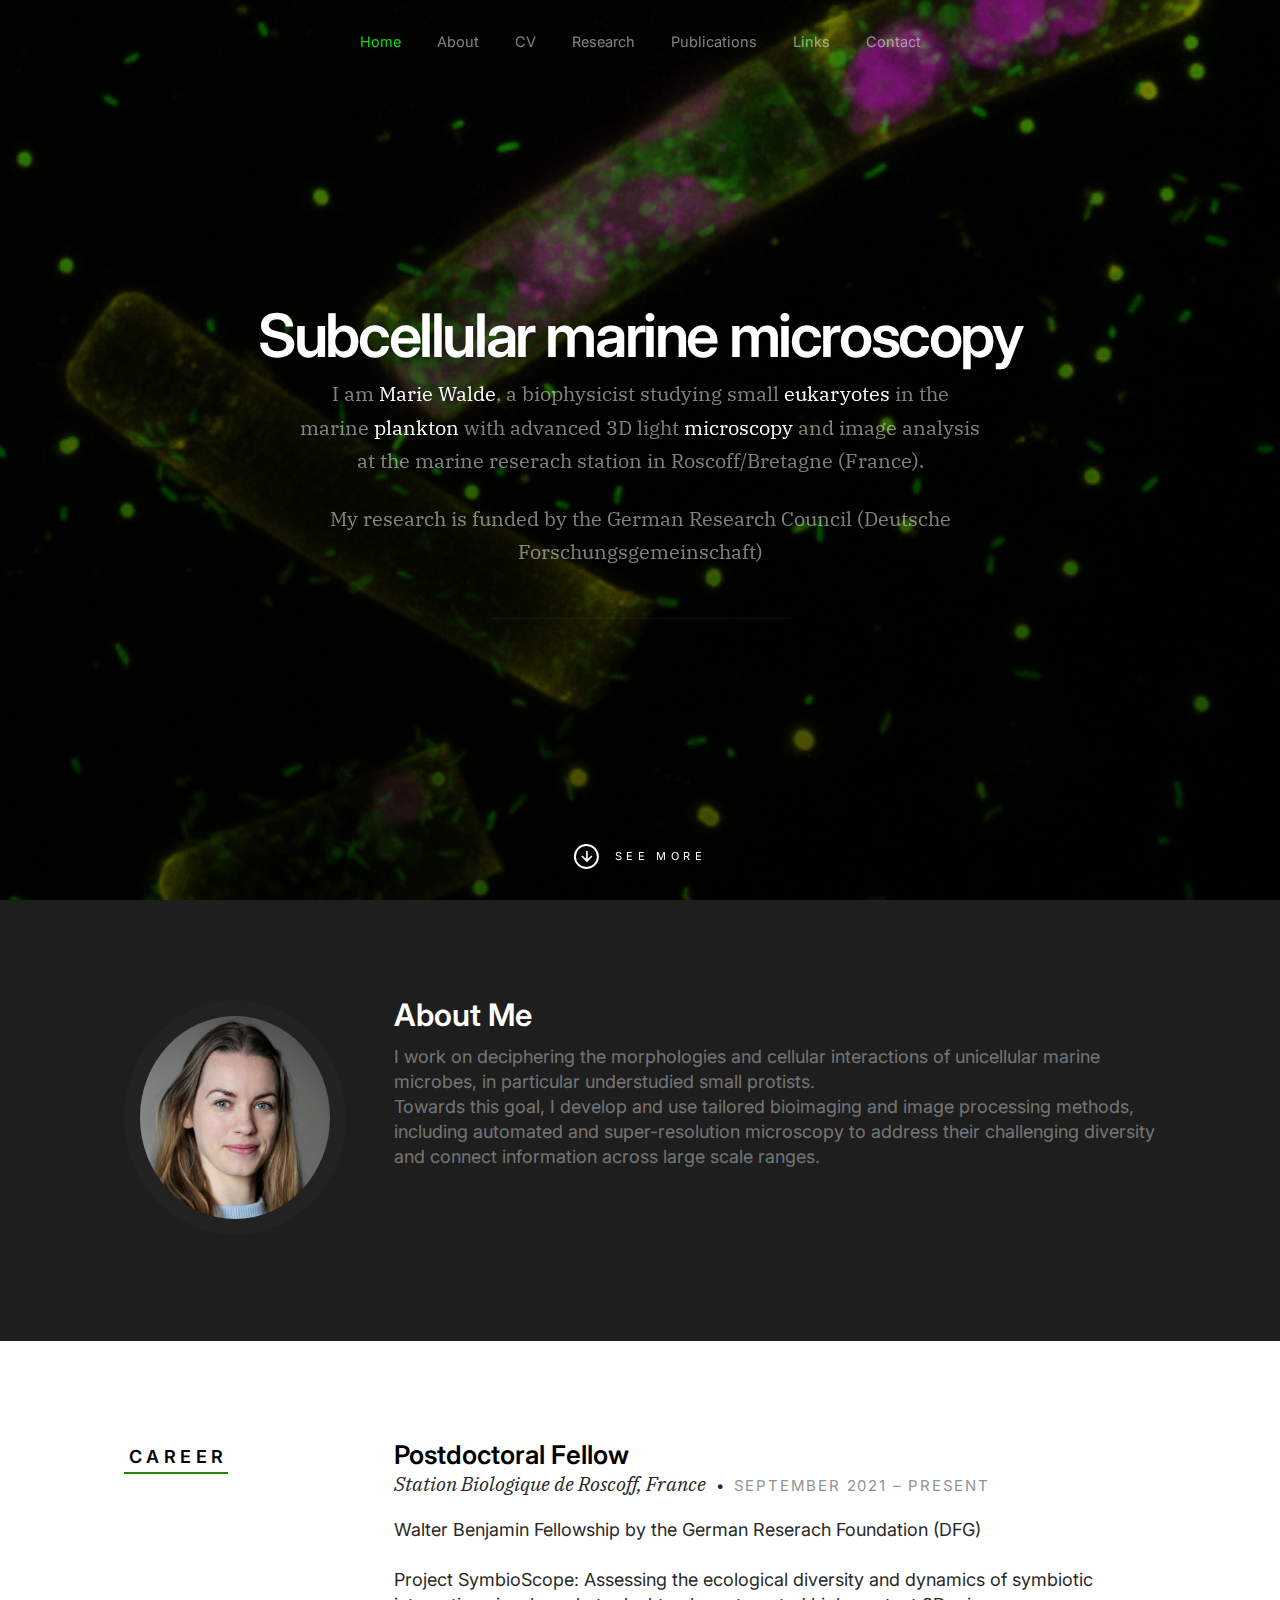
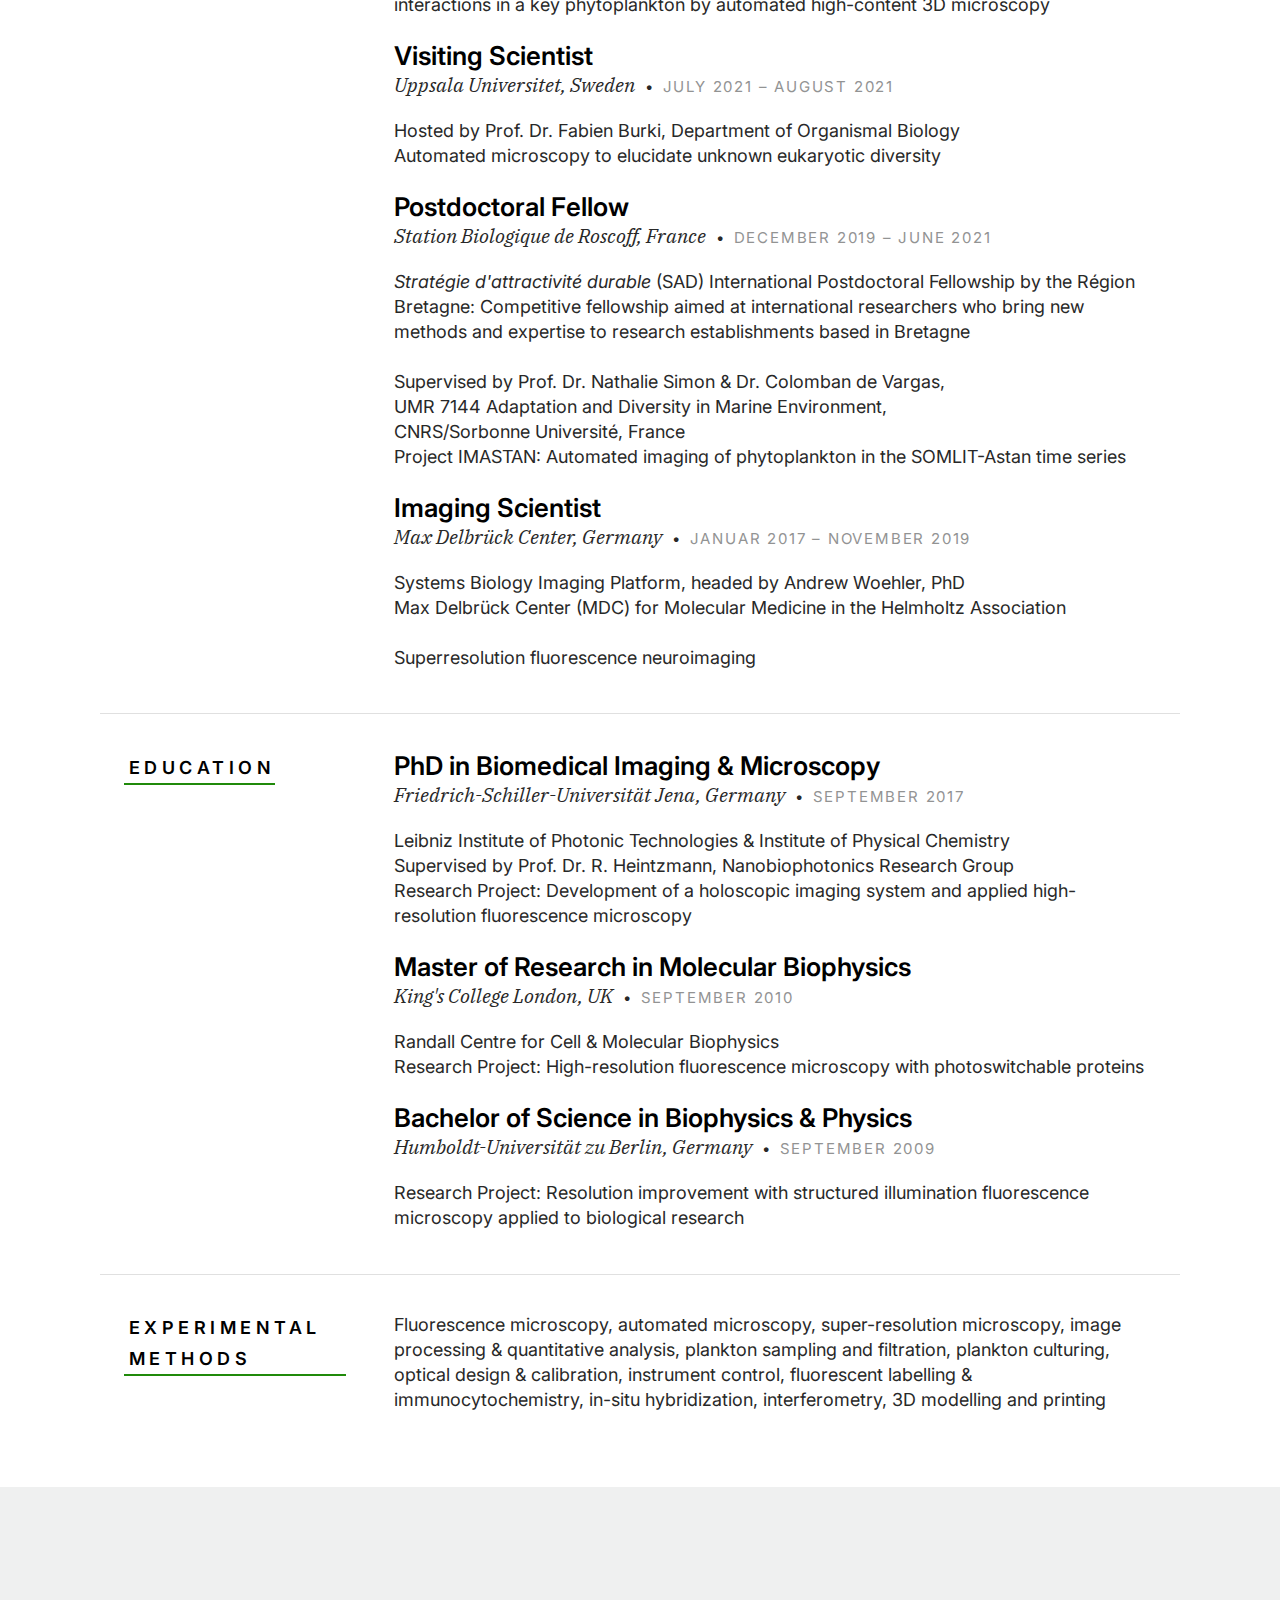
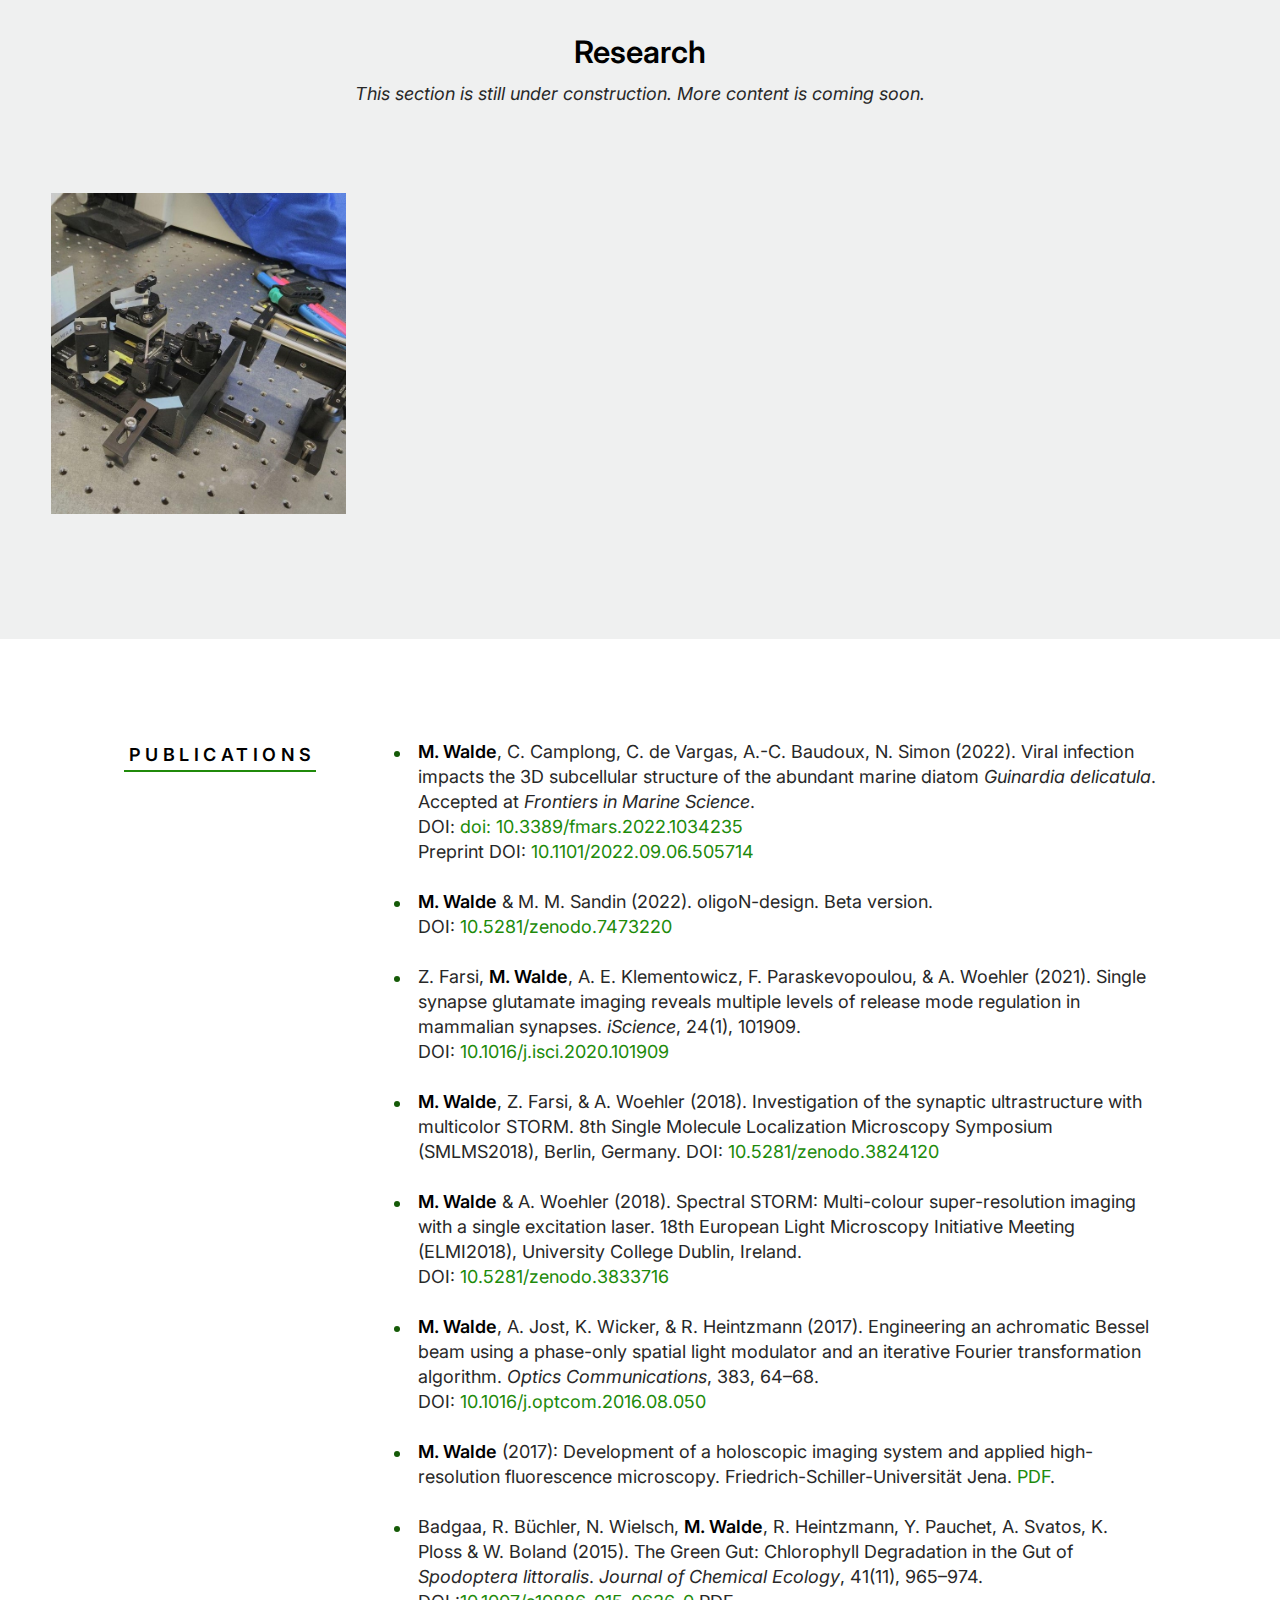
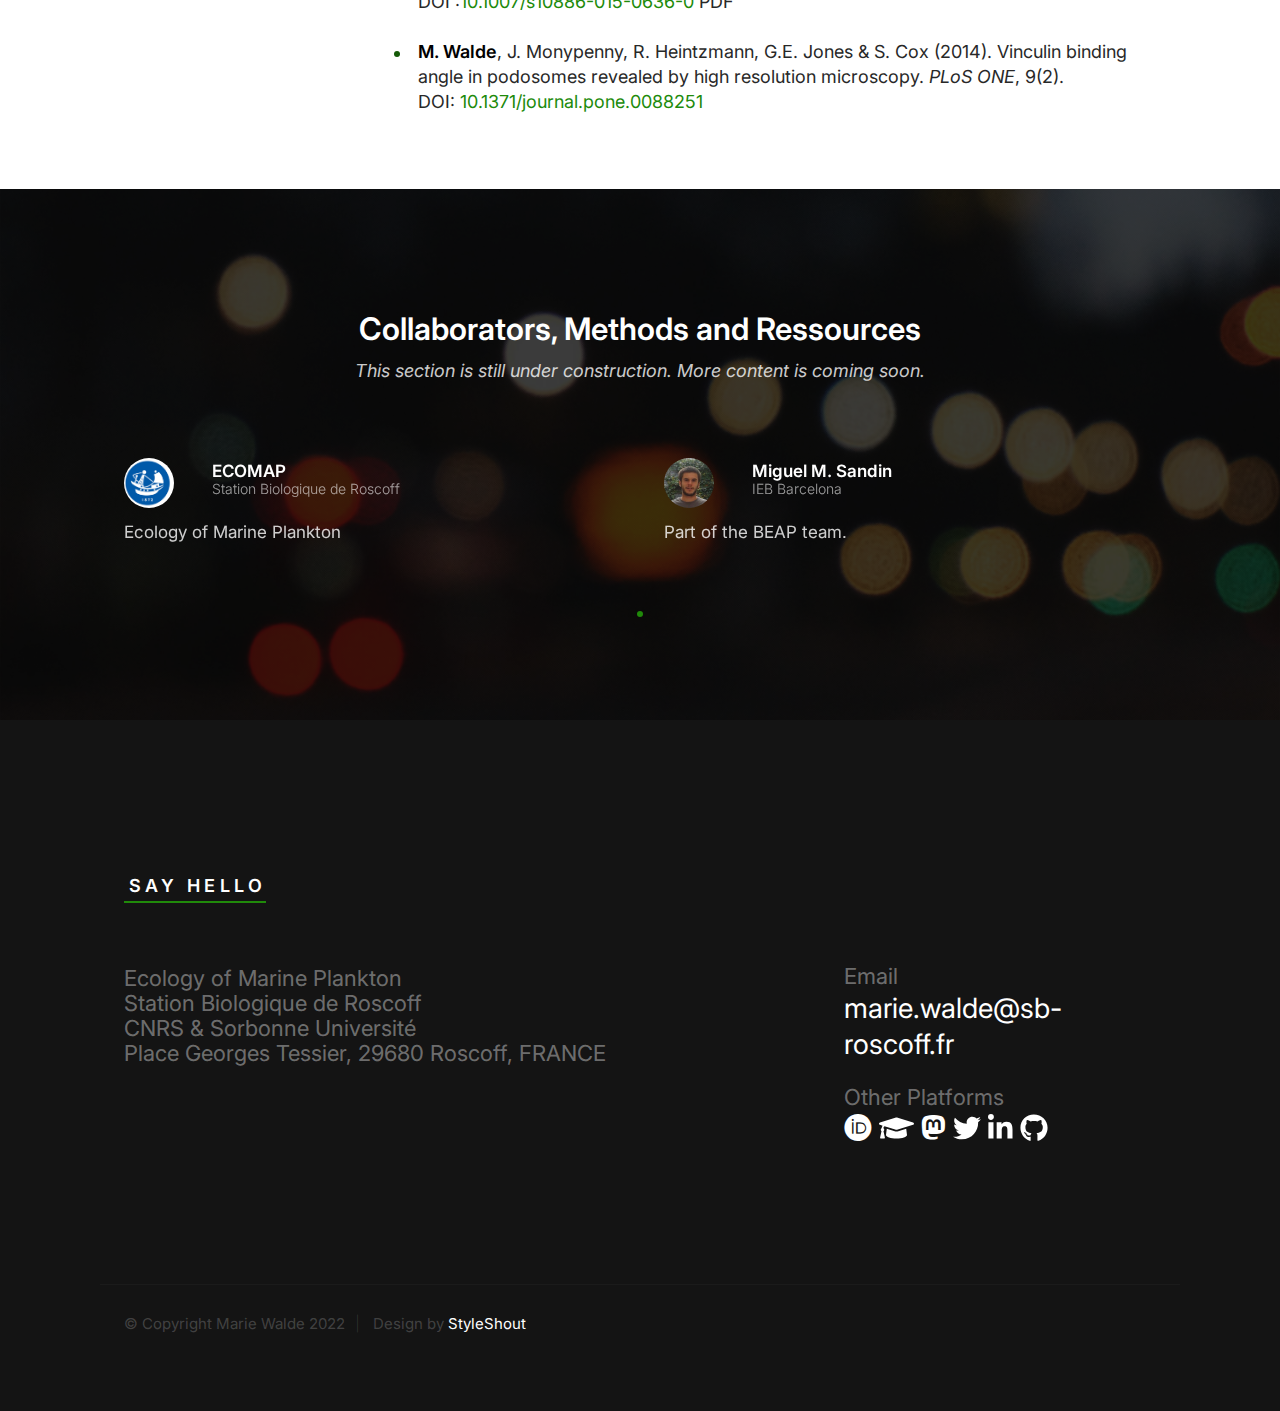
==== index.html @ eee8e27e "updated publications" ====
<!DOCTYPE html>
<html class="no-js" lang="en">
<head>

    <!--- basic page needs
    ================================================== -->
    <meta charset="utf-8">
    <title>Dr. Marie Walde, Biophysicist</title>
    <meta name="description" content="">
    <meta name="author" content="">

    <!-- mobile specific metas
    ================================================== -->
    <meta name="viewport" content="width=device-width, initial-scale=1">

    <!-- CSS
    ================================================== -->
    <link rel="stylesheet" href="css/styles.css">
    <link rel="stylesheet" href="css/vendor.css">
    <link rel="stylesheet" href="https://cdnjs.cloudflare.com/ajax/libs/font-awesome/6.2.0/css/all.css">

    <!-- script
    ================================================== -->
    <script defer src="js/vendor/fontawesome/all.min.js"></script>

    <!-- favicons
    ================================================== -->
    <link rel="apple-touch-icon" sizes="180x180" href="apple-touch-icon.png">
    <link rel="icon" type="image/png" sizes="32x32" href="favicon-32x32.png">
    <link rel="icon" type="image/png" sizes="16x16" href="favicon-16x16.png">
    <link rel="manifest" href="site.webmanifest">

</head>

<body id="top" class="ss-preload">


    <!-- preloader
    ================================================== -->
    <div id="preloader">
        <div id="loader"></div>
    </div>


    <!-- header
    ================================================== -->
    <header class="s-header">
        <div class="row s-header__nav-wrap">
            <nav class="s-header__nav">
                <ul>
                    <li class="current"><a class="smoothscroll" href="#hero">Home</a></li>
                    <li><a class="smoothscroll" href="#about">About</a></li>
                    <li><a class="smoothscroll" href="#resume">CV</a></li>
                    <li><a class="smoothscroll" href="#research">Research</a></li>
                    <li><a class="smoothscroll" href="#publications">Publications</a></li>
                    <li><a class="smoothscroll" href="#links">Links</a></li>
                    <li><a class="smoothscroll" href="#contact">Contact</a></li>
                </ul>
            </nav>
        </div> <!-- end row -->

        <a class="s-header__menu-toggle" href="#0" title="Menu">
            <span class="s-header__menu-icon"></span>
        </a>
    </header> <!-- end s-header -->


    <!-- hero
    ================================================== -->
    <section id="hero" class="s-hero target-section">

        <div class="s-hero__bg rellax" data-rellax-speed="-7"></div>

        <div class="row s-hero__content">
            <div class="column">
                <div class="s-hero__content-about">
                    <h2>Subcellular marine microscopy</h2>
                    <h3>
                        <p>I am <span>Marie Walde</span>, a biophysicist studying small <span>eukaryotes</span> in the marine <span>plankton</span> with advanced 3D light <span>microscopy</span> and image analysis at the marine reserach station in Roscoff/Bretagne (France).</p>
                        <p>My research is funded by the German Research Council (Deutsche Forschungsgemeinschaft)</p>
                    <!-- <a class="smoothscroll" href="#about">about me</a>. -->
                    </h3>

                    <!--div class="s-hero__content-social">
                        <a href="#0"><i class="fab fa-facebook-square" aria-hidden="true"></i></a>
                        <a href="#0"><i class="fab fa-twitter" aria-hidden="true"></i></a>
                        <a href="#0"><i class="fab fa-instagram" aria-hidden="true"></i></a>
                        <a href="#0"><i class="fab fa-dribbble" aria-hidden="true"></i></a>
                        <a href="#0"><i class="fab fa-behance" aria-hidden="true"></i></a>
                        <a href="#0"><i class="fab fa-linkedin" aria-hidden="true"></i></a>
                    </div-->
                </div> <!-- end s-hero__content-about -->
            </div>
        </div> <!-- s-hero__content -->

        <div class="s-hero__scroll">
            <a href="#about" class="s-hero__scroll-link smoothscroll">
                <span class="scroll-arrow">
                    <svg xmlns="http://www.w3.org/2000/svg" width="24" height="24" viewBox="0 0 24 24" style="fill:rgba(0, 0, 0, 1);transform:;-ms-filter:"><path d="M18.707 12.707L17.293 11.293 13 15.586 13 6 11 6 11 15.586 6.707 11.293 5.293 12.707 12 19.414z"></path></svg>
                </span>
                <span class="scroll-text">SEE MORE</span>
            </a>
        </div> <!-- s-hero__scroll -->

    </section> <!-- end s-hero -->


    <!-- about
    ================================================== -->
    <section id="about" class="s-about target-section">

        <div class="row">
            <div class="column large-3 tab-12">
                <img class="s-about__pic" src="images/profile2.jpg" alt="">
            </div>

            <div class="column large-9 tab-12 s-about__content">
                <h3>About Me</h3>
                <p>
                  I work on deciphering the morphologies and cellular interactions of unicellular marine microbes,
                  in particular understudied small protists.<br>
                  Towards this goal, I develop and use tailored bioimaging and image processing methods,
                  including automated and super-resolution microscopy to address their challenging diversity
                  and connect information across large scale ranges.
                </p>
                <!--<hr>-->
            </div>
        </div> <!-- end row -->
    </section> <!-- end s-about -->


    <!-- resume
    ================================================== -->
    <section id="resume" class="s-resume target-section">

        <div class="row s-resume__section">
            <div class="column large-3 tab-12">
                <h3 class="section-header-allcaps">Career</h3>
            </div>

            <div class="column large-9 tab-12">

                <div class="resume-block">
                    <div class="resume-block__header">
                        <h4 class="h4">Postdoctoral Fellow</h4>
                        <p class="resume-block__header-meta">
                            <span>Station Biologique de Roscoff, France</span>
                            <span class="resume-block__header-date">
                                September 2021 – Present
                            </span>
                        </p>
                    </div>
                    <p>Walter Benjamin Fellowship by the German Reserach Foundation (DFG) </p>
                    <p>Project SymbioScope: Assessing the ecological diversity and dynamics of symbiotic interactions in a key phytoplankton by automated high-content 3D microscopy</i>
                    </p>
                </div> <!-- end resume-block -->

                <div class="resume-block">
                    <div class="resume-block__header">
                        <h4 class="h4">Visiting Scientist</h4>
                        <p class="resume-block__header-meta">
                            <span>Uppsala Universitet, Sweden</span>
                            <span class="resume-block__header-date">
                                July 2021 – August 2021
                            </span>
                        </p>
                    </div>
                    <p> Hosted by Prof. Dr. Fabien Burki, Department of Organismal Biology<br>
                        Automated microscopy to elucidate unknown eukaryotic diversity
                    </p>
                </div> <!-- end resume-block -->

                <div class="resume-block">
                    <div class="resume-block__header">
                        <h4 class="h4">Postdoctoral Fellow</h4>
                        <p class="resume-block__header-meta">
                            <span>Station Biologique de Roscoff, France</span>
                            <span class="resume-block__header-date">
                                December 2019 – June 2021
                            </span>
                        </p>
                    </div>
                    <p>
                      <i>Stratégie d'attractivité durable</i> (SAD) International Postdoctoral Fellowship by the Région Bretagne:
                      Competitive fellowship aimed at international researchers who bring new methods and expertise to research establishments based in Bretagne
                    </p>
                    <p>
                      Supervised by Prof. Dr. Nathalie Simon & Dr. Colomban de Vargas, <br>
                      UMR 7144 Adaptation and Diversity in Marine Environment, <br>
                      CNRS/Sorbonne Université, France<br>
                      Project IMASTAN: Automated imaging of phytoplankton in the SOMLIT-Astan time series
                    </p>
                </div> <!-- end resume-block -->

                <div class="resume-block">
                    <div class="resume-block__header">
                        <h4 class="h4">Imaging Scientist</h4>
                        <p class="resume-block__header-meta">
                            <span>Max Delbrück Center, Germany</span>
                            <span class="resume-block__header-date">
                                Januar 2017 – November 2019
                            </span>
                        </p>
                    </div>
                    <p>  Systems Biology Imaging Platform, headed by Andrew Woehler, PhD<br>
                      Max Delbrück Center (MDC) for Molecular Medicine in the Helmholtz Association
                    </p>
                    <p>Superresolution fluorescence neuroimaging
                    </p>
                </div> <!-- end resume-block -->
            </div>
        </div> <!-- s-resume__section -->


        <div class="row s-resume__section">
            <div class="column large-3 tab-12">
                <h3 class="section-header-allcaps">Education</h3>
            </div>
            <div class="column large-9 tab-12">

              <div class="resume-block">
                  <div class="resume-block__header">
                      <h4 class="h4">PhD in Biomedical Imaging & Microscopy </h4>
                      <p class="resume-block__header-meta">
                          <span>Friedrich-Schiller-Universität Jena, Germany</span>
                          <span class="resume-block__header-date">
                              September 2017
                          </span>
                      </p>
                  </div>
                  <p> Leibniz Institute of Photonic Technologies & Institute of Physical Chemistry<br>
                    Supervised by Prof. Dr. R. Heintzmann, Nanobiophotonics Research Group<br>
                    <i></i>Research Project: Development of a holoscopic imaging system and applied high-resolution fluorescence microscopy
                  </p>
              </div> <!-- end resume-block -->

                <div class="resume-block">
                    <div class="resume-block__header">
                        <h4 class="h4">Master of Research in Molecular Biophysics</h4>
                        <p class="resume-block__header-meta">
                            <span>King's College London, UK</span>
                            <span class="resume-block__header-date">
                                September 2010
                            </span>
                        </p>
                    </div>
                    <p>
                      Randall Centre for Cell & Molecular Biophysics<br>
                      Research Project: High-resolution fluorescence microscopy with photoswitchable proteins
                    </p>
                </div> <!-- end resume-block -->

                <div class="resume-block">
                    <div class="resume-block__header">
                        <h4 class="h4">Bachelor of Science in Biophysics & Physics</h4>
                        <p class="resume-block__header-meta">
                            <span>Humboldt-Universität zu Berlin, Germany</span>
                            <span class="resume-block__header-date">
                                September 2009
                            </span>
                        </p>
                    </div>
                    <p> Research Project: Resolution improvement with structured illumination fluorescence microscopy applied to biological research

                    </p>
                </div> <!-- end resume-block -->

            </div>
        </div> <!-- s-resume__section -->

        <div class="row s-resume__section">
            <div class="column large-3 tab-12">
                <h3 class="section-header-allcaps">Experimental Methods</h3>
            </div>
            <div class="column large-9 tab-12">
                <div class="resume-block">
                    <p> Fluorescence microscopy, automated microscopy, super-resolution microscopy,
                    image processing & quantitative analysis, plankton sampling and filtration,
                    plankton culturing, optical design & calibration, instrument control,
                    fluorescent labelling & immunocytochemistry, in-situ hybridization,
                    interferometry, 3D modelling and printing
                    </p>
                </div> <!-- end resume-block -->
            </div>
        </div> <!-- s-resume__section -->

        <!--Maybe I will enable this download button later on
        <div class="row s-about__content-bottom">
            <div class="column w-1000-stack">
                <a href="#0" class="btn btn--download">
                    <svg xmlns="http://www.w3.org/2000/svg" width="24" height="24" viewBox="0 0 24 24" style="fill:rgba(0, 0, 0, 1);transform:;-ms-filter:"><path d="M12 16L16 11 13 11 13 4 11 4 11 11 8 11z"></path><path d="M20,18H4v-7H2v7c0,1.103,0.897,2,2,2h16c1.103,0,2-0.897,2-2v-7h-2V18z"></path></svg>
                    Download CV
                </a>
            </div>
        </div>-->
    </section> <!-- end s-resume -->

    <!-- portfolio
    ================================================== -->
    <section id="research" class="s-portfolio target-section">
        <div class="row s-portfolio__header">
            <div class="column large-12">
                <h3>Research</h3>
                <p><i>This section is still under construction. More content is coming soon.</i></p>
            </div>
        </div>
        <div class="row collapse block-large-1-4 block-medium-1-3 block-tab-1-2 block-500-stack folio-list">
            <div class="column folio-item">
                <a href="#modal-01" class="folio-item__thumb">
                    <img src="images/Bild8_portfolio.jpg"
                         alt="">
                </a>
            </div> <!-- end folio-item -->
            <div class="column folio-item">
                <a href="#modal-02" class="folio-item__thumb">
                    <img src="images/portfolio/lamp.jpg"
                         srcset="images/portfolio/lamp.jpg 1x,
                                 images/portfolio/lamp@2x.jpg 2x" alt="">
                </a>
            </div> <!-- end folio-item -->
            <div class="column folio-item">
                <a href="#modal-03" class="folio-item__thumb">
                    <img src="images/portfolio/minimalismo.jpg"
                         srcset="images/portfolio/minimalismo.jpg 1x,
                                 images/portfolio/minimalismo@2x.jpg 2x" alt="">
                </a>
            </div> <!-- end folio-item -->
            <div class="column folio-item">
                <a href="#modal-04" class="folio-item__thumb">
                    <img src="images/portfolio/shutterbug.jpg"
                         srcset="images/portfolio/shutterbug.jpg 1x,
                                 images/portfolio/shutterbug@2x.jpg 2x" alt="">
                </a>
            </div> <!-- end folio-item -->
            <div class="column folio-item">
                <a href="#modal-05" class="folio-item__thumb">
                    <img src="images/portfolio/fuji.jpg"
                         srcset="images/portfolio/fuji.jpg 1x,
                                 images/portfolio/fuji@2x.jpg 2x" alt="">
                </a>
            </div> <!-- end folio-item -->
            <div class="column folio-item">
                <a href="#modal-06" class="folio-item__thumb">
                    <img src="images/portfolio/skaterboy.jpg"
                         srcset="images/portfolio/skaterboy.jpg 1x,
                                 images/portfolio/skaterboy@2x.jpg 2x" alt="">
                </a>
            </div> <!-- end folio-item -->
        </div> <!-- end folio-list -->

        <!-- Modal Templates Popup
        =========================================================== -->
        <div id="modal-01" hidden>
            <div class="modal-popup">
                <img src="images/Bild8.jpg" alt="" />
                <!-- It is probably best to remove these popups and create real subpages instead-->
                <div class="modal-popup__desc">
                    <h5>Droplet</h5>
                    <p>Odio soluta enim quos sit asperiores rerum rerum repudiandae cum. Vel voluptatem alias qui assumenda iure et expedita voluptatem. Ratione officiis quae.
                      Odio soluta enim quos sit asperiores rerum rerum repudiandae cum. Vel voluptatem alias qui assumenda iure et expedita voluptatem. Ratione officiis quae.</p>
                    <p>Odio soluta enim quos sit asperiores rerum rerum repudiandae cum. Vel voluptatem alias qui assumenda iure et expedita voluptatem. Ratione officiis quae.</p>
                    <p>Odio soluta enim quos sit asperiores rerum rerum repudiandae cum. Vel voluptatem alias qui assumenda iure et expedita voluptatem. Ratione officiis quae.</p>
                    <p>Odio soluta enim quos sit asperiores rerum rerum repudiandae cum. Vel voluptatem alias qui assumenda iure et expedita voluptatem. Ratione officiis quae.</p>
                    <ul class="modal-popup__cat">
                        <li>Branding</li>
                        <li>Product Design</li>
                    </ul>
                </div>

                <a href="https://www.behance.net/" class="modal-popup__details">Project link</a>
            </div>
        </div> <!-- end modal -->
        <div id="modal-02" hidden>
            <div class="modal-popup">
                <img src="images/portfolio/gallery/g-lamp.jpg" alt="" />

                <div class="modal-popup__desc">
                    <h5>The Lamp</h5>
                    <p>Proin gravida nibh vel velit auctor aliquet. Aenean sollicitudin, lorem quis bibendum auctor, nisi elit consequat ipsum, nec sagittis sem nibh id elit.</p>
                    <ul class="modal-popup__cat">
                        <li>Branding</li>
                    </ul>
                </div>

                <a href="https://www.behance.net/" class="modal-popup__details">Project link</a>
            </div>
        </div> <!-- end modal -->
        <div id="modal-03" hidden>
            <div class="modal-popup">
                <img src="images/portfolio/gallery/g-minimalismo.jpg" alt="" />

                <div class="modal-popup__desc">
                    <h5>Minimalismo</h5>
                    <p>Exercitationem reprehenderit quod explicabo consequatur aliquid ut magni ut. Deleniti quo corrupti illum velit eveniet ratione necessitatibus ipsam mollitia.</p>
                    <ul class="modal-popup__cat">
                        <li>Product Design</li>
                    </ul>
                </div>

                <a href="https://www.behance.net/" class="modal-popup__details">Project link</a>
            </div>
        </div> <!-- end modal -->
        <div id="modal-04" hidden>
            <div class="modal-popup">
                <img src="images/portfolio/gallery/g-shutterbug.jpg" alt="" />

                <div class="modal-popup__desc">
                    <h5>Shutterbug</h5>
                    <p>Dolores velit qui quos nobis. Aliquam delectus voluptas quos possimus non voluptatem voluptas voluptas. Est doloribus eligendi porro doloribus voluptatum.</p>
                    <ul class="modal-popup__cat">
                        <li>E-Commerce</li>
                    </ul>
                </div>

                <a href="https://www.behance.net/" class="modal-popup__details">Project link</a>
            </div>
        </div> <!-- end modal -->
        <div id="modal-05" hidden>
            <div class="modal-popup">

                <img src="images/portfolio/gallery/g-fuji.jpg" alt="" />

                <div class="modal-popup__desc">
                    <h5>Fuji</h5>
                    <p>Proin gravida nibh vel velit auctor aliquet. Aenean sollicitudin, lorem quis bibendum auctor, nisi elit consequat ipsum, nec sagittis sem nibh id elit.</p>
                    <ul class="modal-popup__cat">
                        <li>Product Design</li>
                    </ul>
                </div>

                <a href="https://www.behance.net/" class="modal-popup__details">Project link</a>
            </div>
        </div> <!-- end modal -->
        <div id="modal-06" hidden>
            <div class="modal-popup">
                <img src="images/portfolio/gallery/g-skaterboy.jpg" alt="" />

                <div class="modal-popup__desc">
                    <h5>Skaterboy</h5>
                    <p>Quisquam vel libero consequuntur autem voluptas. Qui aut vero. Omnis fugit mollitia cupiditate voluptas. Aenean sollicitudin, lorem quis bibendum auctor.</p>
                    <ul class="modal-popup__cat">
                        <li>Branding</li>
                        <li>Product Design</li>
                    </ul>
                </div>

                <a href="https://www.behance.net/" class="modal-popup__details">Project link</a>
            </div>
        </div> <!-- end modal -->
    </section> <!-- end s-portfolio -->

    <!--Publications
    ================================================== -->
    <section id="publications" class="s-resume target-section">
      <div class="row s-resume__section">
          <div class="column large-3 tab-12">
              <h3 class="section-header-allcaps">Publications</h3>
          </div>
          <div class="column large-9 tab-12">
              <div class="resume-block">
                <ul class="disc">                    
                    <li>  <b>M. Walde</b>, C. Camplong, C. de Vargas, A.-C. Baudoux, N. Simon (2022). Viral infection impacts the 3D subcellular structure of the abundant marine diatom <i>Guinardia delicatula</i>. Accepted at <i>Frontiers in Marine Science</i>.<br>
                    DOI: <a href="https://www.frontiersin.org/articles/10.3389/fmars.2022.1034235/full">doi: 10.3389/fmars.2022.1034235</a> <br>
                    Preprint DOI: <a href="https://www.biorxiv.org/content/10.1101/2022.09.06.505714v2.full.pdf">10.1101/2022.09.06.505714</a> <br><br></li>

                    <li>  <b>M. Walde</b> & M. M. Sandin (2022). oligoN-design. Beta version</i>.<br>
                    DOI: <a href="https://zenodo.org/record/7473220">10.5281/zenodo.7473220</a> <br><br></li>
              
                    <li>Z. Farsi, <b>M. Walde</b>, A. E. Klementowicz, F. Paraskevopoulou, & A. Woehler (2021). Single synapse glutamate imaging reveals multiple levels of release mode regulation in mammalian synapses. <i>iScience</i>, 24(1), 101909.<br>
                    DOI: <a href="https://www.sciencedirect.com/science/article/pii/S2589004220311068">10.1016/j.isci.2020.101909</a> <br><br></li>
              
                    <li><b>M. Walde</b>, Z. Farsi,  & A. Woehler (2018). Investigation of the synaptic ultrastructure with multicolor STORM.  8th Single Molecule Localization Microscopy Symposium (SMLMS2018), Berlin, Germany.
                    DOI: <a href="https://doi.org/10.5281/zenodo.3824120 ">10.5281/zenodo.3824120</a> <br><br></li>
              
                    <li><b>M. Walde</b> & A. Woehler (2018). Spectral STORM: Multi-colour super-resolution imaging with a single excitation laser. 18th European Light Microscopy Initiative Meeting (ELMI2018), University College Dublin, Ireland.<br>
                    DOI: <a href="https://zenodo.org/record/3833716">10.5281/zenodo.3833716</a> <br><br></li>

                    <li><b>M. Walde</b>, A. Jost, K. Wicker, & R. Heintzmann (2017). Engineering an achromatic Bessel beam using a phase-only spatial light modulator and an iterative Fourier transformation algorithm. <i>Optics Communications</i>, 383, 64–68.<br>
                    DOI: <a href="https://www.sciencedirect.com/science/article/pii/S0030401816307362">10.1016/j.optcom.2016.08.050</a>  <br><br></li>

                    <li><b>M. Walde</b> (2017): Development of a holoscopic imaging system and applied high-resolution fluorescence microscopy. Friedrich-Schiller-Universität Jena.
                    <a href="https://www.db-thueringen.de/receive/dbt_mods_00032808">PDF</a>.<br><br></li>

                    <li>Badgaa, R. Büchler, N. Wielsch, <b>M. Walde</b>, R. Heintzmann, Y. Pauchet, A. Svatos, K. Ploss & W. Boland (2015). The Green Gut: Chlorophyll Degradation in the Gut of <i>Spodoptera littoralis</i>. <i>Journal of Chemical Ecology</i>, 41(11), 965–974.<br>
                    DOI :<a href="https://link.springer.com/article/10.1007/s10886-015-0636-0">10.1007/s10886-015-0636-0</a> PDF <br><br></li>

                    <li><b>M. Walde</b>, J. Monypenny, R. Heintzmann, G.E. Jones & S. Cox (2014). Vinculin binding angle in podosomes revealed by high resolution microscopy. <i>PLoS ONE</i>, 9(2).<br>
                      DOI: <a href="https://journals.plos.org/plosone/article?id=10.1371/journal.pone.0088251">10.1371/journal.pone.0088251</a></li>

                  </ul>
              </div> <!-- end resume-block -->
          </div>
      </div> <!-- s-resume__section -->
    </section>


    <!-- CTA
    ================================================== -->
    <!--<section class="s-cta">

        <div class="row">
            <div class="column">
                <h3 class="h2 section-desc">
                    A heading
                </h3>
            </div>
        </div--> <!-- end heading-block -->

        <!--div class="row cta-content">
            <div class="column">
                <p>
                A text
                </p>
            </div>
        </div--> <!-- end cta-content -->

    <!--/section--> <!-- end s-cta -->


    <!-- testimonials
    ================================================== -->
    <section id="links" class="s-testimonials target-section">

        <div class="s-testimonials__bg"></div>

        <div class="row s-testimonials__header">
            <div class="column large-12">
                <h3>Collaborators, Methods and Ressources</h3>
                <p><i>This section is still under construction. More content is coming soon.</i></p>
            </div>
        </div>

        <div class="row s-testimonials__content">
            <div class="column">
                <div class="swiper-container testimonial-slider">
                    <div class="swiper-wrapper">

                      <div class="testimonial-slider__slide swiper-slide">
                          <div class="testimonial-slider__author">
                              <img src="images/SBR.png" alt="Author image" class="testimonial-slider__avatar">
                              <cite class="testimonial-slider__cite">
                                  <strong></strong>
                                  <a href="https://www.sb-roscoff.fr/en/team-ecomap"><strong>ECOMAP</strong></a>
                                  <span>Station Biologique de Roscoff</span>
                              </cite>
                          </div>
                          <p>
                          Ecology of Marine Plankton
                          </p>
                      </div> <!-- end testimonial-slider__slide -->

                        <div class="testimonial-slider__slide swiper-slide">
                            <div class="testimonial-slider__author">
                                <img src="images/Miguel.jpg" alt="Author image" class="testimonial-slider__avatar">
                                <cite class="testimonial-slider__cite">
                                    <a href="https://miguelmsandin.github.io/"><strong>Miguel M. Sandin</strong></a>
                                    <span>IEB Barcelona</span>
                                </cite>
                            </div>
                            <p>
                            Part of the BEAP team.
                            </p>
                        </div> <!-- end testimonial-slider__slide -->

                    </div> <!-- end testimonial slider swiper-wrapper -->

                    <div class="swiper-pagination"></div>

                </div> <!-- end swiper-container -->
            </div> <!-- end column -->
        </div> <!-- end row -->
    </section> <!-- end s-testimonials -->


    <!-- contact
    ================================================== -->
    <section id="contact" class="s-contact target-section">

        <div class="row s-contact__header">
            <div class="column large-12">
                <h3 class="section-header-allcaps">Say Hello</h3>
            </div>
        </div>

        <div class="row s-contact__content">
            <div class="column large-7 medium-12">
                <p class="contact-block__header">
                Ecology of Marine Plankton <br>
                Station Biologique de Roscoff <br>
                CNRS & Sorbonne Université <br>
                Place Georges Tessier, 29680 Roscoff, FRANCE <br>
                </p>
            </div>

            <div class="column large-4 medium-12">
                <div class="row contact-infos">
                    <div class="column large-12 medium-6 tab-12">
                        <div class="contact-block">
                            <h5 class="contact-block__header">
                                Email
                            </h5>
                            <p class="contact-block__content">
                                <a class="mailtoui" href="mailto:marie.walde@sb-roscoff.fr">marie.walde@sb-roscoff.fr</a>
                            </p>
                            <h5 class="contact-block__header">
                              Other Platforms
                            </h5>
                            <p class="contact-block__content">
                              <a href="https://orcid.org/0000-0002-4071-7677"><i class="fa-brands fa-orcid"></i></a>
                              <a href="https://scholar.google.de/citations?user=dxlD8XQAAAAJ"><i class="fas fa-graduation-cap"></i></a>
                              <a rel="me" href="https://ecoevo.social/@mariescopy"><i class="fa-brands fa-mastodon"></i></a>
                              <a href="https://twitter.com/mariescopy"><i class="fab fa-twitter"></i></a>
                              <a href="https://www.linkedin.com/in/mariewalde/"><i class="fab fa-linkedin-in"></i></a>
                              <a href="https://github.com/mariescopy"><i class="fab fa-github"></i></a>
                            </p>
                        </div> <!-- end contact-block -->
                    </div>
                    <div class="column large-12 medium-6 tab-12">
                        <div class="contact-block">
                            <!--h5 class="contact-block__header">
                                Phone
                            </h5>
                            <p class="contact-block__content">
                                <a href="tel:+1975432345">+197 543 2345</a>
                            </p-->
                        </div> <!-- end contact-block -->
                    </div>
                </div> <!-- end contact-infos -->

            </div>
        </div> <!-- s-contact__content -->

    </section> <!-- end s-contact -->


    <!-- footer
    ================================================== -->
    <footer class="s-footer">
        <div class="row">
            <div class="column large-4 medium-6 w-1000-stack s-footer__social-block">
                <ul class="s-footer__social">
                   <!--li><a href="#0"><i class="fab fa-orcid" aria-hidden="true"></i></a></li-->
                    <!--li><a href="#0"><i class="fab fa-linkedin-in"></i></a></li>
                    <li><a href="#0"><i class="fab fa-twitter"></i></a></li-->
                </ul>
            </div>

            <div class="column large-7 medium-6 w-1000-stack ss-copyright">
                <span>© Copyright Marie Walde 2022</span>
                <span>Design by <a href="https://www.styleshout.com/">StyleShout</a></span>
            </div>
        </div>

        <div class="ss-go-top">
            <a class="smoothscroll" title="Back to Top" href="#top">
                <svg xmlns="http://www.w3.org/2000/svg" viewBox="0 0 24 24"><path d="M6 4h12v2H6zm5 10v6h2v-6h5l-6-6-6 6z"/></svg>
             </a>
        </div> <!-- end ss-go-top -->
    </footer>


    <!-- Java Script
    ================================================== -->
    <script src="js/plugins.js"></script>
    <script src="js/main.js"></script>

</body>

</html>
---- css/styles.css ----
/* ===================================================================
 * Ceevee Main Stylesheet
 * Template Ver. 2.0.0
 * 01-03-2021
 * ------------------------------------------------------------------
 *
 * TOC:
 * # settings and variables
 *      ## fonts
 *      ## colors
 *      ## vertical spacing and typescale
 *      ## grid variables
 * # normalize
 * # basic/base setup styles
 *      ## media
 *      ## typography resets
 *      ## links
 *      ## inputs
 * # Grid v3.0.0
 *      ## medium screen devices
 *      ## tablets
 *      ## mobile devices
 *      ## small mobile devices <= 400px
 * # block grids
 *      ## block grids - medium screen devices
 *      ## block grids - tablets
 *      ## block grids - mobile devices
 *      ## block grids - small mobile devices <= 400px
 * # MISC
 * # custom grid, block grid STACK breakpoints
 * # base style overrides
 *      ## links
 * # typography & general theme styles
 *      ## Lists
 *      ## responsive video container
 *      ## floated image
 *      ## tables
 *      ## spacing
 * # preloader
 *      ## page loaded
 * # forms
 *      ## Style Placeholder Text
 * # buttons
 * # additional components
 *      ## skillbars
 *      ## alert box
 *      ## pagination
 * # common and reusable styles
 *      ## animation stuff
 *      ## MailtoUI style overrides
 * # site header
 *      ## header nav
 *      ## mobile menu toggle
 * # hero
 *      ## hero content
 *      ## hero social
 *      ## hero scrolldown
 *      ## animate intro content
 * # resume
 *      ## resume block
 * # portfolio
 *      ## portfolio list
 *      ## modal popup
 * # CTA
 * # testimonials
 *      ## swiper style overrides
 *      ## testimonial slider
 * # contact
 *      ## contact block
 * # footer
 *      ## footer social
 *      ## copyright
 *      ## go top
 *
 * ------------------------------------------------------------------ */


/* ===================================================================
 * # settings and variables
 *
 * ------------------------------------------------------------------- */

/* -------------------------------------------------------------------
 * ## fonts
 * ------------------------------------------------------------------- */
@import url("https://fonts.googleapis.com/css2?family=IBM+Plex+Serif:ital,wght@0,300;0,400;0,500;0,600;0,700;1,200;1,300;1,400;1,500;1,600&family=Inter:wght@300;400;500;600;700&display=swap");
:root {
    --font-1: "Inter", sans-serif;
    --font-2: "IBM Plex Serif", serif;
    /* monospace
     */
    --font-mono: Consolas, "Andale Mono", Courier, "Courier New", monospace;
}

/* -------------------------------------------------------------------
 * ## colors
 * ------------------------------------------------------------------- */
:root {
    /* color-1(#11ABB0) hsla(182, 82%, 38%, 1); türkis
     * color-2(#F06000) hsla(24, 100%, 47%, 1); orange
     */

    --color-1: hsla(110, 86%, 29%, 1); /*green*/
    --color-2: hsla(117, 98%, 44%, 1); /*bright green*/
    --color-3: hsla(117, 98%, 12%, 1); /*dark green*/

    /* theme color variations

    --color-1-lighter: hsla(182, 82%, 58%, 1);
    --color-1-light  : hsla(182, 82%, 48%, 1);
    --color-1-dark   : hsla(182, 82%, 28%, 1);
    --color-1-darker : hsla(182, 82%, 18%, 1);
    --color-2-lighter: hsla(24, 100%, 67%, 1);
    --color-2-light  : hsla(24, 100%, 57%, 1);
    --color-2-dark   : hsla(24, 100%, 37%, 1);
    --color-2-darker : hsla(24, 100%, 27%, 1);
*/

/* theme color variations*/

    --color-1-lighter: hsla(110, 86%, 49%, 1);
    --color-1-light  : hsla(110, 86%, 39%, 1);
    --color-1-dark   : hsla(110, 86%, 19%, 1);
    --color-1-darker : hsla(110, 86%, 9%, 1);
    --color-2-lighter: hsla(117, 98%, 64%, 1);
    --color-2-light  : hsla(117, 98%, 54%,, 1);
    --color-2-dark   : hsla(117, 98%, 34%,, 1);
    --color-2-darker : hsla(117, 98%, 24%,, 1);

    /* feedback colors
     * color-error(#ffd1d2), color-success(#c8e675),
     * color-info(#d7ecfb), color-notice(#fff099)
     */
    --color-error          : hsla(359, 100%, 91%, 1);
    --color-success        : hsla(76, 69%, 68%, 1);
    --color-info           : hsla(205, 82%, 91%, 1);
    --color-notice         : hsla(51, 100%, 80%, 1);
    --color-error-content  : hsla(359, 50%, 50%, 1);
    --color-success-content: hsla(76, 29%, 28%, 1);
    --color-info-content   : hsla(205, 32%, 31%, 1);
    --color-notice-content : hsla(51, 30%, 30%, 1);

    /* shades
     * generated using
     * Tint & Shade Generator
     * (https://maketintsandshades.com/)
     */
    --color-black  : #000000;
    --color-gray-19: #0a0a0a;
    --color-gray-18: #141414;
    --color-gray-17: #1e1e1e;
    --color-gray-16: #282828;
    --color-gray-15: #323333;
    --color-gray-14: #3b3d3d;
    --color-gray-13: #454747;
    --color-gray-12: #4f5151;
    --color-gray-11: #595b5b;
    --color-gray-10: #636565;
    --color-gray-9 : #737474;
    --color-gray-8 : #828484;
    --color-gray-7 : #929393;
    --color-gray-6 : #a1a3a3;
    --color-gray-5 : #b1b2b2;
    --color-gray-4 : #c1c1c1;
    --color-gray-3 : #d0d1d1;
    --color-gray-2 : #e0e0e0;
    --color-gray-1 : #eff0f0;
    --color-white  : #ffffff;

    /* text
     */
    --color-text       : var(--color-gray-16);
    --color-text-dark  : var(--color-black);
    --color-text-light : var(--color-gray-7);
    --color-placeholder: var(--color-gray-7);

    /* buttons
     */
    --color-btn                   : var(--color-gray-3);
    --color-btn-text              : var(--color-black);
    --color-btn-hover             : var(--color-black);
    --color-btn-hover-text        : var(--color-white);
    --color-btn-primary           : var(--color-1);
    --color-btn-primary-text      : var(--color-white);
    --color-btn-primary-hover     : var(--color-2);
    --color-btn-primary-hover-text: var(--color-white);
    --color-btn-stroke            : var(--color-black);
    --color-btn-stroke-text       : var(--color-black);
    --color-btn-stroke-hover      : var(--color-black);
    --color-btn-stroke-hover-text : var(--color-white);

    /* others
     */
    --color-bg     : var(--color-gray-18);
    --color-border : var(--color-gray-2);
    --border-radius: 5px;
}

/* -------------------------------------------------------------------
 * ## vertical spacing and typescale
 * ------------------------------------------------------------------- */
:root {

    /* spacing
     * base font size: 18px
     * vertical space unit : 32px
     */
    --base-size: 62.5%;
    --base-font-size: 1.8rem;
    /*--space: 3.2rem;*/
    --space: 2.5rem;

    /* vertical spacing
     */
    --vspace-0_125: calc(0.125 * var(--space));
    --vspace-0_25 : calc(0.25 * var(--space));
    --vspace-0_5  : calc(0.5 * var(--space));
    --vspace-0_75 : calc(0.75 * var(--space));
    --vspace-0_875: calc(0.875 * var(--space));
    --vspace-1    : calc(var(--space));
    --vspace-1_25 : calc(1.25 * var(--space));
    --vspace-1_5  : calc(1.5 * var(--space));
    --vspace-1_75 : calc(1.75 * var(--space));
    --vspace-2    : calc(2 * var(--space));
    --vspace-2_5  : calc(2.5 * var(--space));
    --vspace-3    : calc(3 * var(--space));
    --vspace-3_5  : calc(3.5 * var(--space));
    --vspace-4    : calc(4 * var(--space));
    --vspace-4_5  : calc(4.5 * var(--space));
    --vspace-5    : calc(5 * var(--space));

    /* type scale
     * ratio 1:2 | base: 18px
     * -------------------------------------------------------
     *
     * --text-display-3 = (77.40px)
     * --text-display-2 = (64.50px)
     * --text-display-1 = (53.75px)
     * --text-xxxl      = (44.79px)
     * --text-xxl       = (37.32px)
     * --text-xl        = (31.10px)
     * --text-lg        = (25.92px)
     * --text-md        = (21.60px)
     * --text-size      = (18.00px) BASE
     * --text-sm        = (15.00px)
     * --text-xs        = (12.50px)
     *
     * -------------------------------------------------------
     */
    --text-scale-ratio: 1.2;
    --text-size       : var(--base-font-size);
    --text-xs         : calc((var(--text-size) / var(--text-scale-ratio)) / var(--text-scale-ratio));
    --text-sm         : calc(var(--text-xs) * var(--text-scale-ratio));
    --text-md         : calc(var(--text-sm) * var(--text-scale-ratio) * var(--text-scale-ratio));
    --text-lg         : calc(var(--text-md) * var(--text-scale-ratio));
    --text-xl         : calc(var(--text-lg) * var(--text-scale-ratio));
    --text-xxl        : calc(var(--text-xl) * var(--text-scale-ratio));
    --text-xxxl       : calc(var(--text-xxl) * var(--text-scale-ratio));
    --text-display-1  : calc(var(--text-xxxl) * var(--text-scale-ratio));
    --text-display-2  : calc(var(--text-display-1) * var(--text-scale-ratio));
    --text-display-3  : calc(var(--text-display-2) * var(--text-scale-ratio));

    /* default button height
     */
    --vspace-btn: var(--vspace-2);
}

/* on mobile devices below 600px
 */
@media screen and (max-width: 600px) {
    :root {
        --base-font-size: 1.6rem;
        --space: 2.8rem;
    }
}

/* -------------------------------------------------------------------
 * ## grid variables
 * ------------------------------------------------------------------- */
:root {

    /* widths for rows and containers
     */
    --width-full    : 100%;
    --width-max     : 1080px;
    --width-wide    : 1400px;
    --width-wider   : 1600px;
    --width-widest  : 1800px;
    --width-narrow  : 800px;
    --width-narrower: 600px;
    --width-grid-max: var(--width-max);

    /* gutters
     */
    --gutter-lg : 2.4rem;
    --gutter-md : 2rem;
    --gutter-mob: 1rem;
}


/* ==========================================================================
 * # normalize
 * normalize.css v8.0.1 | MIT License |
 * github.com/necolas/normalize.css
 *
 * -------------------------------------------------------------------------- */

/* -------------------------------------------------------------------
 * ## document
 * ------------------------------------------------------------------- */

/* 1. Correct the line height in all browsers.
 * 2. Prevent adjustments of font size after orientation changes in iOS.*/

html {
    line-height: 1.15;
    /* 1 */
    -webkit-text-size-adjust: 100%;
    /* 2 */
}

/* -------------------------------------------------------------------
 * ## sections
 * ------------------------------------------------------------------- */

/* Remove the margin in all browsers. */

body {
    margin: 0;
}

/* Render the `main` element consistently in IE. */

main {
    display: block;
}

/* Correct the font size and margin on `h1` elements within `section` and
 * `article` contexts in Chrome, Firefox, and Safari. */

h1 {
    font-size: 2em;
    margin: 0.67em 0;
}

/* -------------------------------------------------------------------
 * ## grouping
 * ------------------------------------------------------------------- */

/* 1. Add the correct box sizing in Firefox.
 * 2. Show the overflow in Edge and IE. */

hr {
    -webkit-box-sizing: content-box;
    box-sizing: content-box;
    /* 1 */
    height: 0;
    /* 1 */
    overflow: visible;
    /* 2 */
}

/* 1. Correct the inheritance and scaling of font size in all browsers.
 * 2. Correct the odd `em` font sizing in all browsers. */

pre {
    font-family: monospace, monospace;
    /* 1 */
    font-size: 1em;
    /* 2 */
}

/* -------------------------------------------------------------------
 * ## text-level semantics
 * ------------------------------------------------------------------- */

/* Remove the gray background on active links in IE 10. */

a {
    background-color: transparent;
}

/* 1. Remove the bottom border in Chrome 57-
 * 2. Add the correct text decoration in Chrome, Edge, IE, Opera, and Safari. */

abbr[title] {
    border-bottom: none;
    /* 1 */
    text-decoration: underline;
    /* 2 */
    -webkit-text-decoration: underline dotted;
    text-decoration: underline dotted;
    /* 2 */
}

/* Add the correct font weight in Chrome, Edge, and Safari. */

b, strong {
    font-weight: bolder;
}

/* 1. Correct the inheritance and scaling of font size in all browsers.
 * 2. Correct the odd `em` font sizing in all browsers. */

code, kbd, samp {
    font-family: monospace, monospace;
    /* 1 */
    font-size: 1em;
    /* 2 */
}

/* Add the correct font size in all browsers. */

small {
    font-size: 80%;
}

/* Prevent `sub` and `sup` elements from affecting the line height in
 * all browsers. */

sub, sup {
    font-size: 75%;
    line-height: 0;
    position: relative;
    vertical-align: baseline;
}

sub {
    bottom: -0.25em;
}

sup {
    top: -0.5em;
}

/* -------------------------------------------------------------------
 * ## embedded content
 * ------------------------------------------------------------------- */

/* Remove the border on images inside links in IE 10. */

img {
    border-style: none;
}

/* -------------------------------------------------------------------
 * ## forms
 * ------------------------------------------------------------------- */

/* 1. Change the font styles in all browsers.
 * 2. Remove the margin in Firefox and Safari. */

button, input, optgroup, select, textarea {
    font-family: inherit;
    /* 1 */
    font-size: 100%;
    /* 1 */
    line-height: 1.15;
    /* 1 */
    margin: 0;
    /* 2 */
}

/* Show the overflow in IE.
 * 1. Show the overflow in Edge. */

button, input {
    /* 1 */
    overflow: visible;
}

/* Remove the inheritance of text transform in Edge, Firefox, and IE.
 * 1. Remove the inheritance of text transform in Firefox. */

button, select {
    /* 1 */
    text-transform: none;
}

/* Correct the inability to style clickable types in iOS and Safari. */

button, [type="button"], [type="reset"], [type="submit"] {
    -webkit-appearance: button;
}

/* Remove the inner border and padding in Firefox. */

button::-moz-focus-inner, [type="button"]::-moz-focus-inner, [type="reset"]::-moz-focus-inner, [type="submit"]::-moz-focus-inner {
    border-style: none;
    padding: 0;
}

/* Restore the focus styles unset by the previous rule. */

button:-moz-focusring, [type="button"]:-moz-focusring, [type="reset"]:-moz-focusring, [type="submit"]:-moz-focusring {
    outline: 1px dotted ButtonText;
}

/* Correct the padding in Firefox. */

fieldset {
    padding: 0.35em 0.75em 0.625em;
}

/* 1. Correct the text wrapping in Edge and IE.
 * 2. Correct the color inheritance from `fieldset` elements in IE.
 * 3. Remove the padding so developers are not caught out when they zero out
 *    `fieldset` elements in all browsers. */

legend {
    -webkit-box-sizing: border-box;
    box-sizing: border-box;
    /* 1 */
    color: inherit;
    /* 2 */
    display: table;
    /* 1 */
    max-width: 100%;
    /* 1 */
    padding: 0;
    /* 3 */
    white-space: normal;
    /* 1 */
}

/* Add the correct vertical alignment in Chrome, Firefox, and Opera. */

progress {
    vertical-align: baseline;
}

/* Remove the default vertical scrollbar in IE 10+. */

textarea {
    overflow: auto;
}

/* 1. Add the correct box sizing in IE 10.
 * 2. Remove the padding in IE 10. */

[type="checkbox"], [type="radio"] {
    -webkit-box-sizing: border-box;
    box-sizing: border-box;
    /* 1 */
    padding: 0;
    /* 2 */
}

/* Correct the cursor style of increment and decrement buttons in Chrome. */

[type="number"]::-webkit-inner-spin-button, [type="number"]::-webkit-outer-spin-button {
    height: auto;
}

/* 1. Correct the odd appearance in Chrome and Safari.
 * 2. Correct the outline style in Safari. */

[type="search"] {
    -webkit-appearance: textfield;
    /* 1 */
    outline-offset: -2px;
    /* 2 */
}

/* Remove the inner padding in Chrome and Safari on macOS. */

[type="search"]::-webkit-search-decoration {
    -webkit-appearance: none;
}

/* 1. Correct the inability to style clickable types in iOS and Safari.
 * 2. Change font properties to `inherit` in Safari. */

::-webkit-file-upload-button {
    -webkit-appearance: button;
    /* 1 */
    font: inherit;
    /* 2 */
}

/* -------------------------------------------------------------------
 * ## interactive
 * ------------------------------------------------------------------- */

/* Add the correct display in Edge, IE 10+, and Firefox. */

details {
    display: block;
}

/* Add the correct display in all browsers. */

summary {
    display: list-item;
}

/* -------------------------------------------------------------------
 * ## misc
 * ------------------------------------------------------------------- */

/* Add the correct display in IE 10+. */

template {
    display: none;
}

/* Add the correct display in IE 10. */

[hidden] {
    display: none;
}


/* ===================================================================
 * # basic/base setup styles
 *
 * ------------------------------------------------------------------- */
html {
    font-size: 62.5%;
    -webkit-box-sizing: border-box;
    box-sizing: border-box;
}

*, *::before, *::after {
    -webkit-box-sizing: inherit;
    box-sizing: inherit;
}

body {
    font-weight: normal;
    line-height: 1;
    word-wrap: break-word;
    -moz-font-smoothing: grayscale;
    -moz-osx-font-smoothing: grayscale;
    -webkit-font-smoothing: antialiased;
    -webkit-overflow-scrolling: touch;
    -webkit-text-size-adjust: none;
}

/* -------------------------------------------------------------------
 * ## media
 * ------------------------------------------------------------------- */
svg, img, video embed, iframe, object {
    max-width: 100%;
    height: auto;
}

/* -------------------------------------------------------------------
 * ## typography resets
 * ------------------------------------------------------------------- */
div, dl, dt, dd, ul, ol, li, h1, h2, h3, h4, h5, h6, pre, form, p, blockquote, th, td {
    margin: 0;
    padding: 0;
}

p {
    font-size: inherit;
    text-rendering: optimizeLegibility;
}

em, i {
    font-style: italic;
    line-height: inherit;
}

strong, b {
    font-weight: bold;
    line-height: inherit;
}

small {
    font-size: 60%;
    line-height: inherit;
}

ol, ul {
    list-style: none;
}

li {
    display: block;
}

/* -------------------------------------------------------------------
 * ## links
 * ------------------------------------------------------------------- */
a {
    text-decoration: none;
    line-height: inherit;
}

a img {
    border: none;
}

/* -------------------------------------------------------------------
 * ## inputs
 * ------------------------------------------------------------------- */
fieldset {
    margin: 0;
    padding: 0;
}

input[type="email"],
input[type="number"],
input[type="search"],
input[type="text"],
input[type="tel"],
input[type="url"],
input[type="password"], textarea {
    -webkit-appearance: none;
    -moz-appearance: none;
    appearance: none;
}


/* ===================================================================
 * # Grid v3.0.0
 *
 *   -----------------------------------------------------------------
 * - Grid breakpoints are based on MAXIMUM WIDTH media queries,
 *   meaning they apply to that one breakpoint and ALL THOSE BELOW IT.
 * - Grid columns without a specified width will automatically layout
 *   as equal width columns.
 * ------------------------------------------------------------------- */

/* rows
 * ------------------------------------- */
.row {
    width: 92%;
    max-width: var(--width-grid-max);
    margin: 0 auto;
    display: -ms-flexbox;
    display: -webkit-box;
    display: flex;
    -ms-flex-flow: row wrap;
    -webkit-box-orient: horizontal;
    -webkit-box-direction: normal;
    flex-flow: row wrap;
}

.row .row {
    width: auto;
    max-width: none;
    margin-left: calc(var(--gutter-lg) * -1);
    margin-right: calc(var(--gutter-lg) * -1);
}

/* columns
 * -------------------------------------- */
.column {
    -ms-flex: 1 1 0%;
    -webkit-box-flex: 1;
    flex: 1 1 0%;
    padding: 0 var(--gutter-lg);
}

.collapse>.column, .column.collapse {
    padding: 0;
}

/* flex row containers utility classes
 */
.row.row-wrap {
    -ms-flex-wrap: wrap;
    flex-wrap: wrap;
}

.row.row-nowrap {
    -ms-flex-wrap: none;
    flex-wrap: nowrap;
}

.row.row-y-top {
    -ms-flex-align: start;
    -webkit-box-align: start;
    align-items: flex-start;
}

.row.row-y-bottom {
    -ms-flex-align: end;
    -webkit-box-align: end;
    align-items: flex-end;
}

.row.row-y-center {
    -ms-flex-align: center;
    -webkit-box-align: center;
    align-items: center;
}

.row.row-stretch {
    -ms-flex-align: stretch;
    -webkit-box-align: stretch;
    align-items: stretch;
}

.row.row-baseline {
    -ms-flex-align: baseline;
    -webkit-box-align: baseline;
    align-items: baseline;
}

.row.row-x-left {
    -ms-flex-pack: start;
    -webkit-box-pack: start;
    justify-content: flex-start;
}

.row.row-x-right {
    -ms-flex-pack: end;
    -webkit-box-pack: end;
    justify-content: flex-end;
}

.row.row-x-center {
    -ms-flex-pack: center;
    -webkit-box-pack: center;
    justify-content: center;
}

/* flex item utility alignment classes
 */
.align-center {
    margin: auto;
    -webkit-align-self: center;
    -ms-flex-item-align: center;
    -ms-grid-row-align: center;
    align-self: center;
}

.align-left {
    margin-right: auto;
    -webkit-align-self: center;
    -ms-flex-item-align: center;
    -ms-grid-row-align: center;
    align-self: center;
}

.align-right {
    margin-left: auto;
    -webkit-align-self: center;
    -ms-flex-item-align: center;
    -ms-grid-row-align: center;
    align-self: center;
}

.align-x-center {
    margin-right: auto;
    margin-left: auto;
}

.align-x-left {
    margin-right: auto;
}

.align-x-right {
    margin-left: auto;
}

.align-y-center {
    -webkit-align-self: center;
    -ms-flex-item-align: center;
    -ms-grid-row-align: center;
    align-self: center;
}

.align-y-top {
    -webkit-align-self: flex-start;
    -ms-flex-item-align: start;
    align-self: flex-start;
}

.align-y-bottom {
    -webkit-align-self: flex-end;
    -ms-flex-item-align: end;
    align-self: flex-end;
}

/* large screen column widths
 */
.large-1 {
    -ms-flex: 0 0 8.33333%;
    -webkit-box-flex: 0;
    flex: 0 0 8.33333%;
    max-width: 8.33333%;
}

.large-2 {
    -ms-flex: 0 0 16.66667%;
    -webkit-box-flex: 0;
    flex: 0 0 16.66667%;
    max-width: 16.66667%;
}

.large-3 {
    -ms-flex: 0 0 25%;
    -webkit-box-flex: 0;
    flex: 0 0 25%;
    max-width: 25%;
}

.large-4 {
    -ms-flex: 0 0 33.33333%;
    -webkit-box-flex: 0;
    flex: 0 0 33.33333%;
    max-width: 33.33333%;
}

.large-5 {
    -ms-flex: 0 0 41.66667%;
    -webkit-box-flex: 0;
    flex: 0 0 41.66667%;
    max-width: 41.66667%;
}

.large-6 {
    -ms-flex: 0 0 50%;
    -webkit-box-flex: 0;
    flex: 0 0 50%;
    max-width: 50%;
}

.large-7 {
    -ms-flex: 0 0 58.33333%;
    -webkit-box-flex: 0;
    flex: 0 0 58.33333%;
    max-width: 58.33333%;
}

.large-8 {
    -ms-flex: 0 0 66.66667%;
    -webkit-box-flex: 0;
    flex: 0 0 66.66667%;
    max-width: 66.66667%;
}

.large-9 {
    -ms-flex: 0 0 75%;
    -webkit-box-flex: 0;
    flex: 0 0 75%;
    max-width: 75%;
}

.large-10 {
    -ms-flex: 0 0 83.33333%;
    -webkit-box-flex: 0;
    flex: 0 0 83.33333%;
    max-width: 83.33333%;
}

.large-11 {
    -ms-flex: 0 0 91.66667%;
    -webkit-box-flex: 0;
    flex: 0 0 91.66667%;
    max-width: 91.66667%;
}

.large-12 {
    -ms-flex: 0 0 100%;
    -webkit-box-flex: 0;
    flex: 0 0 100%;
    max-width: 100%;
}

/* -------------------------------------------------------------------
 * ## medium screen devices
 * ------------------------------------------------------------------- */
@media screen and (max-width: 1200px) {
    .row .row {
        margin-left: calc(var(--gutter-md) * -1);
        margin-right: calc(var(--gutter-md) * -1);
    }
    .column {
        padding: 0 var(--gutter-md);
    }
    .medium-1 {
        -ms-flex: 0 0 8.33333%;
        -webkit-box-flex: 0;
        flex: 0 0 8.33333%;
        max-width: 8.33333%;
    }
    .medium-2 {
        -ms-flex: 0 0 16.66667%;
        -webkit-box-flex: 0;
        flex: 0 0 16.66667%;
        max-width: 16.66667%;
    }
    .medium-3 {
        -ms-flex: 0 0 25%;
        -webkit-box-flex: 0;
        flex: 0 0 25%;
        max-width: 25%;
    }
    .medium-4 {
        -ms-flex: 0 0 33.33333%;
        -webkit-box-flex: 0;
        flex: 0 0 33.33333%;
        max-width: 33.33333%;
    }
    .medium-5 {
        -ms-flex: 0 0 41.66667%;
        -webkit-box-flex: 0;
        flex: 0 0 41.66667%;
        max-width: 41.66667%;
    }
    .medium-6 {
        -ms-flex: 0 0 50%;
        -webkit-box-flex: 0;
        flex: 0 0 50%;
        max-width: 50%;
    }
    .medium-7 {
        -ms-flex: 0 0 58.33333%;
        -webkit-box-flex: 0;
        flex: 0 0 58.33333%;
        max-width: 58.33333%;
    }
    .medium-8 {
        -ms-flex: 0 0 66.66667%;
        -webkit-box-flex: 0;
        flex: 0 0 66.66667%;
        max-width: 66.66667%;
    }
    .medium-9 {
        -ms-flex: 0 0 75%;
        -webkit-box-flex: 0;
        flex: 0 0 75%;
        max-width: 75%;
    }
    .medium-10 {
        -ms-flex: 0 0 83.33333%;
        -webkit-box-flex: 0;
        flex: 0 0 83.33333%;
        max-width: 83.33333%;
    }
    .medium-11 {
        -ms-flex: 0 0 91.66667%;
        -webkit-box-flex: 0;
        flex: 0 0 91.66667%;
        max-width: 91.66667%;
    }
    .medium-12 {
        -ms-flex: 0 0 100%;
        -webkit-box-flex: 0;
        flex: 0 0 100%;
        max-width: 100%;
    }
}

/* -------------------------------------------------------------------
 * ## tablets
 * ------------------------------------------------------------------- */
@media screen and (max-width: 800px) {
    .row {
        width: 90%;
    }
    .tab-1 {
        -ms-flex: 0 0 8.33333%;
        -webkit-box-flex: 0;
        flex: 0 0 8.33333%;
        max-width: 8.33333%;
    }
    .tab-2 {
        -ms-flex: 0 0 16.66667%;
        -webkit-box-flex: 0;
        flex: 0 0 16.66667%;
        max-width: 16.66667%;
    }
    .tab-3 {
        -ms-flex: 0 0 25%;
        -webkit-box-flex: 0;
        flex: 0 0 25%;
        max-width: 25%;
    }
    .tab-4 {
        -ms-flex: 0 0 33.33333%;
        -webkit-box-flex: 0;
        flex: 0 0 33.33333%;
        max-width: 33.33333%;
    }
    .tab-5 {
        -ms-flex: 0 0 41.66667%;
        -webkit-box-flex: 0;
        flex: 0 0 41.66667%;
        max-width: 41.66667%;
    }
    .tab-6 {
        -ms-flex: 0 0 50%;
        -webkit-box-flex: 0;
        flex: 0 0 50%;
        max-width: 50%;
    }
    .tab-7 {
        -ms-flex: 0 0 58.33333%;
        -webkit-box-flex: 0;
        flex: 0 0 58.33333%;
        max-width: 58.33333%;
    }
    .tab-8 {
        -ms-flex: 0 0 66.66667%;
        -webkit-box-flex: 0;
        flex: 0 0 66.66667%;
        max-width: 66.66667%;
    }
    .tab-9 {
        -ms-flex: 0 0 75%;
        -webkit-box-flex: 0;
        flex: 0 0 75%;
        max-width: 75%;
    }
    .tab-10 {
        -ms-flex: 0 0 83.33333%;
        -webkit-box-flex: 0;
        flex: 0 0 83.33333%;
        max-width: 83.33333%;
    }
    .tab-11 {
        -ms-flex: 0 0 91.66667%;
        -webkit-box-flex: 0;
        flex: 0 0 91.66667%;
        max-width: 91.66667%;
    }
    .tab-12 {
        -ms-flex: 0 0 100%;
        -webkit-box-flex: 0;
        flex: 0 0 100%;
        max-width: 100%;
    }
    .hide-on-tablet {
        display: none;
    }
}

/* -------------------------------------------------------------------
 * ## mobile devices
 * ------------------------------------------------------------------- */
@media screen and (max-width: 600px) {
    .row {
        width: 100%;
        padding-left: 6vw;
        padding-right: 6vw;
    }
    .row .row {
        margin-left: calc(var(--gutter-mob) * -1);
        margin-right: calc(var(--gutter-mob) * -1);
        padding-left: 0;
        padding-right: 0;
    }
    .column {
        padding: 0 var(--gutter-mob);
    }
    .mob-1 {
        -ms-flex: 0 0 8.33333%;
        -webkit-box-flex: 0;
        flex: 0 0 8.33333%;
        max-width: 8.33333%;
    }
    .mob-2 {
        -ms-flex: 0 0 16.66667%;
        -webkit-box-flex: 0;
        flex: 0 0 16.66667%;
        max-width: 16.66667%;
    }
    .mob-3 {
        -ms-flex: 0 0 25%;
        -webkit-box-flex: 0;
        flex: 0 0 25%;
        max-width: 25%;
    }
    .mob-4 {
        -ms-flex: 0 0 33.33333%;
        -webkit-box-flex: 0;
        flex: 0 0 33.33333%;
        max-width: 33.33333%;
    }
    .mob-5 {
        -ms-flex: 0 0 41.66667%;
        -webkit-box-flex: 0;
        flex: 0 0 41.66667%;
        max-width: 41.66667%;
    }
    .mob-6 {
        -ms-flex: 0 0 50%;
        -webkit-box-flex: 0;
        flex: 0 0 50%;
        max-width: 50%;
    }
    .mob-7 {
        -ms-flex: 0 0 58.33333%;
        -webkit-box-flex: 0;
        flex: 0 0 58.33333%;
        max-width: 58.33333%;
    }
    .mob-8 {
        -ms-flex: 0 0 66.66667%;
        -webkit-box-flex: 0;
        flex: 0 0 66.66667%;
        max-width: 66.66667%;
    }
    .mob-9 {
        -ms-flex: 0 0 75%;
        -webkit-box-flex: 0;
        flex: 0 0 75%;
        max-width: 75%;
    }
    .mob-10 {
        -ms-flex: 0 0 83.33333%;
        -webkit-box-flex: 0;
        flex: 0 0 83.33333%;
        max-width: 83.33333%;
    }
    .mob-11 {
        -ms-flex: 0 0 91.66667%;
        -webkit-box-flex: 0;
        flex: 0 0 91.66667%;
        max-width: 91.66667%;
    }
    .mob-12 {
        -ms-flex: 0 0 100%;
        -webkit-box-flex: 0;
        flex: 0 0 100%;
        max-width: 100%;
    }
    .hide-on-mobile {
        display: none;
    }
}

/* -------------------------------------------------------------------
 * ## small mobile devices <= 400px
 * ------------------------------------------------------------------- */
@media screen and (max-width: 400px) {
    .row .row {
        margin-left: 0;
        margin-right: 0;
    }
    .column {
        -ms-flex: 0 0 100%;
        -webkit-box-flex: 0;
        flex: 0 0 100%;
        max-width: 100%;
        margin-left: 0;
        margin-right: 0;
        padding: 0;
    }
    .hide-on-mobile-small {
        display: none;
    }
}


/* ===================================================================
 * # block grids
 *
 * -------------------------------------------------------------------
 * Equally-sized columns define at parent/row level.
 * ------------------------------------------------------------------- */
.block-large-1-8>.column {
    -ms-flex: 0 0 12.5%;
    -webkit-box-flex: 0;
    flex: 0 0 12.5%;
    max-width: 12.5%;
}

.block-large-1-6>.column {
    -ms-flex: 0 0 16.66667%;
    -webkit-box-flex: 0;
    flex: 0 0 16.66667%;
    max-width: 16.66667%;
}

.block-large-1-5>.column {
    -ms-flex: 0 0 20%;
    -webkit-box-flex: 0;
    flex: 0 0 20%;
    max-width: 20%;
}

.block-large-1-4>.column {
    -ms-flex: 0 0 25%;
    -webkit-box-flex: 0;
    flex: 0 0 25%;
    max-width: 25%;
}

.block-large-1-3>.column {
    -ms-flex: 0 0 33.33333%;
    -webkit-box-flex: 0;
    flex: 0 0 33.33333%;
    max-width: 33.33333%;
}

.block-large-1-2>.column {
    -ms-flex: 0 0 50%;
    -webkit-box-flex: 0;
    flex: 0 0 50%;
    max-width: 50%;
}

.block-large-full>.column {
    -ms-flex: 0 0 100%;
    -webkit-box-flex: 0;
    flex: 0 0 100%;
    max-width: 100%;
}

/* -------------------------------------------------------------------
 * ## block grids - medium screen devices
 * ------------------------------------------------------------------- */
@media screen and (max-width: 1200px) {
    .block-medium-1-8>.column {
        -ms-flex: 0 0 12.5%;
        -webkit-box-flex: 0;
        flex: 0 0 12.5%;
        max-width: 12.5%;
    }
    .block-medium-1-6>.column {
        -ms-flex: 0 0 16.66667%;
        -webkit-box-flex: 0;
        flex: 0 0 16.66667%;
        max-width: 16.66667%;
    }
    .block-medium-1-5>.column {
        -ms-flex: 0 0 20%;
        -webkit-box-flex: 0;
        flex: 0 0 20%;
        max-width: 20%;
    }
    .block-medium-1-4>.column {
        -ms-flex: 0 0 25%;
        -webkit-box-flex: 0;
        flex: 0 0 25%;
        max-width: 25%;
    }
    .block-medium-1-3>.column {
        -ms-flex: 0 0 33.33333%;
        -webkit-box-flex: 0;
        flex: 0 0 33.33333%;
        max-width: 33.33333%;
    }
    .block-medium-1-2>.column {
        -ms-flex: 0 0 50%;
        -webkit-box-flex: 0;
        flex: 0 0 50%;
        max-width: 50%;
    }
    .block-medium-full>.column {
        -ms-flex: 0 0 100%;
        -webkit-box-flex: 0;
        flex: 0 0 100%;
        max-width: 100%;
    }
}

/* -------------------------------------------------------------------
 * ## block grids - tablets
 * ------------------------------------------------------------------- */
@media screen and (max-width: 800px) {
    .block-tab-1-8>.column {
        -ms-flex: 0 0 12.5%;
        -webkit-box-flex: 0;
        flex: 0 0 12.5%;
        max-width: 12.5%;
    }
    .block-tab-1-6>.column {
        -ms-flex: 0 0 16.66667%;
        -webkit-box-flex: 0;
        flex: 0 0 16.66667%;
        max-width: 16.66667%;
    }
    .block-tab-1-5>.column {
        -ms-flex: 0 0 20%;
        -webkit-box-flex: 0;
        flex: 0 0 20%;
        max-width: 20%;
    }
    .block-tab-1-4>.column {
        -ms-flex: 0 0 25%;
        -webkit-box-flex: 0;
        flex: 0 0 25%;
        max-width: 25%;
    }
    .block-tab-1-3>.column {
        -ms-flex: 0 0 33.33333%;
        -webkit-box-flex: 0;
        flex: 0 0 33.33333%;
        max-width: 33.33333%;
    }
    .block-tab-1-2>.column {
        -ms-flex: 0 0 50%;
        -webkit-box-flex: 0;
        flex: 0 0 50%;
        max-width: 50%;
    }
    .block-tab-full>.column {
        -ms-flex: 0 0 100%;
        -webkit-box-flex: 0;
        flex: 0 0 100%;
        max-width: 100%;
    }
}

/* -------------------------------------------------------------------
 * ## block grids - mobile devices
 * ------------------------------------------------------------------- */
@media screen and (max-width: 600px) {
    .block-mob-1-8>.column {
        -ms-flex: 0 0 12.5%;
        -webkit-box-flex: 0;
        flex: 0 0 12.5%;
        max-width: 12.5%;
    }
    .block-mob-1-6>.column {
        -ms-flex: 0 0 16.66667%;
        -webkit-box-flex: 0;
        flex: 0 0 16.66667%;
        max-width: 16.66667%;
    }
    .block-mob-1-5>.column {
        -ms-flex: 0 0 20%;
        -webkit-box-flex: 0;
        flex: 0 0 20%;
        max-width: 20%;
    }
    .block-mob-1-4>.column {
        -ms-flex: 0 0 25%;
        -webkit-box-flex: 0;
        flex: 0 0 25%;
        max-width: 25%;
    }
    .block-mob-1-3>.column {
        -ms-flex: 0 0 33.33333%;
        -webkit-box-flex: 0;
        flex: 0 0 33.33333%;
        max-width: 33.33333%;
    }
    .block-mob-1-2>.column {
        -ms-flex: 0 0 50%;
        -webkit-box-flex: 0;
        flex: 0 0 50%;
        max-width: 50%;
    }
    .block-mob-full>.column {
        -ms-flex: 0 0 100%;
        -webkit-box-flex: 0;
        flex: 0 0 100%;
        max-width: 100%;
    }
}

/* -------------------------------------------------------------------
 * ## block grids - small mobile devices <= 400px
 * ------------------------------------------------------------------- */
@media screen and (max-width: 400px) {
    .stack>.column {
        -ms-flex: 0 0 100%;
        -webkit-box-flex: 0;
        flex: 0 0 100%;
        max-width: 100%;
        margin-left: 0;
        margin-right: 0;
        padding: 0;
    }
}


/* ===================================================================
 * # MISC
 *
 * ------------------------------------------------------------------- */
.h-group:after {
    content: "";
    display: table;
    clear: both;
}

/* misc helper classes
 */
.is-hidden {
    display: none;
}

.is-invisible {
    visibility: hidden;
}

.h-screen-reader-text {
    clip: rect(1px, 1px, 1px, 1px);
    -webkit-clip-path: inset(50%);
    clip-path: inset(50%);
    height: 1px;
    width: 1px;
    margin: -1px;
    overflow: hidden;
    padding: 0;
    border: 0;
    position: absolute;
}

.h-antialiased {
    -webkit-font-smoothing: antialiased;
    -moz-osx-font-smoothing: grayscale;
}

.h-overflow-hidden {
    overflow: hidden;
}

.h-remove-top {
    margin-top: 0;
}

.h-remove-bottom {
    margin-bottom: 0;
}

.h-add-half-bottom {
    margin-bottom: var(--vspace-0_5) !important;
}

.h-add-bottom {
    margin-bottom: var(--vspace-1) !important;
}

.h-no-border {
    border: none;
}

.h-full-width {
    width: 100%;
}

.h-text-center {
    text-align: center;
}

.h-text-left {
    text-align: left;
}

.h-text-right {
    text-align: right;
}

.h-pull-left {
    float: left;
}

.h-pull-right {
    float: right;
}


/* ===================================================================
 * # custom grid, block grid STACK breakpoints
 *
 * ------------------------------------------------------------------- */
@media screen and (max-width: 1000px) {
    .w-1000-stack, .block-1000-stack>.column {
        -ms-flex: 0 0 100%;
        -webkit-box-flex: 0;
        flex: 0 0 100%;
        max-width: 100%;
    }
}

@media screen and (max-width: 700px) {
    .w-700-stack, .block-700-stack>.column {
        -ms-flex: 0 0 100%;
        -webkit-box-flex: 0;
        flex: 0 0 100%;
        max-width: 100%;
    }
}

@media screen and (max-width: 500px) {
    .w-500-stack, .block-500-stack>.column {
        -ms-flex: 0 0 100%;
        -webkit-box-flex: 0;
        flex: 0 0 100%;
        max-width: 100%;
    }
}

/* ===================================================================
 * # base style overrides
 *
 * ------------------------------------------------------------------- */
html {
    font-size: var(--base-size);
}

html, body {
    height: 100%;
}

body {
    background: var(--color-bg);
    font-family: var(--font-1);
    font-size: var(--text-size);
    font-style: normal;
    font-weight: normal;
    line-height: var(--vspace-1);
    color: var(--color-text);
    margin: 0;
    padding: 0;
}

/* -------------------------------------------------------------------
 * ## links
 * ------------------------------------------------------------------- */
a {
    color: var(--color-1);
    -webkit-transition: all 0.3s ease-in-out;
    transition: all 0.3s ease-in-out;
}

a:hover, a:focus, a:active {
    color: var(--color-2);
}

a:hover, a:active {
    outline: 0;
}


/* ===================================================================
 * # typography & general theme styles
 *
 * ------------------------------------------------------------------- */

/* type scale - ratio 1:2 | base: 18px
 * -------------------------------------------------------------------
 * --text-display-3 = (77.40px)
 * --text-display-2 = (64.50px)
 * --text-display-1 = (53.75px)
 * --text-xxxl      = (44.79px)
 * --text-xxl       = (37.32px)
 * --text-xl        = (31.10px)
 * --text-lg        = (25.92px)
 * --text-md        = (21.60px)
 * --text-size      = (18.00px) BASE
 * --text-sm        = (15.00px)
 * --text-xs        = (12.50px)
 * -------------------------------------------------------------------- */
h1, h2, h3, h4, h5, h6,
.h1, .h2, .h3, .h4, .h5, .h6 {
    font-family: var(--font-1);
    font-weight: 600;
    font-style: normal;
    color: var(--color-text-dark);
    -webkit-font-variant-ligatures: common-ligatures;
    font-variant-ligatures: common-ligatures;
    text-rendering: optimizeLegibility;
}

h1, .h1 {
    margin-top: var(--vspace-3);
    margin-bottom: var(--vspace-0_75);
}

h2, .h2, h3, .h3, h4, .h4 {
    margin-top: var(--vspace-2_5);
    margin-bottom: var(--vspace-0_5);
}

h5, .h5, h6, .h6 {
    margin-top: var(--vspace-1_5);
    margin-bottom: var(--vspace-0_5);
}

h1, .h1 {
    font-size: var(--text-display-1);
    line-height: calc(var(--vspace-1_75) + var(--vspace-0_125));
    letter-spacing: -.015em;
}

@media screen and (max-width: 600px) {
    h1, .h1 {
        font-size: var(--text-xxxl);
        line-height: var(--vspace-1_75);
    }
}

h2, .h2 {
    font-size: var(--text-xxl);
    line-height: calc(var(--vspace-1_25) + var(--vspace-0_125));
    letter-spacing: -.01em;
}

h3, .h3 {
    font-size: var(--text-xl);
    line-height: var(--vspace-1_25);
}

h4, .h4 {
    font-size: var(--text-lg);
    line-height: var(--vspace-1);
}

h5, .h5 {
    font-size: var(--text-md);
    line-height: calc(0.875 * var(--space));
}

h6, .h6 {
    font-size: var(--text-sm);
    font-weight: 700;
    line-height: var(--vspace-0_75);
    text-transform: uppercase;
    letter-spacing: .2em;
}

.lead, .attention-getter {
    font-weight: 300;
    font-size: var(--text-md);
    line-height: calc(1.125 * var(--space));
    color: var(--color-text-dark);
}

@media screen and (max-width: 400px) {
    .lead, .attention-getter {
        font-size: calc(var(--text-size) * 1.0556);
    }
}

figure img, p img {
    margin: 0;
    vertical-align: bottom;
}

em, i, strong, b {
    font-size: inherit;
    line-height: inherit;
}

em, i {
    font-family: var(--font-1);
    font-style: italic;
}

strong, b {
    font-family: var(--font-1);
    font-weight: 600;
    color: var(--color-text-dark);
}

small {
    font-size: var(--text-sm);
    font-weight: 500;
    line-height: var(--vspace-0_5);
}

blockquote {
    margin: 0 0 var(--vspace-1) 0;
    padding: var(--vspace-1) var(--vspace-1_5);
    border-left: 4px solid black;
    position: relative;
}

@media screen and (max-width: 400px) {
    blockquote {
        padding: var(--vspace-0_75) var(--vspace-0_75);
    }
}

blockquote p {
    font-family: var(--font-2);
    font-size: var(--text-lg);
    font-weight: 400;
    font-style: normal;
    line-height: var(--vspace-1_25);
    color: var(--color-text-dark);
    padding: 0;
}

blockquote cite {
    display: block;
    font-family: var(--font-1);
    font-weight: 400;
    font-size: var(--text-sm);
    line-height: var(--vspace-0_75);
    font-style: normal;
}

blockquote cite:before {
    content: "\2014 \0020";
}

blockquote cite, blockquote cite a, blockquote cite a:visited {
    color: var(--color-text-light);
    border: none;
}

figure {
    display: block;
    margin-left: 0;
    margin-right: 0;
}

figure img+figcaption {
    margin-top: var(--vspace-1);
}

figcaption {
    font-size: var(--text-sm);
    text-align: center;
    margin-bottom: 0;
}

var, kbd, samp, code, pre {
    font-family: var(--font-mono);
}

pre {
    padding: var(--vspace-0_75) var(--vspace-1) var(--vspace-1);
    background: var(--color-gray-1);
    overflow-x: auto;
}

code {
    font-size: var(--text-sm);
    line-height: 1.6rem;
    margin: 0 .2rem;
    padding: calc(((var(--vspace-1) - 1.6rem) / 2) - .1rem) calc(.8rem - .1rem);
    white-space: nowrap;
    background: var(--color-gray-1);
    border: 1px solid var(--color-gray-3);
    color: var(--color-text);
    border-radius: 3px;
}

pre>code {
    display: block;
    white-space: pre;
    line-height: var(--vspace-1);
    padding: 0;
    margin: 0;
    border: none;
}

del {
    text-decoration: line-through;
}

abbr {
    font-family: var(--font-1);
    font-weight: 400;
    font-variant: small-caps;
    text-transform: lowercase;
    letter-spacing: .1em;
}

abbr[title], dfn[title] {
    border-bottom: 1px dotted;
    cursor: help;
    text-decoration: none;
}

mark {
    background: var(--color-notice);
    color: var(--color-black);
}

hr {
    border: solid var(--color-border);
    border-width: .1rem 0 0;
    clear: both;
    margin: var(--vspace-2) 0 calc(var(--vspace-2) - .1rem);
    height: 0;
}

hr.fancy {
    border: none;
    margin: var(--vspace-2) 0;
    height: var(--vspace-1);
    text-align: center;
}

hr.fancy::before {
    content: "*****";
    letter-spacing: .3em;
}

/* -------------------------------------------------------------------
 * ## Lists
 * ------------------------------------------------------------------- */
ol {
    list-style: decimal;
}

ul {
    list-style: disc;
}

li {
    display: list-item;
}

ol, ul {
    margin-left: 1.6rem;
}

ul li {
    padding-left: .4rem;
}

ul ul, ul ol, ol ol, ol ul {
    margin: 1.6rem 0 1.6rem 1.6rem;
}

ul.disc li {
    display: list-item;
    list-style: none;
    padding: 0 0 0 .8rem;
    position: relative;
}

ul.disc li::before {
    content: "";
    display: inline-block;
    width: var(--vspace-0_25);
    height: var(--vspace-0_25);
    border-radius: 50%;
    background: var(--color-1-dark);
    position: absolute;
    left: -.9em;
    top: .65em;
    vertical-align: middle;
}

dt {
    margin: 0;
    color: var(--color-1);
}

dd {
    margin: 0 0 0 2rem;
}

/* -------------------------------------------------------------------
 * ## responsive video container
 * ------------------------------------------------------------------- */
.video-container {
    position: relative;
    padding-bottom: 56.25%;
    height: 0;
    overflow: hidden;
}

.video-container iframe,
.video-container object,
.video-container embed,
.video-container video {
    position: absolute;
    top: 0;
    left: 0;
    width: 100%;
    height: 100%;
}

/* -------------------------------------------------------------------
 * ## floated image
 * ------------------------------------------------------------------- */
img.h-pull-right {
    margin: var(--vspace-0_5) 0 var(--vspace-0_5) 2.8rem;
}

img.h-pull-left {
    margin: var(--vspace-0_5) 2.8rem var(--vspace-0_5) 0;
}

/* -------------------------------------------------------------------
 * ## tables
 * ------------------------------------------------------------------- */
table {
    border-width: 0;
    width: 100%;
    max-width: 100%;
    font-family: var(--font-1);
    border-collapse: collapse;
}

th, td {
    padding: var(--vspace-0_5) 3.2rem calc(var(--vspace-0_5) - .1rem);
    text-align: left;
    border-bottom: 1px solid var(--color-border);
}

th {
    padding: var(--vspace-0_5) 3.2rem;
    color: var(--color-text-dark);
    font-family: var(--font-1);
    font-weight: 600;
}

th:first-child, td:first-child {
    padding-left: 0;
}

th:last-child, td:last-child {
    padding-right: 0;
}

.table-responsive {
    overflow-x: auto;
    -webkit-overflow-scrolling: touch;
}

/* -------------------------------------------------------------------
 * ## spacing
 * ------------------------------------------------------------------- */
fieldset,
button,
.btn {
    margin-bottom: var(--vspace-0_5);
}

input,
textarea,
select,
pre,
blockquote,
figure,
figcaption,
table,
p,
ul,
ol,
dl,
form,
img,
.video-container,
.ss-custom-select {
    margin-bottom: var(--vspace-1);
}


/* ===================================================================
 * # preloader
 *
 * ------------------------------------------------------------------- */
#preloader {
    position: fixed;
    top: 0;
    left: 0;
    right: 0;
    bottom: 0;
    display: -ms-flexbox;
    display: -webkit-box;
    display: flex;
    -ms-flex-flow: row wrap;
    -webkit-box-orient: horizontal;
    -webkit-box-direction: normal;
    flex-flow: row wrap;
    -ms-flex-pack: center;
    -webkit-box-pack: center;
    justify-content: center;
    -ms-flex-line-pack: center;
    align-content: center;
    background: #050505;
    z-index: 500;
    height: 100vh;
    width: 100%;
    opacity: 1;
}

.no-js #preloader, .oldie #preloader {
    display: none;
}

#loader {
    width: var(--vspace-1_5);
    height: var(--vspace-1_5);
    padding: 0;
    opacity: 1;
}

#loader:before {
    content: "";
    border-top: 4px solid rgba(255, 255, 255, 0.1);
    border-right: 4px solid rgba(255, 255, 255, 0.1);
    border-bottom: 4px solid rgba(255, 255, 255, 0.1);
    border-left: 4px solid white;
    -webkit-animation: load 1.1s infinite linear;
    animation: load 1.1s infinite linear;
    display: block;
    border-radius: 50%;
    width: var(--vspace-1_5);
    height: var(--vspace-1_5);
}

@-webkit-keyframes load {
    0% {
        -webkit-transform: rotate(0deg);
        transform: rotate(0deg);
    }
    100% {
        -webkit-transform: rotate(360deg);
        transform: rotate(360deg);
    }
}

@keyframes load {
    0% {
        -webkit-transform: rotate(0deg);
        transform: rotate(0deg);
    }
    100% {
        -webkit-transform: rotate(360deg);
        transform: rotate(360deg);
    }
}

/* -------------------------------------------------------------------
 * ## page loaded
 * ------------------------------------------------------------------- */
.ss-loaded #preloader {
    opacity: 0;
    visibility: hidden;
    -webkit-transition: all .6s .9s ease-in-out;
    transition: all .6s .9s ease-in-out;
}

.ss-loaded #preloader #loader {
    opacity: 0;
    -webkit-transition: opacity .6s ease-in-out;
    transition: opacity .6s ease-in-out;
}


/* ===================================================================
 * # forms
 *
 * ------------------------------------------------------------------- */
fieldset {
    border: none;
}

input[type="email"],
input[type="number"],
input[type="search"],
input[type="text"],
input[type="tel"],
input[type="url"],
input[type="password"],
textarea,
select {
    --input-height: var(--vspace-2);
    --input-line-height: var(--vspace-1);
    --input-vpadding: calc((var(--input-height) - var(--input-line-height)) / 2);
    display: block;
    height: var(--input-height);
    padding: var(--input-vpadding) 0 calc(var(--input-vpadding) - .1rem);
    border: 0;
    outline: none;
    color: var(--color-text);
    font-family: var(--font-1);
    font-size: calc(var(--text-size) * 0.7778);
    line-height: var(--input-line-height);
    max-width: 100%;
    background: transparent;
    border-bottom: 1px solid var(--color-gray-8);
    -webkit-transition: all .3s ease-in-out;
    transition: all .3s ease-in-out;
}

.ss-custom-select {
    position: relative;
    padding: 0;
}

.ss-custom-select select {
    -webkit-appearance: none;
    -moz-appearance: none;
    appearance: none;
    text-indent: 0.01px;
    text-overflow: '';
    margin: 0;
    line-height: 3rem;
    vertical-align: middle;
}

.ss-custom-select select option {
    padding-left: 2rem;
    padding-right: 2rem;
}

.ss-custom-select select::-ms-expand {
    display: none;
}

.ss-custom-select::after {
    border-bottom: 2px solid var(--color-black);
    border-right: 2px solid var(--color-black);
    content: '';
    display: block;
    height: 8px;
    width: 8px;
    margin-top: -7px;
    pointer-events: none;
    position: absolute;
    right: 2.4rem;
    top: 50%;
    -webkit-transition: all 0.15s ease-in-out;
    transition: all 0.15s ease-in-out;
    -webkit-transform-origin: 66% 66%;
    transform-origin: 66% 66%;
    -webkit-transform: rotate(45deg);
    transform: rotate(45deg);
}

textarea {
    min-height: 25.6rem;
}

input[type="email"]:focus,
input[type="number"]:focus,
input[type="search"]:focus,
input[type="text"]:focus,
input[type="tel"]:focus,
input[type="url"]:focus,
input[type="password"]:focus,
textarea:focus,
select:focus {
    color: var(--color-black);
    border-bottom: 1px solid var(--color-1);
}

label, legend {
    font-family: var(--font-1);
    font-weight: 700;
    font-size: var(--text-sm);
    line-height: var(--vspace-0_5);
    margin-bottom: var(--vspace-0_5);
    color: var(--color-text-dark);
    display: block;
}

input[type="checkbox"],
input[type="radio"] {
    display: inline;
}

label>.label-text {
    display: inline-block;
    margin-left: 1rem;
    font-family: var(--font-1);
    line-height: inherit;
}

label>input[type="checkbox"],
label>input[type="radio"] {
    margin: 0;
    position: relative;
    top: .2rem;
}

/* -------------------------------------------------------------------
 * ## Style Placeholder Text
 * ------------------------------------------------------------------- */
::-webkit-input-placeholder {
    /* WebKit, Blink, Edge */
    color: var(--color-placeholder);
}

:-ms-input-placeholder {
    /* Internet Explorer 10-11 */
    color: var(--color-placeholder);
}

::-ms-input-placeholder {
    /* Microsoft Edge */
    color: var(--color-placeholder);
}

::placeholder {
    /* Most modern browsers support this now. */
    color: var(--color-placeholder);
}


/* ===================================================================
 * # buttons
 *
 * ------------------------------------------------------------------- */
.btn,
button,
input[type="submit"],
input[type="reset"],
input[type="button"] {
    --btn-height: var(--vspace-btn);
    display: inline-block;
    font-family: var(--font-1);
    font-weight: 600;
    font-size: var(--text-xs);
    text-transform: uppercase;
    letter-spacing: .35em;
    height: var(--btn-height);
    line-height: calc(var(--btn-height) - .4rem);
    padding: 0 3.6rem;
    margin: 0 .4rem 1.6rem 0;
    color: var(--color-btn-text);
    text-decoration: none;
    text-align: center;
    white-space: nowrap;
    cursor: pointer;
    -webkit-transition: all .3s;
    transition: all .3s;
    -webkit-font-smoothing: antialiased;
    -moz-osx-font-smoothing: grayscale;
    border-radius: var(--border-radius);
    background-color: var(--color-btn);
    border: 0.2rem solid var(--color-btn);
}

.btn:hover,
button:hover,
input[type="submit"]:hover,
input[type="reset"]:hover,
input[type="button"]:hover,
.btn:focus,
button:focus,
input[type="submit"]:focus,
input[type="reset"]:focus,
input[type="button"]:focus {
    background-color: var(--color-btn-hover);
    border-color: var(--color-btn-hover);
    color: var(--color-btn-hover-text);
    outline: 0;
}

/* button primary
 * ------------------------------------------------- */
.btn.btn--primary,
button.btn--primary,
input[type="submit"].btn--primary,
input[type="reset"].btn--primary,
input[type="button"].btn--primary {
    background: var(--color-btn-primary);
    border-color: var(--color-btn-primary);
    color: var(--color-btn-primary-text);
}

.btn.btn--primary:hover,
button.btn--primary:hover,
input[type="submit"].btn--primary:hover,
input[type="reset"].btn--primary:hover,
input[type="button"].btn--primary:hover,
.btn.btn--primary:focus,
button.btn--primary:focus,
input[type="submit"].btn--primary:focus,
input[type="reset"].btn--primary:focus,
input[type="button"].btn--primary:focus {
    background: var(--color-btn-primary-hover);
    border-color: var(--color-btn-primary-hover);
    color: var(--color-btn-primary-hover-text);
}

/* button modifiers
 * ------------------------------------------------- */
.btn.h-full-width, button.h-full-width {
    width: 100%;
    margin-right: 0;
}

.btn--small, button.btn--small {
    --btn-height: calc(var(--vspace-btn) - 1.6rem);
}

.btn--medium, button.btn--medium {
    --btn-height: calc(var(--vspace-btn) + .8rem);
}

.btn--large, button.btn--large {
    --btn-height: calc(var(--vspace-btn) + 1.6rem);
}

.btn--stroke, button.btn--stroke {
    background: transparent !important;
    border: 0.2rem solid var(--color-btn-stroke);
    color: var(--color-btn-stroke-text);
}

.btn--stroke:hover, button.btn--stroke:hover {
    background: var(--color-btn-stroke-hover) !important;
    border: 0.2rem solid var(--color-btn-stroke-hover);
    color: var(--color-btn-stroke-hover-text);
}

.btn--pill, button.btn--pill {
    padding-left: 3.2rem !important;
    padding-right: 3.2rem !important;
    border-radius: 1000px !important;
}


/* ===================================================================
 * # additional components
 *
 * ------------------------------------------------------------------- */

/* -------------------------------------------------------------------
 * ## additional typo styles - (_additional-typo.scss)
 * ------------------------------------------------------------------- */
.drop-cap:first-letter {
    float: left;
    font-family: var(--font-1);
    font-weight: 700;
    font-size: calc(3 * var(--space));
    line-height: 1;
    padding: 0 0.125em 0 0;
    text-transform: uppercase;
    background: transparent;
    color: var(--color-text-dark);
}

/* line definition style
 * ----------------------------------------------- */
.lining dt, .lining dd {
    display: inline;
    margin: 0;
}

.lining dt+dt:before, .lining dd+dt:before {
    content: "\A";
    white-space: pre;
}

.lining dd+dd:before {
    content: ", ";
}

.lining dd+dd:before {
    content: ", ";
}

.lining dd:before {
    content: ": ";
    margin-left: -0.2em;
}

/* dictionary definition style
 * ----------------------------------------------- */
.dictionary-style dt {
    display: inline;
    counter-reset: definitions;
}

.dictionary-style dt+dt:before {
    content: ", ";
    margin-left: -0.2em;
}

.dictionary-style dd {
    display: block;
    counter-increment: definitions;
}

.dictionary-style dd:before {
    content: counter(definitions, decimal) ". ";
}

/**
 * Pull Quotes
 * -----------
 * markup:
 *
 * <figure class="pull-quote">
 *		<blockquote>
 *			<p></p>
 *		</blockquote>
 * </figure>
 *
 * --------------------------------------------------------------------- */
.pull-quote {
    position: relative;
    padding: 0;
    margin-top: 0;
    text-align: center;
    background-color: var(--color-gray-1);
}

.pull-quote blockquote {
    border: none;
    margin: 0 auto;
    max-width: 62rem;
    padding-top: var(--vspace-4);
    padding-bottom: var(--vspace-2);
    position: relative;
}

.pull-quote blockquote p {
    font-weight: 400;
    color: var(--color-text-dark);
}

.pull-quote blockquote:before {
    content: "";
    display: block;
    height: var(--vspace-1_25);
    width: var(--vspace-1_25);
    background-repeat: no-repeat;
    background: center center;
    background-size: contain;
    background-image: url(../images/icons/icon-quote.svg);
    -webkit-transform: translate3d(-50%, 0, 0);
    transform: translate3d(-50%, 0, 0);
    position: absolute;
    top: var(--vspace-1_5);
    left: 50%;
}

/**
 * Stats Tab
 * ---------
 * markup:
 *
 * <ul class="stats-tabs">
 *		<li><a href="#">[value]<em>[name]</em></a></li>
 *	</ul>
 *
 * Extend this object into your markup.
 *
 * --------------------------------------------------------------------- */
.stats-tabs {
    padding: 0;
    margin: var(--vspace-1) 0;
}

.stats-tabs li {
    display: inline-block;
    margin: 0 1.6rem var(--vspace-0_5) 0;
    padding: 0 1.5rem 0 0;
    border-right: 1px solid var(--color-border);
}

.stats-tabs li:last-child {
    margin: 0;
    padding: 0;
    border: none;
}

.stats-tabs li a {
    display: inline-block;
    font-size: var(--text-lg);
    font-family: var(--font-1);
    font-weight: 600;
    line-height: var(--vspace-1_5);
    border: none;
    color: var(--color-black);
}

.stats-tabs li a:hover {
    color: var(--color-1);
}

.stats-tabs li a em {
    display: block;
    margin: 0;
    font-family: var(--font-1);
    font-size: var(--text-sm);
    line-height: var(--vspace-0_5);
    font-weight: normal;
    font-style: normal;
    color: var(--color-text-light);
}

/* -------------------------------------------------------------------
 * ## skillbars
 * ------------------------------------------------------------------- */
.skill-bars-fat {
    list-style: none;
    margin: var(--vspace-2) 0 var(--vspace-1);
}

.skill-bars-fat li {
    height: 5.2rem;
    background: transparent;
    margin-bottom: 5.2rem;
    padding: 0;
    position: relative;
}

.skill-bars-fat li strong {
    font-family: var(--font-1);
    font-weight: 600;
    color: var(--color-text-dark);
    text-transform: uppercase;
    letter-spacing: .2em;
    font-size: calc(var(--text-size) * 0.7778);
    line-height: 2rem;
    position: absolute;
    top: -3.2rem;
    left: 0;
}

.skill-bars-fat li .progress {
    background: var(--color-gray-3);
    position: relative;
    height: 100%;
    border-radius: 3px;
    overflow: hidden;
    position: relative;
}

.skill-bars-fat li .progress::before {
    content: "";
    display: block;
    height: 100%;
    background-color: var(--color-gray-18);
}

.skill-bars-fat li .percent5::before {
    width: 5%;
}

.skill-bars-fat li .percent10::before {
    width: 10%;
}

.skill-bars-fat li .percent15::before {
    width: 15%;
}

.skill-bars-fat li .percent20::before {
    width: 20%;
}

.skill-bars-fat li .percent25::before {
    width: 25%;
}

.skill-bars-fat li .percent30::before {
    width: 30%;
}

.skill-bars-fat li .percent35::before {
    width: 35%;
}

.skill-bars-fat li .percent40::before {
    width: 40%;
}

.skill-bars-fat li .percent45::before {
    width: 45%;
}

.skill-bars-fat li .percent50::before {
    width: 50%;
}

.skill-bars-fat li .percent55::before {
    width: 55%;
}

.skill-bars-fat li .percent60::before {
    width: 60%;
}

.skill-bars-fat li .percent65::before {
    width: 65%;
}

.skill-bars-fat li .percent70::before {
    width: 70%;
}

.skill-bars-fat li .percent75::before {
    width: 75%;
}

.skill-bars-fat li .percent80::before {
    width: 80%;
}

.skill-bars-fat li .percent85::before {
    width: 85%;
}

.skill-bars-fat li .percent90::before {
    width: 90%;
}

.skill-bars-fat li .percent95::before {
    width: 95%;
}

.skill-bars-fat li .percent100::before {
    width: 100%;
}

/* -------------------------------------------------------------------
 * ## alert box
 * ------------------------------------------------------------------- */
.alert-box {
    padding: var(--vspace-0_75) 4rem var(--vspace-0_75) 3.2rem;
    margin-bottom: var(--vspace-1);
    border-radius: 4px;
    font-family: var(--font-1);
    font-weight: 500;
    font-size: var(--text-sm);
    line-height: var(--vspace-0_75);
    opacity: 1;
    visibility: visible;
    position: relative;
}

.alert-box__close {
    position: absolute;
    display: block;
    right: 1.6rem;
    top: 1.6rem;
    cursor: pointer;
    width: 12px;
    height: 12px;
}

.alert-box__close::before,
.alert-box__close::after {
    content: '';
    position: absolute;
    display: inline-block;
    width: 2px;
    height: 12px;
    top: 0;
    left: 5px;
}

.alert-box__close::before {
    -webkit-transform: rotate(45deg);
    transform: rotate(45deg);
}

.alert-box__close::after {
    -webkit-transform: rotate(-45deg);
    transform: rotate(-45deg);
}

.alert-box--error {
    background-color: var(--color-error);
    color: var(--color-error-content);
}

.alert-box--error .alert-box__close::before,
.alert-box--error .alert-box__close::after {
    background-color: var(--color-error-content);
}

.alert-box--success {
    background-color: var(--color-success);
    color: var(--color-success-content);
}

.alert-box--success .alert-box__close::before,
.alert-box--success .alert-box__close::after {
    background-color: var(--color-success-content);
}

.alert-box--info {
    background-color: var(--color-info);
    color: var(--color-info-content);
}

.alert-box--info .alert-box__close::before,
.alert-box--info .alert-box__close::after {
    background-color: var(--color-info-content);
}

.alert-box--notice {
    background-color: var(--color-notice);
    color: var(--color-notice-content);
}

.alert-box--notice .alert-box__close::before,
.alert-box--notice .alert-box__close::after {
    background-color: var(--color-notice-content);
}

.alert-box.hideit {
    opacity: 0;
    visibility: hidden;
    -webkit-transition: all .5s;
    transition: all .5s;
}

/* -------------------------------------------------------------------
 * ## pagination
 * ------------------------------------------------------------------- */
.pgn {
    --pgn-num-height: calc(var(--vspace-1) + .4rem);
    margin: var(--vspace-1) auto var(--vspace-1);
    text-align: center;
}

.pgn ul {
    display: inline-block;
    list-style: none;
    margin-left: 0;
    position: relative;
    padding: 0 6rem;
}

.pgn ul li {
    display: inline-block;
    margin: 0;
    padding: 0;
}

.pgn__num {
    font-family: var(--font-1);
    font-weight: 600;
    font-size: var(--text-size);
    line-height: var(--vspace-1);
    display: inline-block;
    padding: .2rem 1.2rem;
    height: var(--pgn-num-height);
    margin: .2rem .2rem;
    color: var(--color-text-dark);
    border-radius: 4px;
    -webkit-transition: all, .3s, ease-in-out;
    transition: all, .3s, ease-in-out;
}

.pgn__num:hover {
    background: var(--color-gray-18);
    color: var(--color-white);
}

.pgn .current, .pgn .current:hover {
    background-color: var(--color-gray-18);
    color: var(--color-white);
}

.pgn .inactive, .pgn .inactive:hover {
    opacity: 0.4;
    cursor: default;
}

.pgn__prev, .pgn__next {
    display: -ms-inline-flexbox;
    display: -webkit-inline-box;
    display: inline-flex;
    -ms-flex-flow: row wrap;
    -webkit-box-orient: horizontal;
    -webkit-box-direction: normal;
    flex-flow: row wrap;
    -ms-flex-pack: center;
    -webkit-box-pack: center;
    justify-content: center;
    -ms-flex-align: center;
    -webkit-box-align: center;
    align-items: center;
    height: var(--pgn-num-height);
    width: 4.8rem;
    line-height: var(--vspace-1);
    border-radius: 4px;
    padding: 0;
    margin: 0;
    opacity: 1;
    font: 0/0 a;
    text-shadow: none;
    color: transparent;
    -webkit-transition: all, .3s, ease-in-out;
    transition: all, .3s, ease-in-out;
    position: absolute;
    top: 50%;
    -webkit-transform: translate3d(0, -50%, 0);
    transform: translate3d(0, -50%, 0);
}

.pgn__prev:hover, .pgn__next:hover {
    background-color: var(--color-gray-18);
}

.pgn__prev svg, .pgn__next svg {
    height: 2.4rem;
    width: 2.4rem;
    -webkit-transition: all, .3s, ease-in-out;
    transition: all, .3s, ease-in-out;
}

.pgn__prev svg path, .pgn__next svg path {
    fill: var(--color-text-dark);
}

.pgn__prev:hover svg path,
.pgn__prev:focus svg path,
.pgn__next:hover svg path,
.pgn__next:focus svg path {
    fill: white;
}

.pgn__prev {
    left: 0;
}

.pgn__next {
    right: 0;
}

.pgn__prev.inactive,
.pgn__next.inactive {
    opacity: 0.4;
    cursor: default;
}

.pgn__prev.inactive:hover,
.pgn__next.inactive:hover {
    background-color: transparent;
}

/* -------------------------------------------------------------------
 * responsive:
 * pagination
 * ------------------------------------------------------------------- */
@media screen and (max-width: 600px) {
    .pgn ul {
        padding: 0 5.2rem;
    }
}


/* ===================================================================
 * # common and reusable styles
 *
 * ------------------------------------------------------------------- */
.wide {
    max-width: var(--width-wide);
}

.narrow {
    max-width: var(--width-narrow);
}

.sticky-block {
    position: -webkit-sticky;
    position: sticky;
    top: 2rem;
}

.section-header-allcaps {
    display: inline-block;
    font-size: var(--text-size);
    line-height: var(--vspace-1_25);
    text-transform: uppercase;
    letter-spacing: .25em;
    padding-left: .25em;
    padding-bottom: .1em;
    margin-top: 0;
    margin-bottom: var(--vspace-1_5);
    position: relative;
}

.section-header-allcaps:after {
    content: "";
    display: block;
    height: 2px;
    width: 100%;
    background-color: var(--color-1);
    position: absolute;
    left: 0;
    bottom: 0;
}

/* -------------------------------------------------------------------
 * ## animation stuff
 * ------------------------------------------------------------------- */
.animate-this {
    opacity: 0;
    visibility: hidden;
}

.no-js .animate-this,
.no-cssanimations .animate-this {
    opacity: 1;
    visibility: visible;
}

.animated {
    -webkit-animation-duration: 1s;
    animation-duration: 1s;
    -webkit-animation-fill-mode: both;
    animation-fill-mode: both;
    -webkit-animation-name: fadeInUp;
    animation-name: fadeInUp;
    -webkit-animation-timing-function: cubic-bezier(0, 0.55, 0.45, 1);
    animation-timing-function: cubic-bezier(0, 0.55, 0.45, 1);
}

/* fade in up */
@-webkit-keyframes fadeInUp {
    from {
        opacity: 0;
        visibility: hidden;
        -webkit-transform: translate3d(0, 50%, 0);
        transform: translate3d(0, 50%, 0);
    }
    to {
        opacity: 1;
        visibility: visible;
        -webkit-transform: translate3d(0, 0, 0);
        transform: translate3d(0, 0, 0);
    }
}

@keyframes fadeInUp {
    from {
        opacity: 0;
        visibility: hidden;
        -webkit-transform: translate3d(0, 50%, 0);
        transform: translate3d(0, 50%, 0);
    }
    to {
        opacity: 1;
        visibility: visible;
        -webkit-transform: translate3d(0, 0, 0);
        transform: translate3d(0, 0, 0);
    }
}

/* -------------------------------------------------------------------
 * ## MailtoUI style overrides
 * ------------------------------------------------------------------- */
.mailtoui-modal {
    --mailtoui-modal-head-bgcolor: var(--color-gray-18);
    --mailtoui-modal-head-title-color: white;
    --mailtoui-modal-body-bgcolor: var(--color-gray-14);
    --mailtoui-button-bgcolor: var(--color-gray-16);
    --mailtoui-button-text-color: white;
    --mailtoui-button-bgcolor-hover: var(--color-2);
    --mailtoui-button-text-color-hover: white;
    --mailtoui-button-text-size: 16px;
    --mailtoui-email-address-bgcolor: var(--color-gray-10);
    --mailtoui-email-address-text-color: black;
    font-family: var(--font-1);
    background-color: #151515;
    color: white;
}

.mailtoui-modal-content {
    background-color: var(--mailtoui-modal-body-bgcolor);
    border-radius: var(--border-radius);
}

.mailtoui-modal-content button {
    font-weight: 400;
    font-size: 16px;
    margin: 0;
    padding: 0;
}

.mailtoui-modal-head {
    background-color: var(--mailtoui-modal-head-bgcolor);
}

.mailtoui-modal-title {
    font-family: var(--font-1);
    font-weight: 400;
    font-size: 16px;
    color: var(--mailtoui-modal-head-title-color);
}

.mailtoui-modal-close {
    font: 0/0 a;
    text-shadow: none;
    color: transparent;
    font-size: 32px;
    font-weight: 300;
    color: rgba(255, 255, 255, 0.5);
}

.mailtoui-modal-close:hover, .mailtoui-modal-close:focus {
    color: white;
    font-weight: 300;
}

.mailtoui-modal-body {
    background-color: var(--mailtoui-modal-body-bgcolor);
}

.mailtoui-button-text {
    font-size: var(--mailtoui-button-text-size);
    text-transform: none;
    letter-spacing: 0;
}

.mailtoui-button:focus .mailtoui-button-content {
    background-color: var(--color-2);
    color: white;
}

.mailtoui-button-content, .mailtoui-button-copy {
    background-color: var(--mailtoui-button-bgcolor);
    color: var(--mailtoui-button-text-color);
    border-radius: var(--border-radius);
    -webkit-box-shadow: none;
    box-shadow: none;
}

.mailtoui-button-content:hover,
.mailtoui-button-content:focus,
.mailtoui-button-copy:hover,
.mailtoui-button-copy:focus {
    background-color: var(--mailtoui-button-bgcolor-hover);
    color: var(--mailtoui-button-text-color-hover);
}

.mailtoui-copy {
    border-radius: var(--border-radius);
    -webkit-box-shadow: none;
    box-shadow: none;
}

.mailtoui-button-icon-copy {
    line-height: var(--vspace-1);
}

.mailtoui-button-copy-clicked,
.mailtoui-button-copy-clicked:hover,
.mailtoui-button-copy-clicked:focus {
    background-color: #1F9D55;
    color: white;
}

.mailtoui-email-address {
    background-color: var(--mailtoui-email-address-bgcolor);
    color: var(--mailtoui-email-address-text-color);
    font-size: 16px;
    line-height: 1;
    border-radius: var(--border-radius);
}

.mailtoui-brand a {
    color: rgba(255, 255, 255, 0.4);
}

.mailtoui-brand a:hover, .mailtoui-brand a:focus {
    font-weight: 400;
    color: white;
}

/* -------------------------------------------------------------------
 * responsive:
 * common and reusable styles
 * ------------------------------------------------------------------- */
@media screen and (max-width: 1000px) {
    .section-header-allcaps {
        font-size: calc(var(--text-size) * 0.9444);
    }
}

@media screen and (max-width: 900px) {
    .section-header-allcaps {
        font-size: calc(var(--text-size) * 0.8889);
    }
}

@media screen and (max-width: 800px) {
    .section-header-allcaps {
        font-size: var(--text-size);
        text-align: center;
        margin-bottom: calc(2.75 * var(--space));
    }
}


/* ===================================================================
 * # site header
 *
 * ------------------------------------------------------------------- */
.s-header {
    --header-height: 6.8rem;
    z-index: 100;
    width: 100%;
    background-color: transparent;
    position: absolute;
    top: .8rem;
    left: 0;
}

.s-header__nav-wrap {
    height: var(--header-height);
    min-height: 0;
    -ms-flex-pack: center;
    -webkit-box-pack: center;
    justify-content: center;
    padding: 0 calc(var(--gutter-lg) + 1.2rem);
}

.s-header.offset {
    -webkit-transform: translateY(-100%);
    transform: translateY(-100%);
    -webkit-transition: all .5s;
    transition: all .5s;
}

.s-header.scrolling {
    -webkit-transform: translateY(0);
    transform: translateY(0);
}

.s-header.sticky {
    opacity: 0;
    visibility: hidden;
    background-color: var(--color-gray-19);
    position: fixed;
    top: 0;
    left: 0;
}

.s-header.sticky.scrolling {
    opacity: 1;
    visibility: visible;
}

/* -------------------------------------------------------------------
 * ## header nav
 * ------------------------------------------------------------------- */
.s-header__nav {
    font-family: var(--font-1);
    font-size: 1.45rem;
    font-weight: 400;
    margin: 0;
    padding: 0;
}

.s-header__nav ul {
    display: block;
    text-align: center;
    padding: 0;
    margin: 0;
}

.s-header__nav li {
    list-style: none;
    display: inline-block;
    padding: 0;
    margin: 0;
    position: relative;
}

.s-header__nav a {
    display: block;
    height: var(--header-height);
    line-height: var(--header-height);
    padding: 0 1.6rem;
    color: rgba(255, 255, 255, 0.5);
}

.s-header__nav a:hover, .s-header__nav a:focus {
    color: white;
}

.s-header__nav .current a {
    color: var(--color-2);
}

/* -------------------------------------------------------------------
 * ## mobile menu toggle
 * ------------------------------------------------------------------- */
.s-header__menu-toggle {
    display: none;
    font-family: var(--font-1);
    font-size: 1.3rem;
    text-transform: uppercase;
    letter-spacing: .4rem;
    /*background-color: var(--color-2)*/;
    background-color: var(--color-1);
    color: white;
    width: var(--header-height);
    height: var(--header-height);
    line-height: var(--header-height);
    position: absolute;
    right: 0;
    top: 0;
}

.s-header__menu-toggle .s-header__menu-icon {
    display: block;
    width: 30px;
    height: 2px;
    margin-top: -1px;
    right: auto;
    bottom: auto;
    background-color: white;
    position: absolute;
    left: 19px;
    top: 50%;
    -webkit-transition: all .5s;
    transition: all .5s;
}

.s-header__menu-toggle .s-header__menu-icon::before,
.s-header__menu-toggle .s-header__menu-icon::after {
    content: '';
    width: 100%;
    height: 100%;
    background-color: inherit;
    position: absolute;
    left: 0;
    -webkit-transition: all .5s;
    transition: all .5s;
}

.s-header__menu-toggle .s-header__menu-icon::before {
    top: -10px;
}

.s-header__menu-toggle .s-header__menu-icon::after {
    bottom: -10px;
}

.s-header__menu-toggle.is-clicked .s-header__menu-icon {
    background-color: rgba(255, 255, 255, 0);
    -webkit-transition: all .1s;
    transition: all .1s;
}

.s-header__menu-toggle.is-clicked .s-header__menu-icon::before,
.s-header__menu-toggle.is-clicked .s-header__menu-icon::after {
    background-color: white;
}

.s-header__menu-toggle.is-clicked .s-header__menu-icon::before {
    top: 0;
    -webkit-transform: rotate(135deg);
    transform: rotate(135deg);
}

.s-header__menu-toggle.is-clicked .s-header__menu-icon::after {
    bottom: 0;
    -webkit-transform: rotate(225deg);
    transform: rotate(225deg);
}

/* -------------------------------------------------------------------
 * responsive:
 * header
 * ------------------------------------------------------------------- */
@media screen and (max-width: 800px) {
    .s-header {
        top: 0;
    }
    .s-header .row {
        display: block;
        width: 100%;
        padding: 0;
    }
    .s-header__nav-wrap, .s-header__nav {
        background-color: #050505;
    }
    .s-header__nav-wrap {
        -webkit-transform: scaleY(0);
        transform: scaleY(0);
        -webkit-transform-origin: top center;
        transform-origin: top center;
        width: 100%;
        position: fixed;
        top: 0;
        left: 0;
    }
    .s-header__nav {
        font-size: var(--text-size);
        font-weight: 500;
        height: auto;
        width: 100%;
        padding: var(--vspace-3) 6.8rem 3.6rem;
        -webkit-transform: translateY(-2rem);
        transform: translateY(-2rem);
        opacity: 0;
        visibility: hidden;
    }
    .s-header__nav ul {
        counter-reset: ctr;
        display: block;
        text-align: left;
        margin: 0 0 var(--vspace-1_75) 0;
        border-top: 1px dotted rgba(255, 255, 255, 0.06);
    }
    .s-header__nav ul li {
        display: block;
        border-bottom: 1px dotted rgba(255, 255, 255, 0.06);
        position: relative;
    }
    .s-header__nav ul li a {
        height: auto;
        padding: var(--vspace-0_5) 0.4rem var(--vspace-0_5) 2.8rem;
        line-height: var(--vspace-1);
        color: white;
    }
    .s-header__nav ul li::before {
        content: counter(ctr, decimal-leading-zero);
        counter-increment: ctr;
        font-size: var(--text-xs);
        color: rgba(255, 255, 255, 0.18);
        position: absolute;
        top: var(--vspace-0_5);
        left: 0;
    }
    .s-header__menu-toggle {
        display: block;
    }
    .menu-is-open .s-header__nav-wrap {
        height: auto;
        min-height: var(--header-height);
        -webkit-transform: scaleY(1);
        transform: scaleY(1);
        -webkit-transition: -webkit-transform 0.5s cubic-bezier(0.215, 0.61, 0.355, 1);
        transition: -webkit-transform 0.5s cubic-bezier(0.215, 0.61, 0.355, 1);
        transition: transform 0.5s cubic-bezier(0.215, 0.61, 0.355, 1);
        transition: transform 0.5s cubic-bezier(0.215, 0.61, 0.355, 1), -webkit-transform 0.5s cubic-bezier(0.215, 0.61, 0.355, 1);
    }
    .menu-is-open .s-header__nav {
        -webkit-transform: translateY(0);
        transform: translateY(0);
        opacity: 1;
        visibility: visible;
        -webkit-transition: all 0.5s cubic-bezier(0.215, 0.61, 0.355, 1);
        transition: all 0.5s cubic-bezier(0.215, 0.61, 0.355, 1);
        -webkit-transition-delay: .5s;
        transition-delay: .5s;
    }
}

@media screen and (max-width: 400px) {
    .s-header__nav {
        padding: 6.8rem 4rem 3.6rem;
    }
}

/* -------------------------------------------------------------------
 * make sure the menu is visible on larger screens
 * ------------------------------------------------------------------- */
@media only screen and (min-width: 801px) {
    .s-header__nav {
        display: block !important;
    }
}


/* ===================================================================
 * # hero
 *
 * ------------------------------------------------------------------- */
.s-hero {
    background-color: var(--color-gray-18);
    width: 100%;
    height: 100vh;
    min-height: calc(25.5 * var(--space));
    overflow: hidden;
    position: relative;
}

.s-hero__bg {
    display: block;
    position: absolute;
    top: 0;
    left: 0;
    right: 0;
    bottom: 0;
    width: 100%;
    height: 100%;
    background-image: url(../images/background.png);
    background-repeat: no-repeat;
    background-position: center;
    background-size: cover;
}

.s-hero__bg::before {
    display: block;
    content: "";
    position: absolute;
    top: 0;
    left: 0;
    right: 0;
    bottom: 0;
    width: 100%;
    height: 100%;
    background: black;
    opacity: .5;
}

.s-hero__bg::after {
    display: block;
    content: "";
    position: absolute;
    top: 0;
    left: 0;
    right: 0;
    bottom: 0;
    width: 100%;
    height: 100%;
    background: linear-gradient(360deg, black 15%, rgba(0, 0, 0, 0) 100%);
    opacity: .4;
}

/* -------------------------------------------------------------------
 * ## hero content
 * ------------------------------------------------------------------- */
.s-hero__content {
    height: 100%;
    -ms-flex-align: center;
    -webkit-box-align: center;
    align-items: center;
    text-align: center;
    padding-top: 16vh;
    padding-bottom: 12vh;
    position: relative;
}

.s-hero__content h1 {
    font-size: 9.8rem;
    font-weight: 600;
    letter-spacing: -.04em;
    line-height: 1;
    color: white;
    margin-top: 0;
    margin-bottom: 0;
}

.s-hero__content h2 {
    font-size: 6rem;
    font-weight: 600;
    letter-spacing: -.04em;
    line-height: 1;
    color: white;
    margin-top: 0;
    margin-bottom: 0;
}

.s-hero__content h3 {
    font-family: var(--font-2);
    font-weight: 400;
    font-size: 2.4rem;
    line-height: 1.667;
    color: rgba(255, 255, 255, 0.5);
    margin-top: var(--vspace-0_5);
    margin-right: auto;
    margin-left: auto;
    padding-bottom: var(--vspace-1);
    max-width: 800px;
    position: relative;
}

.s-hero__content h3 span, .s-hero__content h3 a {
    color: white;
}

.s-hero__content h3::after {
    display: block;
    content: "";
    text-align: center;
    height: 1px;
    width: 300px;
    background-color: rgba(255, 255, 255, 0.05);
    -webkit-transform: translateX(-50%);
    transform: translateX(-50%);
    position: absolute;
    bottom: 0;
    left: 50%;
}

/* -------------------------------------------------------------------
 * ## hero social
 * ------------------------------------------------------------------- */
.s-hero__content-social {
    display: -ms-inline-flexbox;
    display: -webkit-inline-box;
    display: inline-flex;
    -ms-flex-flow: row wrap;
    -webkit-box-orient: horizontal;
    -webkit-box-direction: normal;
    flex-flow: row wrap;
    font-size: 2.6rem;
    line-height: 1;
    margin-top: var(--vspace-0_5);
}

.s-hero__content-social a {
    color: white;
    margin-right: var(--vspace-0_75);
}

.s-hero__content-social a:hover,
.s-hero__content-social a:focus {
    color: var(--color-2-light);
}

.s-hero__content-social a:last-child {
    margin-right: 0;
}

/* -------------------------------------------------------------------
 * ## hero scrolldown
 * ------------------------------------------------------------------- */
.s-hero__scroll {
    -webkit-transform: translateX(-50%);
    transform: translateX(-50%);
    position: absolute;
    left: 50%;
    bottom: var(--vspace-1_25);
}

.s-hero__scroll-link {
    display: -ms-flexbox;
    display: -webkit-box;
    display: flex;
    -ms-flex-flow: row wrap;
    -webkit-box-orient: horizontal;
    -webkit-box-direction: normal;
    flex-flow: row wrap;
    font-family: var(--font-1);
    font-weight: 400;
    font-size: calc(var(--text-size) * 0.6111);
    line-height: var(--vspace-1);
    text-transform: uppercase;
    letter-spacing: .4em;
    color: white;
}

.s-hero__scroll-link:hover .scroll-text::after,
.s-hero__scroll-link:focus .scroll-text::after {
    width: 100%;
}

.s-hero__scroll-link .scroll-arrow {
    display: block;
    width: var(--vspace-1);
    height: var(--vspace-1);
    margin-right: 1.6rem;
    border-radius: 50%;
    border: 2px solid white;
    position: relative;
}

.s-hero__scroll-link .scroll-arrow svg {
    height: 2rem;
    width: 2rem;
    -webkit-transform: translate3d(-50%, -50%, 0);
    transform: translate3d(-50%, -50%, 0);
    position: absolute;
    left: 50%;
    top: 50%;
}

.s-hero__scroll-link .scroll-arrow svg path {
    fill: white;
}

.s-hero__scroll-link .scroll-text {
    position: relative;
}

.s-hero__scroll-link .scroll-text::after {
    content: "";
    display: block;
    width: 0;
    height: 1px;
    background-color: white;
    -webkit-transition: all .3s ease-in-out;
    transition: all .3s ease-in-out;
    position: absolute;
    bottom: 0;
    left: 0;
}

/* -------------------------------------------------------------------
 * ## animate hero content
 * ------------------------------------------------------------------- */
.ss-preload .s-header,
.ss-preload .s-hero {
    visibility: hidden;
    opacity: 0;
}
.ss-preload .s-hero__content {
    opacity: 0;
}
.ss-loaded .s-header,
.ss-loaded .s-hero {
    visibility: visible;
    opacity: 1;
}
.ss-loaded .s-hero__content {
    -webkit-animation-name: fadeInUp;
    animation-name: fadeInUp;
    -webkit-animation-duration: 3s;
    animation-duration: 3s;
    -webkit-animation-timing-function: cubic-bezier(0.23, 1, 0.32, 1);
    animation-timing-function: cubic-bezier(0.23, 1, 0.32, 1);
    -webkit-animation-fill-mode: both;
    animation-fill-mode: both;
}

/* -------------------------------------------------------------------
 * responsive:
 * hero
 * ------------------------------------------------------------------- */
@media screen and (max-width: 1600px) {
    .s-hero__content h1 {
        font-size: 9.4rem;
    }
    .s-hero__content h3 {
        font-size: 2.2rem;
    }
}

@media screen and (max-width: 1400px) {
    .s-hero__content h1 {
        font-size: 8.8rem;
    }
    .s-hero__content h3 {
        font-size: 2rem;
        max-width: 680px;
    }
}

@media screen and (max-width: 1200px) {
    .s-hero__content h1 {
        font-size: 8.4rem;
    }
    .s-hero__content h3 {
        font-size: 1.9rem;
    }
}

@media screen and (max-width: 900px) {
    .s-hero__content h1 {
        font-size: 7.6rem;
    }
    .s-hero__content h3 {
        font-size: 1.8rem;
    }
    .s-hero__content-social {
        font-size: 2.4rem;
    }
}

@media screen and (max-width: 800px) {
    .s-hero__content {
        padding-top: 12vh;
    }
    .s-hero__content h1 {
        font-size: 6.8rem;
    }
    .s-hero__content h3 {
        max-width: 600px;
    }
}

@media screen and (max-width: 700px) {
    .s-hero__content h1 {
        font-size: 6.2rem;
    }
}

@media screen and (max-width: 600px) {
    .s-hero__content h1 {
        font-size: 5.8rem;
    }
    .s-hero__content-social {
        font-size: 2.2rem;
    }
}

@media screen and (max-width: 500px) {
    .s-hero__content h1 {
        font-size: 5.2rem;
    }
}

@media screen and (max-width: 400px) {
    .s-hero__content h1 {
        font-size: 4.8rem;
    }
    .s-hero__content h3 {
        font-size: 1.7rem;
    }
    .s-hero__content h3::after {
        width: 240px;
    }
    .s-hero__content-social {
        font-size: 2rem;
    }
    .s-hero__content-social a {
        margin-right: var(--vspace-0_5);
    }
}

@media screen and (max-width: 360px) {
    .s-hero__scroll-link .scroll-arrow {
        display: none;
    }
}


/* ===================================================================
 * # about
 *
 * ------------------------------------------------------------------- */
.s-about {
    --color-border: var(--color-gray-16);
    background-color: var(--color-gray-17);
    padding-top: calc(4 * var(--space));
    /*padding-bottom: var(--vspace-4);*/
    padding-bottom: calc(3 * var(--space));
    color: rgba(255, 255, 255, 0.4);
}

.s-about h3 {
    margin-top: 0;
    color: white;
}

.s-about__pic {
    /*width: var(--vspace-5);
    height: var(--vspace-5);
    border: 1.6rem solid rgba(255, 255, 255, 0.02);
    border-radius: 50%;*/
    width: 20 * var(--space);
    height: 20 * var(--space);
    border: 1.6rem solid rgba(255, 255, 255, 0.02);
    border-radius:50%;
}

.s-about__content-bottom {
    margin-top: var(--vspace-2);
}

.s-about__content-bottom a {
    color: rgba(255, 255, 255, 0.4);
}

.s-about__content-bottom a:hover,
.s-about__content-bottom a:focus {
    color: white;
}

.s-about__content-bottom .btn--download {
    background-color: var(--color-2-dark); /*white;*/
    border-color:var(--color-2-dark); /*white;*/
    color: black;
    margin-right: 0;
}

.s-about__content-bottom .btn--download svg {
    height: 2rem;
    width: 2rem;
    vertical-align: middle;
    margin-right: 1.2rem;
    -webkit-transition: all 0.3s ease-in-out;
    transition: all 0.3s ease-in-out;
}

.s-about__content-bottom .btn--download:hover,
.s-about__content-bottom .btn--download:focus {
    background-color: var(--color-2);
    border-color: var(--color-2);
}

.s-about__content-bottom .btn--download:hover svg path,
.s-about__content-bottom .btn--download:focus svg path {
    fill: white;
}

/* -------------------------------------------------------------------
 * responsive:
 * about
 * ------------------------------------------------------------------- */
@media screen and (max-width: 1200px) {
    .s-about__pic {
        width: var(--vspace-4_5);
        height: var(--vspace-4_5);
        border-width: 1.4rem;
    }
}

@media screen and (max-width: 900px) {
    .s-about__pic {
        width: var(--vspace-4);
        height: var(--vspace-4);
        border-width: 1.2rem;
    }
}

@media screen and (max-width: 800px) {
    .s-about {
        padding-top: var(--vspace-5);
    }
    .s-about__pic {
        display: none;
    }
}

@media screen and (max-width: 600px) {
    .s-about__content-bottom .btn--download {
        margin-top: var(--vspace-0_5);
        width: 100%;
    }
}

@media screen and (max-width: 360px) {
    .s-about__content-bottom .btn--download svg {
        display: none;
    }
}


/* ===================================================================
 * # resume
 *
 * ------------------------------------------------------------------- */
.s-resume {
    background-color: white;
    /*padding-top: calc(6 * var(--space));
    padding-bottom: var(--vspace-4);*/
    padding-top: calc(4 * var(--space));
    padding-bottom: var(--vspace-2);
}

.s-resume__section {
    border-bottom: 1px solid var(--color-border);
    padding-bottom: var(--vspace-0_75);
    /*margin-bottom: var(--vspace-2_5);*/
    margin-bottom: var(--vspace-1_5)
}

.s-resume__section:last-child {
    border-bottom: none;
    padding-bottom: 0;
    margin-bottom: 0;
}

/* -------------------------------------------------------------------
 * ## resume block
 * ------------------------------------------------------------------- */
.resume-block {
    /*margin-bottom: var(--vspace-1_75);*/
    margin-bottom: var(--vspace-1_00);
}

.resume-block h4 {
    line-height: 1.080;
    margin-top: 0;
    margin-bottom: var(--vspace-0_25);
}

.resume-block h5 {
    line-height: 0.9;
    margin-top: 0;
    margin-bottom: var(--vspace-0_25);
}

.resume-block__header-meta {
    font-family: var(--font-2);
    font-size: calc(var(--text-size) * 1.1111);
    font-style: italic;
    margin-top: -.4rem;
    margin-bottom: var(--vspace-0_75);
}

.resume-block__header-meta span:first-child {
    margin-right: .6rem;
}

.resume-block__header-date {
    display: inline-block;
    font-family: var(--font-1);
    font-size: calc(var(--text-size) * 0.8889);
    font-size: var(--text-sm);
    font-style: normal;
    text-transform: uppercase;
    letter-spacing: .12em;
    color: var(--color-text-light);
}

.resume-block__header-date::before {
    content: "\2022";
    color: var(--color-text);
    margin-right: .2rem;
}

/* -------------------------------------------------------------------
 * responsive:
 * resume
 * ------------------------------------------------------------------- */
@media screen and (max-width: 800px) {
    .s-resume {
        padding-top: var(--vspace-4);
    }
    .s-resume__section .column:first-child {
        text-align: center;
    }
}


/* ===================================================================
 * # portfolio
 *
 * ------------------------------------------------------------------- */
.s-portfolio {
    background-color: var(--color-gray-1);
    padding-top: calc(6 * var(--space));
    padding-bottom: var(--vspace-5);
}

.s-portfolio h3 {
    margin-top: 0;
}

.s-portfolio__header {
    text-align: center;
}

/* -------------------------------------------------------------------
 * ## portfolio list
 * ------------------------------------------------------------------- */
.folio-list {
    max-width: 1180px;
    margin-top: var(--vspace-2_5);
}

.folio-item__thumb {
    display: block;
    background-color: white;
    position: center; /*relative*/
    overflow: hidden;
    object-fit: cover;
}

.folio-item__thumb::before {
    z-index: 1;
    content: "";
    display: block;
    background-color: rgba(0, 0, 0, 0.8);
    opacity: 0;
    visibility: hidden;
    position: absolute;
    top: 0;
    left: 0;
    right: 0;
    bottom: 0;
    width: 100%;
    height: 100%;
    -webkit-transition: all, .5s;
    transition: all, .5s;
}

.folio-item__thumb::after {
    z-index: 1;
    content: "...";
    font-family: var(--font-2);
    font-weight: 300;
    font-size: 3rem;
    color: white;
    display: block;
    height: 32px;
    width: 32px;
    line-height: 32px;
    margin-left: -16px;
    margin-top: -16px;
    text-align: center;
    opacity: 0;
    visibility: hidden;
    -webkit-transform: scale(0.5);
    transform: scale(0.5);
    -webkit-transition: all, 0.5s cubic-bezier(0.215, 0.61, 0.355, 1);
    transition: all, 0.5s cubic-bezier(0.215, 0.61, 0.355, 1);
    position: absolute;
    left: 50%;
    top: 50%;
}

.folio-item img {
    display: block;
    margin: 0;
    -webkit-transition: all, .5s;
    transition: all, .5s;
}

/* on hover
 *---------------------------------------------- */
.folio-item:hover .folio-item__thumb::before {
    opacity: 1;
    visibility: visible;
}

.folio-item:hover .folio-item__thumb::after {
    opacity: 1;
    visibility: visible;
    -webkit-transform: scale(1);
    transform: scale(1);
}

.folio-item:hover .folio-item__thumb img {
    -webkit-transform: scale(1.05);
    transform: scale(1.05);
}

/* -------------------------------------------------------------------
 * ## modal popup
 * ------------------------------------------------------------------- */
.modal-popup {
    max-width: 680px;
    background-color: white;
    font-size: calc(var(--text-size) * 0.9444);
    line-height: 1.647;
    overflow-y: scroll; /*auto;*/
    /*position: relative;*/
}

.modal-popup img {
    margin-bottom: var(--vspace-0_5);
}

.modal-popup h5 {
    margin-top: 0;
}

.modal-popup__desc {
    padding: 0 4rem 1.2rem;
}

.modal-popup__cat {
    list-style: none;
    margin-left: 0;
    font-size: var(--text-sm);
    line-height: var(--vspace-0_5);
    color: var(--color-text-light);
    padding-left: calc(0.875 * var(--space));
    position: relative;
}

.modal-popup__cat::before {
    content: "";
    display: block;
    height: calc(0.625 * var(--space));
    width: calc(0.625 * var(--space));
    background-repeat: no-repeat;
    background-position: center;
    background-size: contain;
    background-image: url(../images/icons/icon-tag.svg);
    position: absolute;
    left: 0;
    top: -0.15em;
}

.modal-popup__cat li {
    display: inline;
    padding-left: 0;
}

.modal-popup__cat li::after {
    content: ", ";
}

.modal-popup__cat li:last-child::after {
    display: none;
}

.modal-popup__details {
    background-color: rgba(0, 0, 0, 0.3);
    font-size: var(--text-sm);
    line-height: calc(var(--vspace-1_5) - 2px);
    border: 1px solid rgba(255, 255, 255, 0.15);
    color: white;
    border-radius: var(--border-radius);
    padding: 0 1.4rem;
    position: absolute;
    top: var(--vspace-1_25);
    left: 4rem;
}

.modal-popup__details:hover,
.modal-popup__details:focus {
    background-color: var(--color-1);
    border-color: var(--color-1);
    color: white;
}


/* ===================================================================
 * # CTA
 *
 * ------------------------------------------------------------------- */
.s-cta {
    background-color: var(--color-gray-1);
    padding-top: var(--vspace-2_5);
    padding-bottom: var(--vspace-3_5);
    font-weight: 400;
    font-size: var(--text-lg);
    line-height: var(--vspace-1_25);
    text-align: center;
    position: relative;
}

.s-cta .section-desc {
    margin-top: 0;
}

.s-cta::before {
    content: "";
    display: block;
    height: 1px;
    width: 20vw;
    min-width: 150px;
    background-color: var(--color-gray-3);
    -webkit-transform: translateX(-50%);
    transform: translateX(-50%);
    position: absolute;
    top: 0;
    left: 50%;
}

.cta-content {
    max-width: 800px;
}

.cta-content .btn {
    max-width: 600px;
}

/* -------------------------------------------------------------------
 * responsive:
 * cta
 * ------------------------------------------------------------------- */
@media screen and (max-width: 800px) {
    .s-cta {
        font-size: var(--text-md);
        line-height: var(--vspace-1);
    }
    .cta-content {
        max-width: 600px;
    }
}

@media screen and (max-width: 600px) {
    .s-cta .section-desc {
        font-size: var(--text-xl);
        line-height: var(--vspace-1_25);
    }
}

@media screen and (max-width: 400px) {
    .s-cta {
        padding-top: var(--vspace-3);
        padding-bottom: var(--vspace-3);
        font-size: var(--text-size);
    }
    .s-cta .section-desc {
        font-size: var(--text-lg);
        line-height: var(--vspace-1);
    }
}


/* ===================================================================
 * # testimonials
 *
 * ------------------------------------------------------------------- */
.s-testimonials {
    padding-top: var(--vspace-5);
    padding-bottom: var(--vspace-3_5);
    color: rgba(255, 255, 255, 0.8);
    background-color: var(--color-gray-19);
    overflow: hidden;
    position: relative;
}

.s-testimonials__bg {
    display: block;
    position: absolute;
    top: 0;
    left: 0;
    right: 0;
    bottom: 0;
    width: 100%;
    height: 100%;
    background-image: url(../images/testimonials-bg-3000.jpg);
    background-repeat: no-repeat;
    background-position: center;
    background-size: cover;
}

.s-testimonials__bg::before {
    display: block;
    content: "";
    position: absolute;
    top: 0;
    left: 0;
    right: 0;
    bottom: 0;
    width: 100%;
    height: 100%;
    background-color: var(--color-gray-19);
    opacity: .8;
}

.s-testimonials h3 {
    margin-top: 0;
    color: white;
}

.s-testimonials__header, .s-testimonials__content {
    position: relative;
}

.s-testimonials__header {
    text-align: center;
    margin-bottom: var(--vspace-2);
}

.s-testimonials__content>.column:first-child {
    min-height: 0;
    min-width: 0;
}

/* -------------------------------------------------------------------
 * ## swiper style overrides
 * ------------------------------------------------------------------- */
.s-testimonials .swiper-container {
    padding-bottom: var(--vspace-2_5);
}

.s-testimonials .swiper-container-horizontal .swiper-pagination-bullets .swiper-pagination-bullet {
    margin: 0 9px;
}

.s-testimonials .swiper-pagination-bullet {
    width: 6px;
    height: 6px;
    background: white;
    opacity: 0.4;
}

.s-testimonials .swiper-pagination-bullet-active {
    background: var(--color-1);
    opacity: 1;
}

/* -------------------------------------------------------------------
 * ## testimonial slider
 * ------------------------------------------------------------------- */
.testimonial-slider {
    position: relative;
}

.testimonial-slider p {
    font-weight: 400;
    font-size: 1.7rem;
    line-height: var(--vspace-1);
}

.testimonial-slider__slide {
    position: relative;
}

.testimonial-slider__author {
    display: inline-block;
    min-height: var(--vspace-2);
    margin-bottom: var(--vspace-0_5);
    padding-left: 8.8rem;
    position: relative;
}

.testimonial-slider__avatar {
    width: var(--vspace-2);
    height: var(--vspace-2);
    border-radius: 100%;
    outline: none;
    position: absolute;
    top: 0;
    left: 0;
}

.testimonial-slider__cite {
    display: block;
}

.testimonial-slider__cite strong,
.testimonial-slider__cite span {
    font-style: normal;
}

.testimonial-slider__cite strong {
    font-size: calc(var(--text-size) * 0.944);
    line-height: var(--vspace-0_5);
    color: white;
}

.testimonial-slider__cite span {
    display: block;
    font-size: calc(var(--text-size) * 0.778);
    font-weight: 300;
    line-height: var(--vspace-0_5);
    color: rgba(255, 255, 255, 0.6);
}

/* -------------------------------------------------------------------
 * responsive:
 * testimonials
 * ------------------------------------------------------------------- */
@media screen and (max-width: 800px) {
    .testimonial-slider__slide {
        text-align: center;
    }
}

@media screen and (max-width: 600px) {
    .testimonial-slider__author {
        padding-left: 6.8rem;
    }
}

@media screen and (max-width: 400px) {
    .testimonial-slider__author {
        padding-left: 0;
        margin-bottom: var(--vspace-0_5);
        min-height: 0;
        text-align: center;
    }
    .testimonial-slider__avatar {
        display: inline-block !important;
        margin: 0;
        position: static;
    }
}


/* ===================================================================
 * # contact
 *
 * ------------------------------------------------------------------- */
.s-contact {
    background-color: var(--color-gray-18);
    padding-top: calc(6 * var(--space));
    padding-bottom: var(--vspace-3_5);
}

.s-contact .section-header-allcaps {
    color: white;
    margin-bottom: var(--vspace-2_5);
}

.s-contact .huge-text {
    color: white;
    margin-top: 0;
    font-weight: 400;
    font-size: 4.6rem;
    line-height: 1.304;
}

.s-contact__content [class*="column"]:last-child {
    margin-left: auto;
}

/* -------------------------------------------------------------------
 * ## contact block
 * ------------------------------------------------------------------- */
.contact-infos .btn {
    margin-top: var(--vspace-0_75);
}

.contact-block {
    font-size: 2.8rem;
    font-weight: 400;
    line-height: 1.286;
}

.contact-block a {
    color: white;
}

.contact-block a:hover, .contact-block a:focus {
    color: var(--color-2);
}

.contact-block__header {
    font-size: 2.2rem;
    font-weight: 400;
    color: rgba(255, 255, 255, 0.4);
    margin-top: 0;
    margin-bottom: .2rem;
}

/* -------------------------------------------------------------------
 * responsive:
 * contact
 * ------------------------------------------------------------------- */
@media screen and (max-width: 1200px) {
    .s-contact {
        padding-bottom: var(--vspace-2);
    }
    .s-contact__content .column {
        margin: 0;
    }
    .s-contact__content>.column:first-child {
        margin-bottom: var(--vspace-2);
    }
}

@media screen and (max-width: 800px) {
    .s-contact {
        padding-top: var(--vspace-5);
    }
    .s-contact__header {
        text-align: center;
    }
    .s-contact .huge-text {
        font-size: 4.2rem;
    }
}

@media screen and (max-width: 600px) {
    .s-contact .huge-text {
        font-size: 3.4rem;
    }
    .contact-block {
        font-size: 2.6rem;
    }
    .contact-block__header {
        font-size: 1.8rem;
    }
}

@media screen and (max-width: 400px) {
    .s-contact .huge-text {
        font-size: 3.2rem;
    }
    .contact-block {
        font-size: 2.2rem;
    }
    .contact-block__header {
        font-size: 1.6rem;
    }
}

@media screen and (max-width: 360px) {
    .s-contact .huge-text {
        font-size: 3rem;
    }
}


/* ===================================================================
 * # footer
 *
 * ------------------------------------------------------------------- */
.s-footer {
    background-color: var(--color-gray-18);
    padding-top: var(--vspace-1);
    padding-bottom: var(--vspace-3);
    color: rgba(255, 255, 255, 0.2);
    position: relative;
}

.s-footer .row {
    padding-top: var(--vspace-1);
    border-top: 1px solid rgba(255, 255, 255, 0.03);
}

.s-footer a {
    color: white;
}

.s-footer a:hover, .s-footer a:focus {
    color: var(--color-2);
}

/* -------------------------------------------------------------------
 * ## footer social
 * ------------------------------------------------------------------- */
.s-footer__social {
    list-style: none;
    font-size: var(--text-lg);
    display: -ms-flexbox;
    display: -webkit-box;
    display: flex;
    -ms-flex-flow: row wrap;
    -webkit-box-orient: horizontal;
    -webkit-box-direction: normal;
    flex-flow: row wrap;
    margin: 0 0 0 .4rem;
    position: relative;
    top: -6%;
}

.s-footer__social a {
    color: white;
}

.s-footer__social a:focus,
.s-footer__social a:hover {
    color: var(--color-2);
}

.s-footer__social li {
    padding-left: 0;
    margin-right: 1.6rem;
}

/* -------------------------------------------------------------------
 * ## copyright
 * ------------------------------------------------------------------- */
.ss-copyright {
    z-index: 2;
    -ms-flex-order: -1;
    -webkit-box-ordinal-group: 0;
    order: -1;
    margin-right: auto;
    position: relative;
}

.ss-copyright span {
    font-size: var(--text-sm);
    display: inline-block;
}

.ss-copyright span::after {
    content: "|";
    display: inline-block;
    padding: 0 .8rem 0 1rem;
    color: rgba(255, 255, 255, 0.1);
}

.ss-copyright span:last-child::after {
    display: none;
}

/* -------------------------------------------------------------------
 * ## go top
 * ------------------------------------------------------------------- */
.ss-go-top {
    z-index: 2;
    opacity: 0;
    visibility: hidden;
    -webkit-transform: translate(0, 200%);
    transform: translate(0, 200%);
    -webkit-transition: all 0.5s cubic-bezier(0.215, 0.61, 0.355, 1);
    transition: all 0.5s cubic-bezier(0.215, 0.61, 0.355, 1);
    position: fixed;
    bottom: 8rem;
    right: 6.4rem;
}

.ss-go-top a {
    display: -ms-flexbox;
    display: -webkit-box;
    display: flex;
    -ms-flex-align: center;
    -webkit-box-align: center;
    align-items: center;
    -ms-flex-pack: center;
    -webkit-box-pack: center;
    justify-content: center;
    text-decoration: none;
    border: 0 none;
    height: 6.4rem;
    width: 6.4rem;
    border-radius: 50%;
    background-color: #050505;
    -webkit-transition: all .3s;
    transition: all .3s;
    position: relative;
}

.ss-go-top a:hover,
.ss-go-top a:focus {
    background-color: var(--color-1);
}

.ss-go-top svg {
    height: 2.4rem;
    width: 2.4rem;
}

.ss-go-top svg path {
    fill: white;
}

.ss-go-top.link-is-visible {
    opacity: 1;
    visibility: visible;
    -webkit-transform: translate(0, 0);
    transform: translate(0, 0);
}

/* -------------------------------------------------------------------
 * responsive:
 * footer
 * ------------------------------------------------------------------- */
@media screen and (max-width: 1200px) {
    .s-footer {
        padding-bottom: var(--vspace-2_5);
    }
    .ss-go-top {
        bottom: 4rem;
        right: 3.2rem;
    }
    .ss-go-top a {
        height: 6rem;
        width: 6rem;
    }
}

@media screen and (max-width: 1000px) {
    .s-footer {
        padding-bottom: var(--vspace-2);
    }
    .s-footer__social {
        margin-left: 0;
        margin-bottom: var(--vspace-0_5);
        top: 0;
    }
    .ss-copyright {
        -ms-flex-order: 0;
        -webkit-box-ordinal-group: 1;
        order: 0;
    }
}

@media screen and (max-width: 800px) {
    .ss-go-top a {
        height: 5.2rem;
        width: 5.2rem;
    }
    .ss-go-top svg {
        height: 2rem;
        width: 2rem;
    }
}

@media screen and (max-width: 600px) {
    .ss-copyright span {
        display: block;
    }
    .ss-copyright span::after {
        display: none;
    }
    .ss-go-top {
        right: 2.4rem;
    }
}

@media screen and (max-width: 500px) {
    .s-footer__social {
        font-size: var(--text-md);
    }
    .s-footer__social li {
        margin-right: 1.4rem;
    }
}
---- css/vendor.css ----
/* =================================================================== 
 *  Ceevee Vendor/Third Party CSS
 *  Template Ver. 2.0.0 
 *  01-03-2021
 *  ------------------------------------------------------------------
 *
 * TOC:
 * # PrismJS 1.20.0 
 * # Swiper 6.4.5
 * # Basiclightbox
 *
 * =================================================================== */

/* ===================================================================
 * # PrismJS 1.20.0
 *   https://prismjs.com/download.html#themes=prism-okaidia&languages=markup+css+clike+javascript+markup-templating+php 
 *   
 *   okaidia theme for JavaScript, CSS and HTML
 *   Loosely based on Monokai textmate theme by http://www.monokai.nl/
 *   @author ocodia
 * ------------------------------------------------------------------- */
code[class*="language-"], pre[class*="language-"] {
    color: #f8f8f2;
    background: none;
    text-shadow: 0 1px rgba(0, 0, 0, 0.3);
    font-family: var(--font-mono);
    font-size: calc(var(--text-size) * 0.9444);
    text-align: left;
    white-space: pre;
    word-spacing: normal;
    word-break: normal;
    word-wrap: normal;
    line-height: var(--vspace-1);
    -moz-tab-size: 4;
    -o-tab-size: 4;
    tab-size: 4;
    -webkit-hyphens: none;
    -ms-hyphens: none;
    hyphens: none;
}

/* Code blocks */

pre[class*="language-"] {
    padding: var(--vspace-0_5) 0 var(--vspace-1);
    margin: var(--vspace-1) 0;
    overflow: auto;
}

:not(pre)>code[class*="language-"], pre[class*="language-"] {
    background: #272822;
}

/* Inline code */

:not(pre)>code[class*="language-"] {
    padding: .1em;
    white-space: normal;
}

.token.comment, .token.prolog, .token.doctype, .token.cdata {
    color: slategray;
}

.token.punctuation {
    color: #f8f8f2;
}

.token.namespace {
    opacity: .7;
}

.token.property, .token.tag, .token.constant, .token.symbol, .token.deleted {
    color: #f92672;
}

.token.boolean, .token.number {
    color: #ae81ff;
}

.token.selector, .token.attr-name, .token.string, .token.char, .token.builtin, .token.inserted {
    color: #a6e22e;
}

.token.operator, .token.entity, .token.url, .language-css .token.string, .style .token.string, .token.variable {
    color: #f8f8f2;
}

.token.atrule, .token.attr-value, .token.function, .token.class-name {
    color: #e6db74;
}

.token.keyword {
    color: #66d9ef;
}

.token.regex, .token.important {
    color: #fd971f;
}

.token.important, .token.bold {
    font-weight: bold;
}

.token.italic {
    font-style: italic;
}

.token.entity {
    cursor: help;
}


/* ===================================================================
 * # Swiper 6.4.5
 * Most modern mobile touch slider and framework with hardware accelerated transitions
 * https://swiperjs.com
 *
 * Copyright 2014-2020 Vladimir Kharlampidi
 *
 * Released under the MIT License
 *
 * Released on: December 18, 2020
 * ------------------------------------------------------------------- */
@font-face {
    font-family: "swiper-icons";
    src: url("data:application/font-woff;charset=utf-8;base64, [base64]//wADZ2x5ZgAAAywAAADMAAAD2MHtryVoZWFkAAABbAAAADAAAAA2E2+eoWhoZWEAAAGcAAAAHwAAACQC9gDzaG10eAAAAigAAAAZAAAArgJkABFsb2NhAAAC0AAAAFoAAABaFQAUGG1heHAAAAG8AAAAHwAAACAAcABAbmFtZQAAA/gAAAE5AAACXvFdBwlwb3N0AAAFNAAAAGIAAACE5s74hXjaY2BkYGAAYpf5Hu/j+W2+MnAzMYDAzaX6QjD6/4//Bxj5GA8AuRwMYGkAPywL13jaY2BkYGA88P8Agx4j+/8fQDYfA1AEBWgDAIB2BOoAeNpjYGRgYNBh4GdgYgABEMnIABJzYNADCQAACWgAsQB42mNgYfzCOIGBlYGB0YcxjYGBwR1Kf2WQZGhhYGBiYGVmgAFGBiQQkOaawtDAoMBQxXjg/wEGPcYDDA4wNUA2CCgwsAAAO4EL6gAAeNpj2M0gyAACqxgGNWBkZ2D4/wMA+xkDdgAAAHjaY2BgYGaAYBkGRgYQiAHyGMF8FgYHIM3DwMHABGQrMOgyWDLEM1T9/w8UBfEMgLzE////P/5//f/V/xv+r4eaAAeMbAxwIUYmIMHEgKYAYjUcsDAwsLKxc3BycfPw8jEQA/[base64]/uznmfPFBNODM2K7MTQ45YEAZqGP81AmGGcF3iPqOop0r1SPTaTbVkfUe4HXj97wYE+yNwWYxwWu4v1ugWHgo3S1XdZEVqWM7ET0cfnLGxWfkgR42o2PvWrDMBSFj/IHLaF0zKjRgdiVMwScNRAoWUoH78Y2icB/yIY09An6AH2Bdu/UB+yxopYshQiEvnvu0dURgDt8QeC8PDw7Fpji3fEA4z/PEJ6YOB5hKh4dj3EvXhxPqH/SKUY3rJ7srZ4FZnh1PMAtPhwP6fl2PMJMPDgeQ4rY8YT6Gzao0eAEA409DuggmTnFnOcSCiEiLMgxCiTI6Cq5DZUd3Qmp10vO0LaLTd2cjN4fOumlc7lUYbSQcZFkutRG7g6JKZKy0RmdLY680CDnEJ+UMkpFFe1RN7nxdVpXrC4aTtnaurOnYercZg2YVmLN/d/gczfEimrE/fs/bOuq29Zmn8tloORaXgZgGa78yO9/cnXm2BpaGvq25Dv9S4E9+5SIc9PqupJKhYFSSl47+Qcr1mYNAAAAeNptw0cKwkAAAMDZJA8Q7OUJvkLsPfZ6zFVERPy8qHh2YER+3i/BP83vIBLLySsoKimrqKqpa2hp6+jq6RsYGhmbmJqZSy0sraxtbO3sHRydnEMU4uR6yx7JJXveP7WrDycAAAAAAAH//wACeNpjYGRgYOABYhkgZgJCZgZNBkYGLQZtIJsFLMYAAAw3ALgAeNolizEKgDAQBCchRbC2sFER0YD6qVQiBCv/H9ezGI6Z5XBAw8CBK/m5iQQVauVbXLnOrMZv2oLdKFa8Pjuru2hJzGabmOSLzNMzvutpB3N42mNgZGBg4GKQYzBhYMxJLMlj4GBgAYow/P/PAJJhLM6sSoWKfWCAAwDAjgbRAAB42mNgYGBkAIIbCZo5IPrmUn0hGA0AO8EFTQAA") format("woff");
    font-weight: 400;
    font-style: normal;
}

:root {
    --swiper-theme-color: #007aff;
}

.swiper-container {
    margin-left: auto;
    margin-right: auto;
    position: relative;
    overflow: hidden;
    list-style: none;
    padding: 0;
    /* Fix of Webkit flickering */
    z-index: 1;
}

.swiper-container-vertical>.swiper-wrapper {
    -webkit-box-orient: vertical;
    -webkit-box-direction: normal;
    -ms-flex-direction: column;
    flex-direction: column;
}

.swiper-wrapper {
    position: relative;
    width: 100%;
    height: 100%;
    z-index: 1;
    display: -webkit-box;
    display: -ms-flexbox;
    display: flex;
    -webkit-transition-property: -webkit-transform;
    transition-property: -webkit-transform;
    transition-property: transform;
    transition-property: transform, -webkit-transform;
    -webkit-box-sizing: content-box;
    box-sizing: content-box;
}

.swiper-container-android .swiper-slide, .swiper-wrapper {
    -webkit-transform: translate3d(0px, 0, 0);
    transform: translate3d(0px, 0, 0);
}

.swiper-container-multirow>.swiper-wrapper {
    -ms-flex-wrap: wrap;
    flex-wrap: wrap;
}

.swiper-container-multirow-column>.swiper-wrapper {
    -ms-flex-wrap: wrap;
    flex-wrap: wrap;
    -webkit-box-orient: vertical;
    -webkit-box-direction: normal;
    -ms-flex-direction: column;
    flex-direction: column;
}

.swiper-container-free-mode>.swiper-wrapper {
    -webkit-transition-timing-function: ease-out;
    transition-timing-function: ease-out;
    margin: 0 auto;
}

.swiper-slide {
    -ms-flex-negative: 0;
    flex-shrink: 0;
    width: 100%;
    height: 100%;
    position: relative;
    -webkit-transition-property: -webkit-transform;
    transition-property: -webkit-transform;
    transition-property: transform;
    transition-property: transform, -webkit-transform;
}

.swiper-slide-invisible-blank {
    visibility: hidden;
}

/* Auto Height */

.swiper-container-autoheight, .swiper-container-autoheight .swiper-slide {
    height: auto;
}

.swiper-container-autoheight .swiper-wrapper {
    -webkit-box-align: start;
    -ms-flex-align: start;
    align-items: flex-start;
    -webkit-transition-property: height, -webkit-transform;
    transition-property: height, -webkit-transform;
    transition-property: transform, height;
    transition-property: transform, height, -webkit-transform;
}

/* 3D Effects */

.swiper-container-3d {
    -webkit-perspective: 1200px;
    perspective: 1200px;
}

.swiper-container-3d .swiper-wrapper, .swiper-container-3d .swiper-slide, .swiper-container-3d .swiper-slide-shadow-left, .swiper-container-3d .swiper-slide-shadow-right, .swiper-container-3d .swiper-slide-shadow-top, .swiper-container-3d .swiper-slide-shadow-bottom, .swiper-container-3d .swiper-cube-shadow {
    -webkit-transform-style: preserve-3d;
    transform-style: preserve-3d;
}

.swiper-container-3d .swiper-slide-shadow-left, .swiper-container-3d .swiper-slide-shadow-right, .swiper-container-3d .swiper-slide-shadow-top, .swiper-container-3d .swiper-slide-shadow-bottom {
    position: absolute;
    left: 0;
    top: 0;
    width: 100%;
    height: 100%;
    pointer-events: none;
    z-index: 10;
}

.swiper-container-3d .swiper-slide-shadow-left {
    background-image: -webkit-gradient(linear, right top, left top, from(rgba(0, 0, 0, 0.5)), to(rgba(0, 0, 0, 0)));
    background-image: linear-gradient(to left, rgba(0, 0, 0, 0.5), rgba(0, 0, 0, 0));
}

.swiper-container-3d .swiper-slide-shadow-right {
    background-image: -webkit-gradient(linear, left top, right top, from(rgba(0, 0, 0, 0.5)), to(rgba(0, 0, 0, 0)));
    background-image: linear-gradient(to right, rgba(0, 0, 0, 0.5), rgba(0, 0, 0, 0));
}

.swiper-container-3d .swiper-slide-shadow-top {
    background-image: -webkit-gradient(linear, left bottom, left top, from(rgba(0, 0, 0, 0.5)), to(rgba(0, 0, 0, 0)));
    background-image: linear-gradient(to top, rgba(0, 0, 0, 0.5), rgba(0, 0, 0, 0));
}

.swiper-container-3d .swiper-slide-shadow-bottom {
    background-image: -webkit-gradient(linear, left top, left bottom, from(rgba(0, 0, 0, 0.5)), to(rgba(0, 0, 0, 0)));
    background-image: linear-gradient(to bottom, rgba(0, 0, 0, 0.5), rgba(0, 0, 0, 0));
}

/* CSS Mode */

.swiper-container-css-mode>.swiper-wrapper {
    overflow: auto;
    scrollbar-width: none;
    /* For Firefox */
    -ms-overflow-style: none;
    /* For Internet Explorer and Edge */
}

.swiper-container-css-mode>.swiper-wrapper::-webkit-scrollbar {
    display: none;
}

.swiper-container-css-mode>.swiper-wrapper>.swiper-slide {
    scroll-snap-align: start start;
}

.swiper-container-horizontal.swiper-container-css-mode>.swiper-wrapper {
    -ms-scroll-snap-type: x mandatory;
    scroll-snap-type: x mandatory;
}

.swiper-container-vertical.swiper-container-css-mode>.swiper-wrapper {
    -ms-scroll-snap-type: y mandatory;
    scroll-snap-type: y mandatory;
}

:root {
    --swiper-navigation-size: 44px;
    /*
    --swiper-navigation-color: var(--swiper-theme-color);
    */
}

.swiper-button-prev, .swiper-button-next {
    position: absolute;
    top: 50%;
    width: calc(var(--swiper-navigation-size) / 44 * 27);
    height: var(--swiper-navigation-size);
    margin-top: calc(-1 * var(--swiper-navigation-size) / 2);
    z-index: 10;
    cursor: pointer;
    display: -webkit-box;
    display: -ms-flexbox;
    display: flex;
    -webkit-box-align: center;
    -ms-flex-align: center;
    align-items: center;
    -webkit-box-pack: center;
    -ms-flex-pack: center;
    justify-content: center;
    color: var(--swiper-navigation-color, var(--swiper-theme-color));
}

.swiper-button-prev.swiper-button-disabled, .swiper-button-next.swiper-button-disabled {
    opacity: 0.35;
    cursor: auto;
    pointer-events: none;
}

.swiper-button-prev:after, .swiper-button-next:after {
    font-family: swiper-icons;
    font-size: var(--swiper-navigation-size);
    text-transform: none !important;
    letter-spacing: 0;
    text-transform: none;
    font-variant: initial;
    line-height: 1;
}

.swiper-button-prev, .swiper-container-rtl .swiper-button-next {
    left: 10px;
    right: auto;
}

.swiper-button-prev:after, .swiper-container-rtl .swiper-button-next:after {
    content: "prev";
}

.swiper-button-next, .swiper-container-rtl .swiper-button-prev {
    right: 10px;
    left: auto;
}

.swiper-button-next:after, .swiper-container-rtl .swiper-button-prev:after {
    content: "next";
}

.swiper-button-prev.swiper-button-white, .swiper-button-next.swiper-button-white {
    --swiper-navigation-color: #ffffff;
}

.swiper-button-prev.swiper-button-black, .swiper-button-next.swiper-button-black {
    --swiper-navigation-color: #000000;
}

.swiper-button-lock {
    display: none;
}

:root {
    /*
    --swiper-pagination-color: var(--swiper-theme-color);
    */
}

.swiper-pagination {
    position: absolute;
    text-align: center;
    -webkit-transition: 300ms opacity;
    transition: 300ms opacity;
    -webkit-transform: translate3d(0, 0, 0);
    transform: translate3d(0, 0, 0);
    z-index: 10;
}

.swiper-pagination.swiper-pagination-hidden {
    opacity: 0;
}

/* Common Styles */

.swiper-pagination-fraction, .swiper-pagination-custom, .swiper-container-horizontal>.swiper-pagination-bullets {
    bottom: 10px;
    left: 0;
    width: 100%;
}

/* Bullets */

.swiper-pagination-bullets-dynamic {
    overflow: hidden;
    font-size: 0;
}

.swiper-pagination-bullets-dynamic .swiper-pagination-bullet {
    -webkit-transform: scale(0.33);
    transform: scale(0.33);
    position: relative;
}

.swiper-pagination-bullets-dynamic .swiper-pagination-bullet-active {
    -webkit-transform: scale(1);
    transform: scale(1);
}

.swiper-pagination-bullets-dynamic .swiper-pagination-bullet-active-main {
    -webkit-transform: scale(1);
    transform: scale(1);
}

.swiper-pagination-bullets-dynamic .swiper-pagination-bullet-active-prev {
    -webkit-transform: scale(0.66);
    transform: scale(0.66);
}

.swiper-pagination-bullets-dynamic .swiper-pagination-bullet-active-prev-prev {
    -webkit-transform: scale(0.33);
    transform: scale(0.33);
}

.swiper-pagination-bullets-dynamic .swiper-pagination-bullet-active-next {
    -webkit-transform: scale(0.66);
    transform: scale(0.66);
}

.swiper-pagination-bullets-dynamic .swiper-pagination-bullet-active-next-next {
    -webkit-transform: scale(0.33);
    transform: scale(0.33);
}

.swiper-pagination-bullet {
    width: 8px;
    height: 8px;
    display: inline-block;
    border-radius: 100%;
    background: #000;
    opacity: 0.2;
}

button.swiper-pagination-bullet {
    border: none;
    margin: 0;
    padding: 0;
    -webkit-box-shadow: none;
    box-shadow: none;
    -webkit-appearance: none;
    -moz-appearance: none;
    appearance: none;
}

.swiper-pagination-clickable .swiper-pagination-bullet {
    cursor: pointer;
}

.swiper-pagination-bullet-active {
    opacity: 1;
    background: var(--swiper-pagination-color, var(--swiper-theme-color));
}

.swiper-container-vertical>.swiper-pagination-bullets {
    right: 10px;
    top: 50%;
    -webkit-transform: translate3d(0px, -50%, 0);
    transform: translate3d(0px, -50%, 0);
}

.swiper-container-vertical>.swiper-pagination-bullets .swiper-pagination-bullet {
    margin: 6px 0;
    display: block;
}

.swiper-container-vertical>.swiper-pagination-bullets.swiper-pagination-bullets-dynamic {
    top: 50%;
    -webkit-transform: translateY(-50%);
    transform: translateY(-50%);
    width: 8px;
}

.swiper-container-vertical>.swiper-pagination-bullets.swiper-pagination-bullets-dynamic .swiper-pagination-bullet {
    display: inline-block;
    -webkit-transition: 200ms top, 200ms -webkit-transform;
    transition: 200ms top, 200ms -webkit-transform;
    transition: 200ms transform, 200ms top;
    transition: 200ms transform, 200ms top, 200ms -webkit-transform;
}

.swiper-container-horizontal>.swiper-pagination-bullets .swiper-pagination-bullet {
    margin: 0 4px;
}

.swiper-container-horizontal>.swiper-pagination-bullets.swiper-pagination-bullets-dynamic {
    left: 50%;
    -webkit-transform: translateX(-50%);
    transform: translateX(-50%);
    white-space: nowrap;
}

.swiper-container-horizontal>.swiper-pagination-bullets.swiper-pagination-bullets-dynamic .swiper-pagination-bullet {
    -webkit-transition: 200ms left, 200ms -webkit-transform;
    transition: 200ms left, 200ms -webkit-transform;
    transition: 200ms transform, 200ms left;
    transition: 200ms transform, 200ms left, 200ms -webkit-transform;
}

.swiper-container-horizontal.swiper-container-rtl>.swiper-pagination-bullets-dynamic .swiper-pagination-bullet {
    -webkit-transition: 200ms right, 200ms -webkit-transform;
    transition: 200ms right, 200ms -webkit-transform;
    transition: 200ms transform, 200ms right;
    transition: 200ms transform, 200ms right, 200ms -webkit-transform;
}

/* Progress */

.swiper-pagination-progressbar {
    background: rgba(0, 0, 0, 0.25);
    position: absolute;
}

.swiper-pagination-progressbar .swiper-pagination-progressbar-fill {
    background: var(--swiper-pagination-color, var(--swiper-theme-color));
    position: absolute;
    left: 0;
    top: 0;
    width: 100%;
    height: 100%;
    -webkit-transform: scale(0);
    transform: scale(0);
    -webkit-transform-origin: left top;
    transform-origin: left top;
}

.swiper-container-rtl .swiper-pagination-progressbar .swiper-pagination-progressbar-fill {
    -webkit-transform-origin: right top;
    transform-origin: right top;
}

.swiper-container-horizontal>.swiper-pagination-progressbar, .swiper-container-vertical>.swiper-pagination-progressbar.swiper-pagination-progressbar-opposite {
    width: 100%;
    height: 4px;
    left: 0;
    top: 0;
}

.swiper-container-vertical>.swiper-pagination-progressbar, .swiper-container-horizontal>.swiper-pagination-progressbar.swiper-pagination-progressbar-opposite {
    width: 4px;
    height: 100%;
    left: 0;
    top: 0;
}

.swiper-pagination-white {
    --swiper-pagination-color: #ffffff;
}

.swiper-pagination-black {
    --swiper-pagination-color: #000000;
}

.swiper-pagination-lock {
    display: none;
}

/* Scrollbar */

.swiper-scrollbar {
    border-radius: 10px;
    position: relative;
    -ms-touch-action: none;
    background: rgba(0, 0, 0, 0.1);
}

.swiper-container-horizontal>.swiper-scrollbar {
    position: absolute;
    left: 1%;
    bottom: 3px;
    z-index: 50;
    height: 5px;
    width: 98%;
}

.swiper-container-vertical>.swiper-scrollbar {
    position: absolute;
    right: 3px;
    top: 1%;
    z-index: 50;
    width: 5px;
    height: 98%;
}

.swiper-scrollbar-drag {
    height: 100%;
    width: 100%;
    position: relative;
    background: rgba(0, 0, 0, 0.5);
    border-radius: 10px;
    left: 0;
    top: 0;
}

.swiper-scrollbar-cursor-drag {
    cursor: move;
}

.swiper-scrollbar-lock {
    display: none;
}

.swiper-zoom-container {
    width: 100%;
    height: 100%;
    display: -webkit-box;
    display: -ms-flexbox;
    display: flex;
    -webkit-box-pack: center;
    -ms-flex-pack: center;
    justify-content: center;
    -webkit-box-align: center;
    -ms-flex-align: center;
    align-items: center;
    text-align: center;
}

.swiper-zoom-container>img, .swiper-zoom-container>svg, .swiper-zoom-container>canvas {
    max-width: 100%;
    max-height: 100%;
    -o-object-fit: contain;
    object-fit: contain;
}

.swiper-slide-zoomed {
    cursor: move;
}

/* Preloader */

:root {
    /*
    --swiper-preloader-color: var(--swiper-theme-color);
    */
}

.swiper-lazy-preloader {
    width: 42px;
    height: 42px;
    position: absolute;
    left: 50%;
    top: 50%;
    margin-left: -21px;
    margin-top: -21px;
    z-index: 10;
    -webkit-transform-origin: 50%;
    transform-origin: 50%;
    -webkit-animation: swiper-preloader-spin 1s infinite linear;
    animation: swiper-preloader-spin 1s infinite linear;
    -webkit-box-sizing: border-box;
    box-sizing: border-box;
    border: 4px solid var(--swiper-preloader-color, var(--swiper-theme-color));
    border-radius: 50%;
    border-top-color: transparent;
}

.swiper-lazy-preloader-white {
    --swiper-preloader-color: #fff;
}

.swiper-lazy-preloader-black {
    --swiper-preloader-color: #000;
}

@-webkit-keyframes swiper-preloader-spin {
    100% {
        -webkit-transform: rotate(360deg);
        transform: rotate(360deg);
    }
}

@keyframes swiper-preloader-spin {
    100% {
        -webkit-transform: rotate(360deg);
        transform: rotate(360deg);
    }
}

/* a11y */

.swiper-container .swiper-notification {
    position: absolute;
    left: 0;
    top: 0;
    pointer-events: none;
    opacity: 0;
    z-index: -1000;
}

.swiper-container-fade.swiper-container-free-mode .swiper-slide {
    -webkit-transition-timing-function: ease-out;
    transition-timing-function: ease-out;
}

.swiper-container-fade .swiper-slide {
    pointer-events: none;
    -webkit-transition-property: opacity;
    transition-property: opacity;
}

.swiper-container-fade .swiper-slide .swiper-slide {
    pointer-events: none;
}

.swiper-container-fade .swiper-slide-active, .swiper-container-fade .swiper-slide-active .swiper-slide-active {
    pointer-events: auto;
}

.swiper-container-cube {
    overflow: visible;
}

.swiper-container-cube .swiper-slide {
    pointer-events: none;
    -webkit-backface-visibility: hidden;
    backface-visibility: hidden;
    z-index: 1;
    visibility: hidden;
    -webkit-transform-origin: 0 0;
    transform-origin: 0 0;
    width: 100%;
    height: 100%;
}

.swiper-container-cube .swiper-slide .swiper-slide {
    pointer-events: none;
}

.swiper-container-cube.swiper-container-rtl .swiper-slide {
    -webkit-transform-origin: 100% 0;
    transform-origin: 100% 0;
}

.swiper-container-cube .swiper-slide-active, .swiper-container-cube .swiper-slide-active .swiper-slide-active {
    pointer-events: auto;
}

.swiper-container-cube .swiper-slide-active, .swiper-container-cube .swiper-slide-next, .swiper-container-cube .swiper-slide-prev, .swiper-container-cube .swiper-slide-next+.swiper-slide {
    pointer-events: auto;
    visibility: visible;
}

.swiper-container-cube .swiper-slide-shadow-top, .swiper-container-cube .swiper-slide-shadow-bottom, .swiper-container-cube .swiper-slide-shadow-left, .swiper-container-cube .swiper-slide-shadow-right {
    z-index: 0;
    -webkit-backface-visibility: hidden;
    backface-visibility: hidden;
}

.swiper-container-cube .swiper-cube-shadow {
    position: absolute;
    left: 0;
    bottom: 0px;
    width: 100%;
    height: 100%;
    background: #000;
    opacity: 0.6;
    -webkit-filter: blur(50px);
    filter: blur(50px);
    z-index: 0;
}

.swiper-container-flip {
    overflow: visible;
}

.swiper-container-flip .swiper-slide {
    pointer-events: none;
    -webkit-backface-visibility: hidden;
    backface-visibility: hidden;
    z-index: 1;
}

.swiper-container-flip .swiper-slide .swiper-slide {
    pointer-events: none;
}

.swiper-container-flip .swiper-slide-active, .swiper-container-flip .swiper-slide-active .swiper-slide-active {
    pointer-events: auto;
}

.swiper-container-flip .swiper-slide-shadow-top, .swiper-container-flip .swiper-slide-shadow-bottom, .swiper-container-flip .swiper-slide-shadow-left, .swiper-container-flip .swiper-slide-shadow-right {
    z-index: 0;
    -webkit-backface-visibility: hidden;
    backface-visibility: hidden;
}


/* ===================================================================
 * # Basiclightbox
 *
 * ------------------------------------------------------------------- */
.basicLightbox {
    position: fixed;
    display: -webkit-box;
    display: -ms-flexbox;
    display: flex;
    -webkit-box-pack: center;
    -ms-flex-pack: center;
    justify-content: center;
    -webkit-box-align: center;
    -ms-flex-align: center;
    align-items: center;
    top: 0;
    left: 0;
    width: 100%;
    height: 100vh;
    background: #151515;
    opacity: 0.01;
    -webkit-transition: opacity 0.4s ease;
    transition: opacity 0.4s ease;
    z-index: 1000;
    will-change: opacity;
}

.basicLightbox::after {
    content: "";
    position: absolute;
    top: 1.8rem;
    right: 1.8rem;
    width: 2em;
    height: 2em;
    background: url(../images/icons/icon-close.svg);
    background-position: center;
    background-size: 1.8rem 1.8rem;
    background-repeat: no-repeat;
    cursor: pointer;
}

.basicLightbox--visible {
    opacity: 1;
}

.basicLightbox__placeholder {
    max-width: 100%;
    -webkit-transform: scale(0.9);
    transform: scale(0.9);
    -webkit-transition: all 0.4s ease;
    transition: all 0.4s ease;
    z-index: 1;
    will-change: transform;
    opacity: 0;
}

.basicLightbox__placeholder>iframe:first-child:last-child, .basicLightbox__placeholder>img:first-child:last-child, .basicLightbox__placeholder>video:first-child:last-child {
    display: block;
    position: absolute;
    top: 0;
    right: 0;
    bottom: 0;
    left: 0;
    margin: auto;
    max-width: 95%;
    max-height: 95%;
}

.basicLightbox__placeholder>iframe:first-child:last-child, .basicLightbox__placeholder>video:first-child:last-child {
    pointer-events: auto;
}

.basicLightbox__placeholder>img:first-child:last-child, .basicLightbox__placeholder>video:first-child:last-child {
    width: auto;
    height: auto;
}

.basicLightbox--iframe .basicLightbox__placeholder, .basicLightbox--img .basicLightbox__placeholder, .basicLightbox--video .basicLightbox__placeholder {
    width: 100%;
    height: 100%;
    pointer-events: none;
}

.basicLightbox--visible .basicLightbox__placeholder {
    -webkit-transform: scale(1);
    transform: scale(1);
    opacity: 1;
}
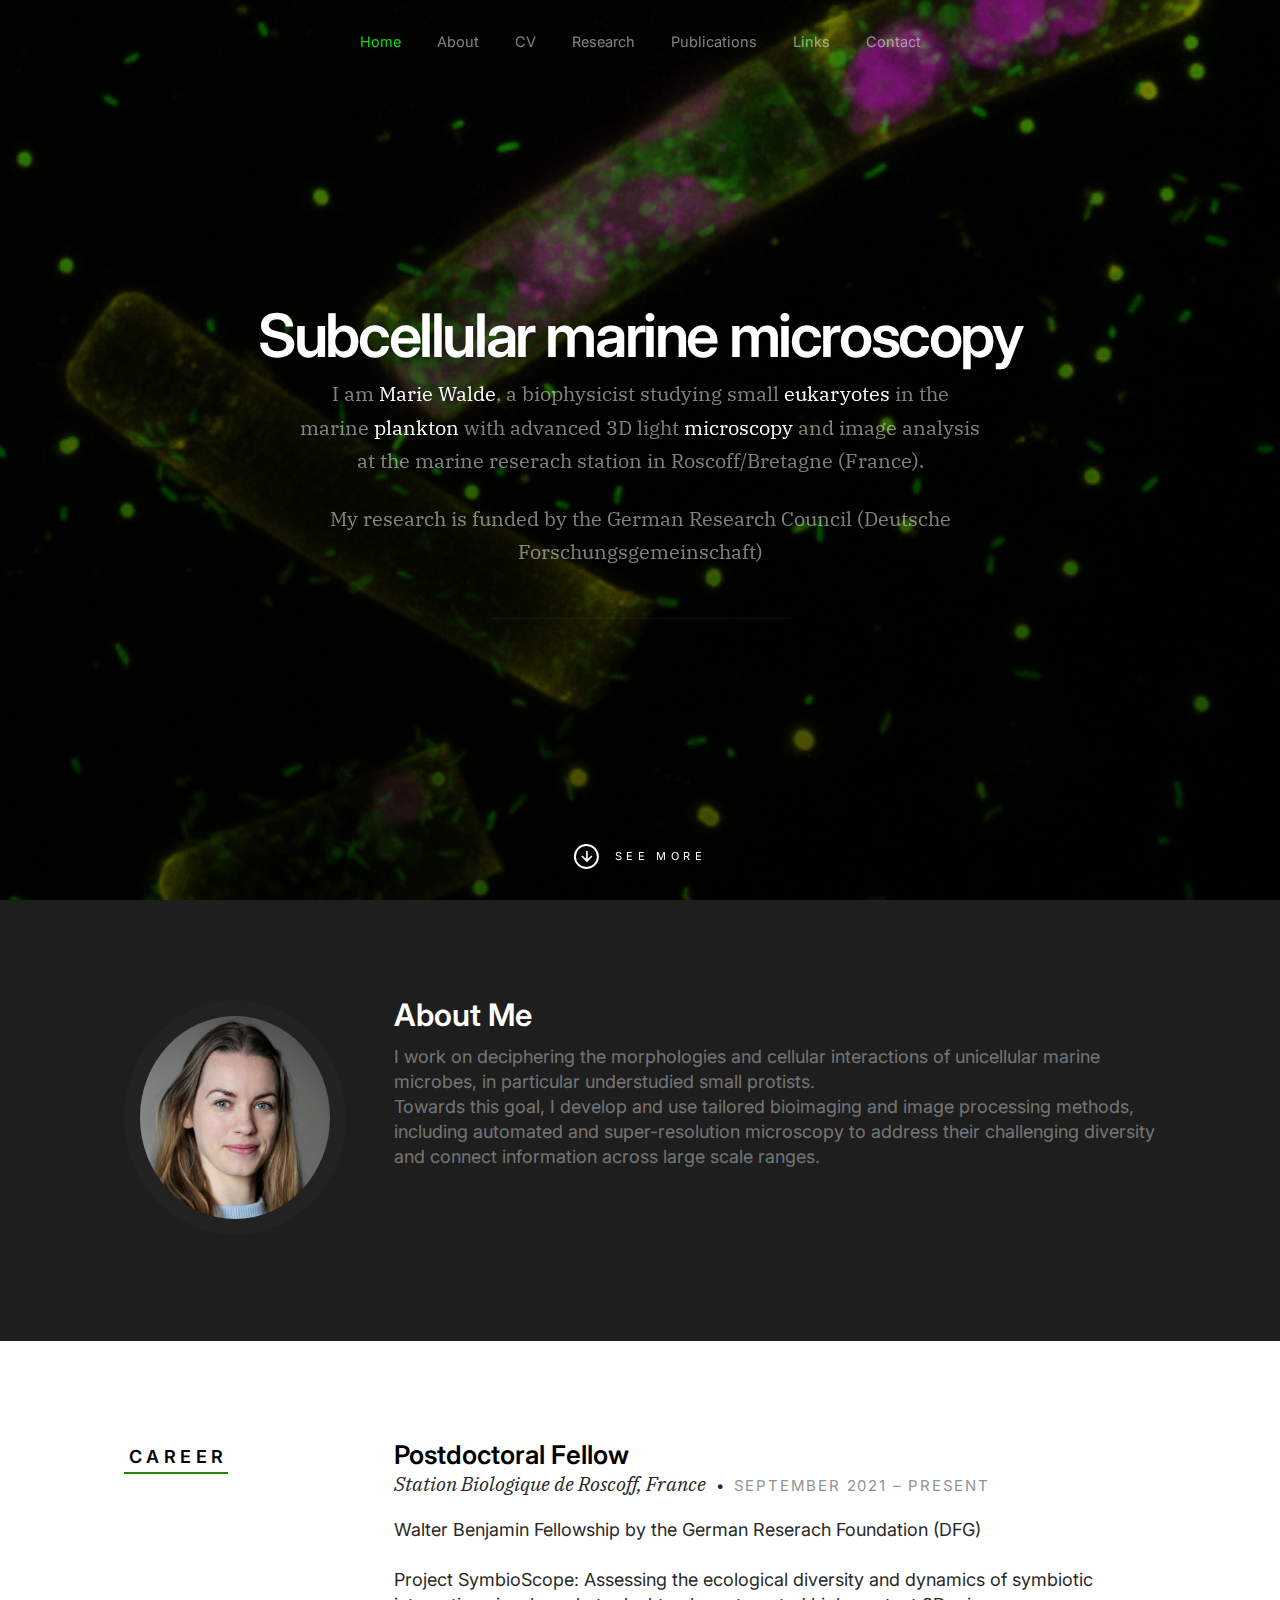
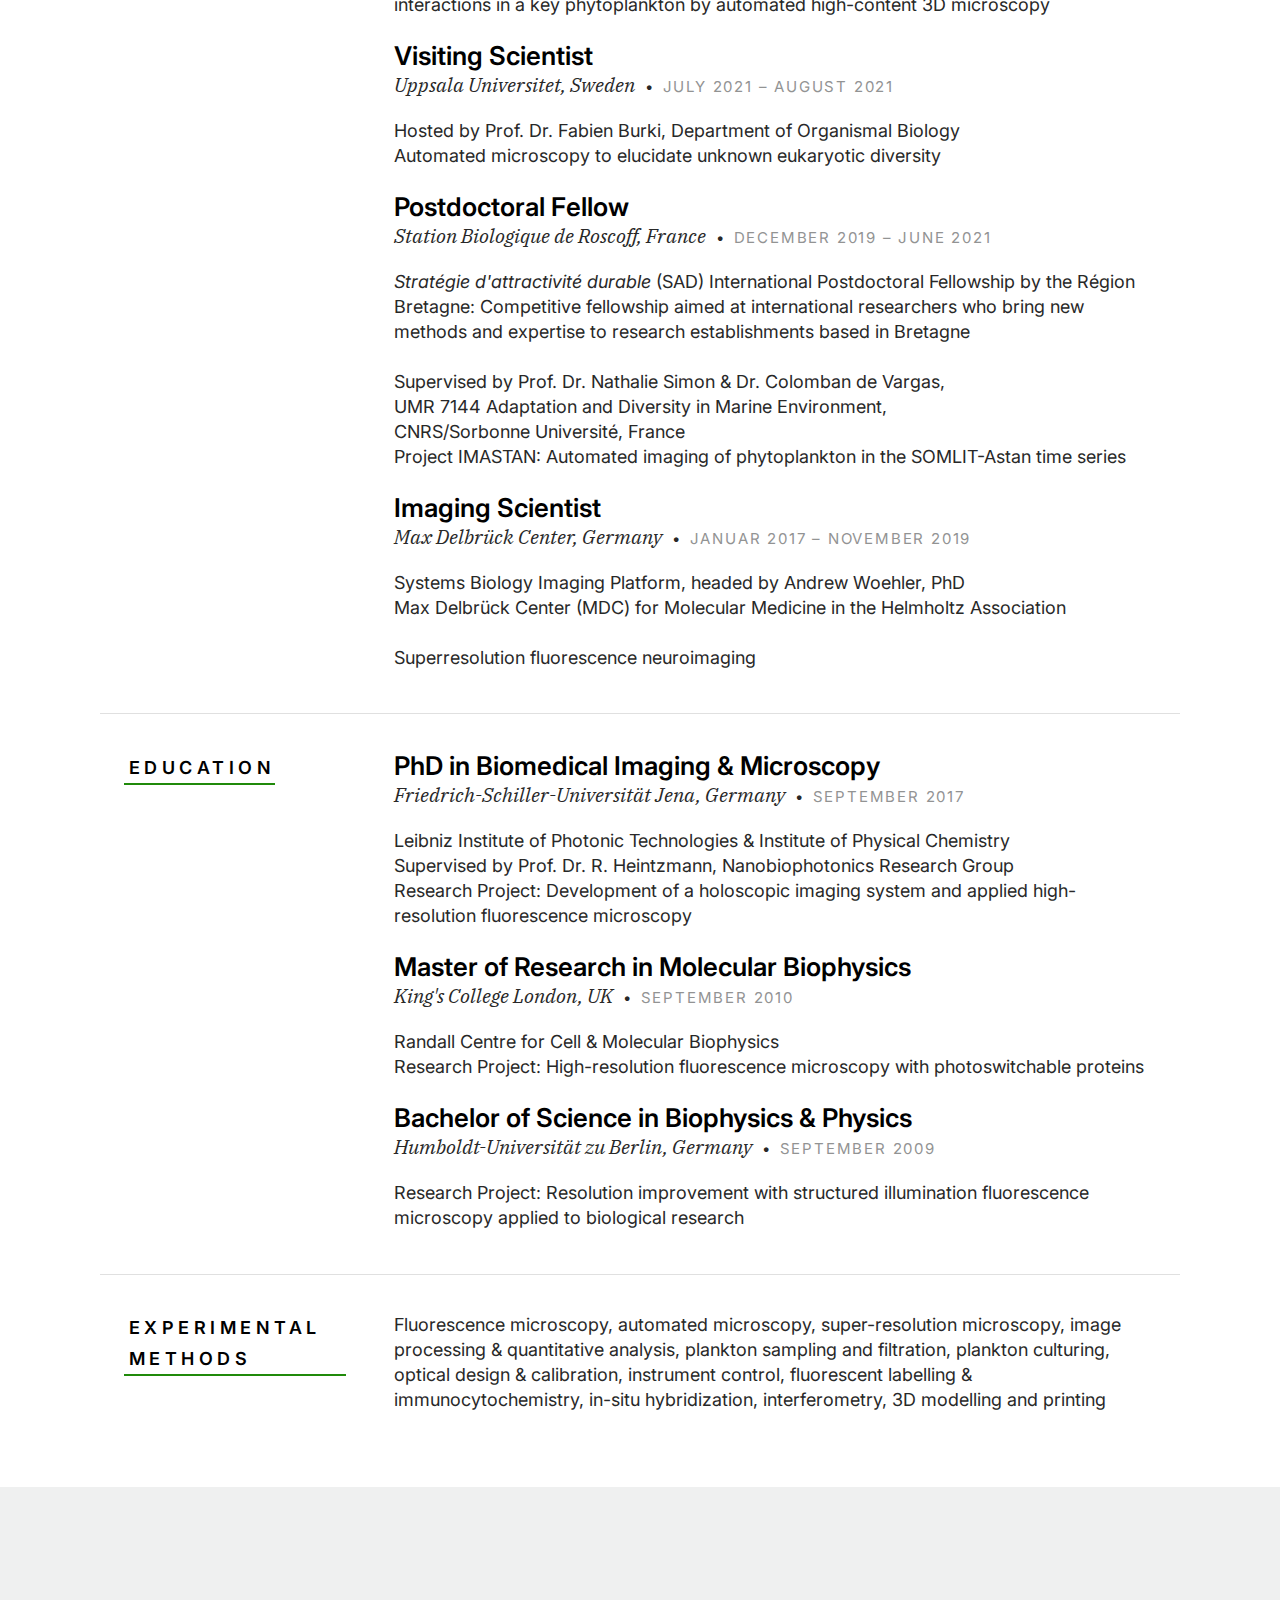
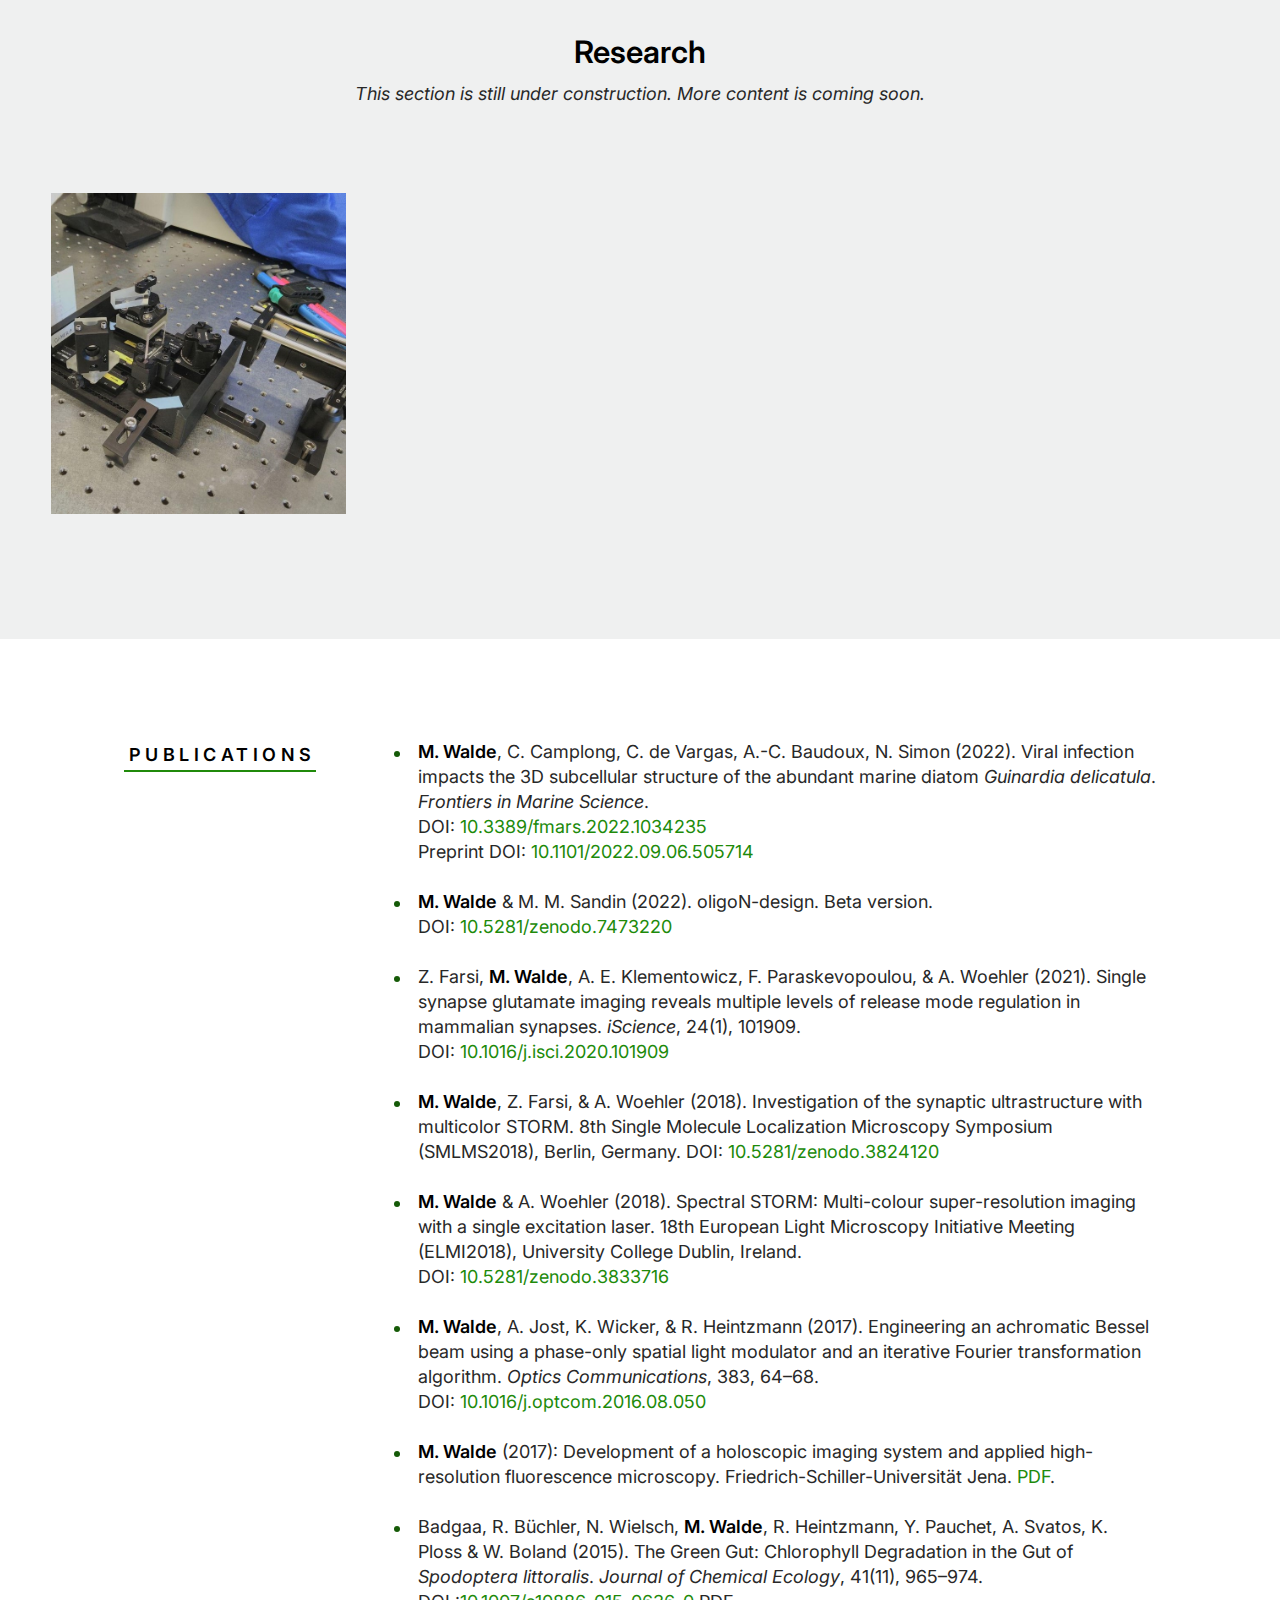
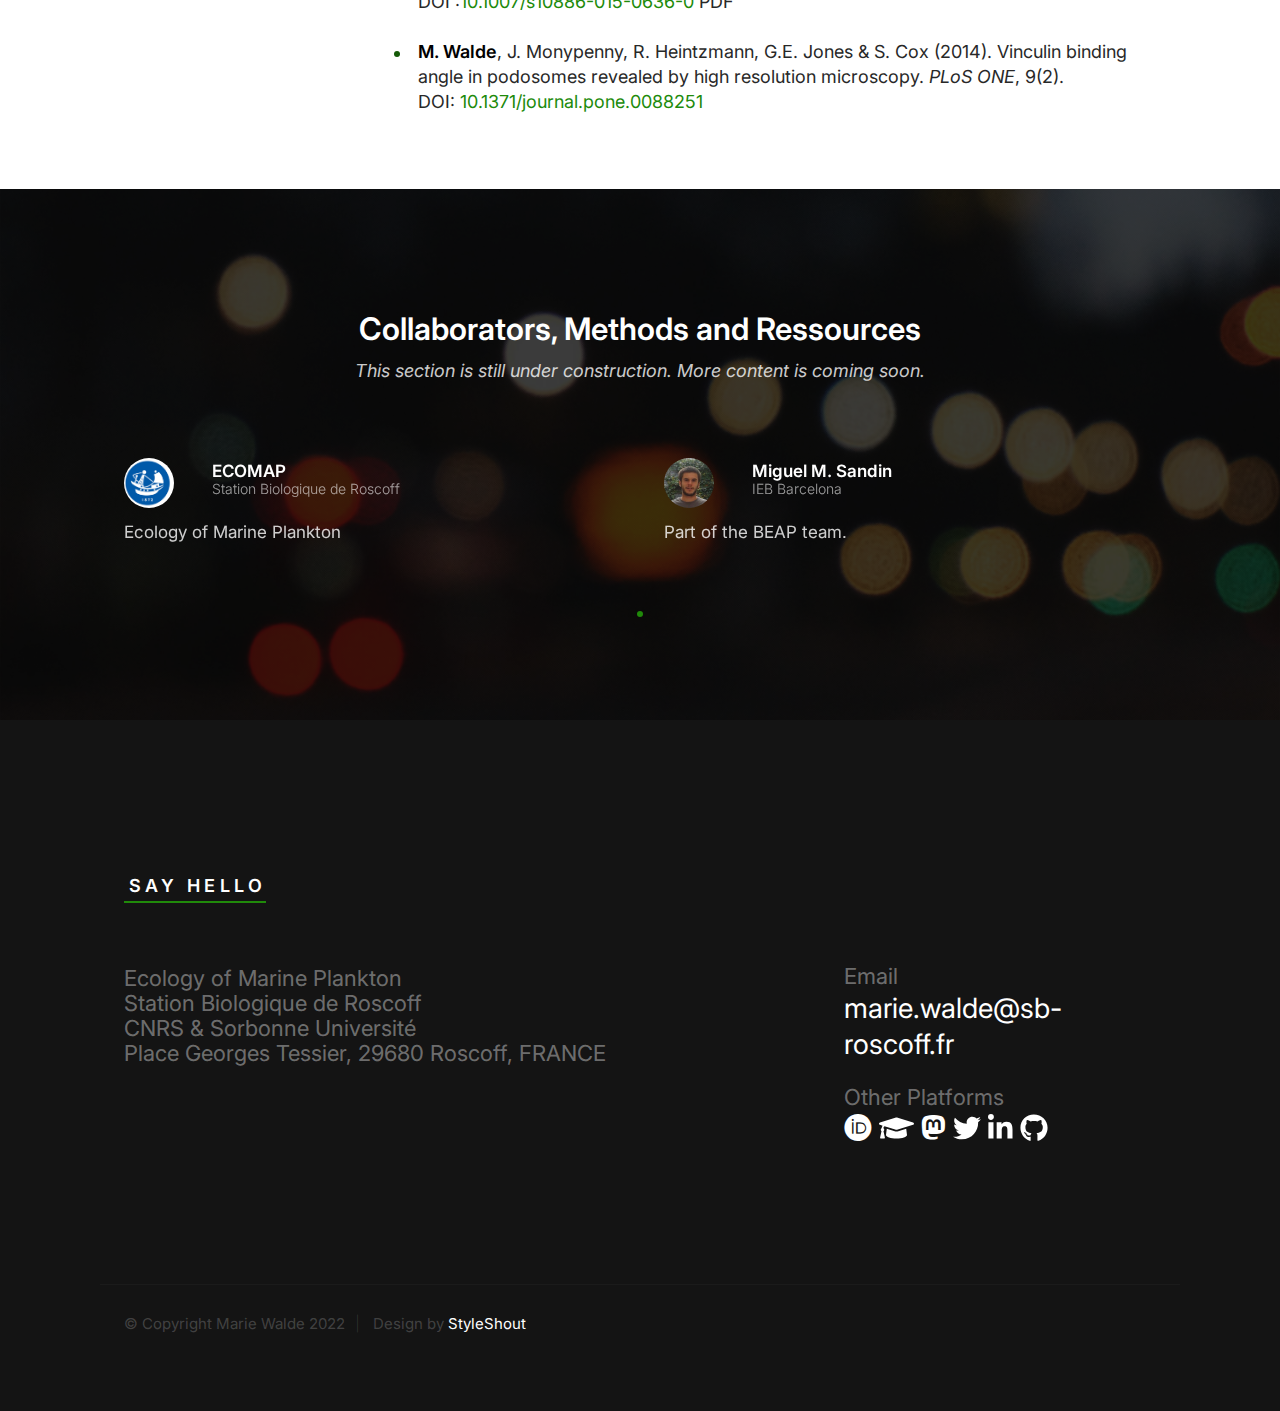
==== commit 5513711a: "Update index.html" ====
--- a/index.html
+++ b/index.html
@@ -459,8 +459,8 @@
           <div class="column large-9 tab-12">
               <div class="resume-block">
                 <ul class="disc">                    
-                    <li>  <b>M. Walde</b>, C. Camplong, C. de Vargas, A.-C. Baudoux, N. Simon (2022). Viral infection impacts the 3D subcellular structure of the abundant marine diatom <i>Guinardia delicatula</i>. Accepted at <i>Frontiers in Marine Science</i>.<br>
-                    DOI: <a href="https://www.frontiersin.org/articles/10.3389/fmars.2022.1034235/full">doi: 10.3389/fmars.2022.1034235</a> <br>
+                    <li>  <b>M. Walde</b>, C. Camplong, C. de Vargas, A.-C. Baudoux, N. Simon (2022). Viral infection impacts the 3D subcellular structure of the abundant marine diatom <i>Guinardia delicatula</i>. <i>Frontiers in Marine Science</i>.<br>
+                    DOI: <a href="https://www.frontiersin.org/articles/10.3389/fmars.2022.1034235/full">10.3389/fmars.2022.1034235</a> <br>
                     Preprint DOI: <a href="https://www.biorxiv.org/content/10.1101/2022.09.06.505714v2.full.pdf">10.1101/2022.09.06.505714</a> <br><br></li>
 
                     <li>  <b>M. Walde</b> & M. M. Sandin (2022). oligoN-design. Beta version</i>.<br>
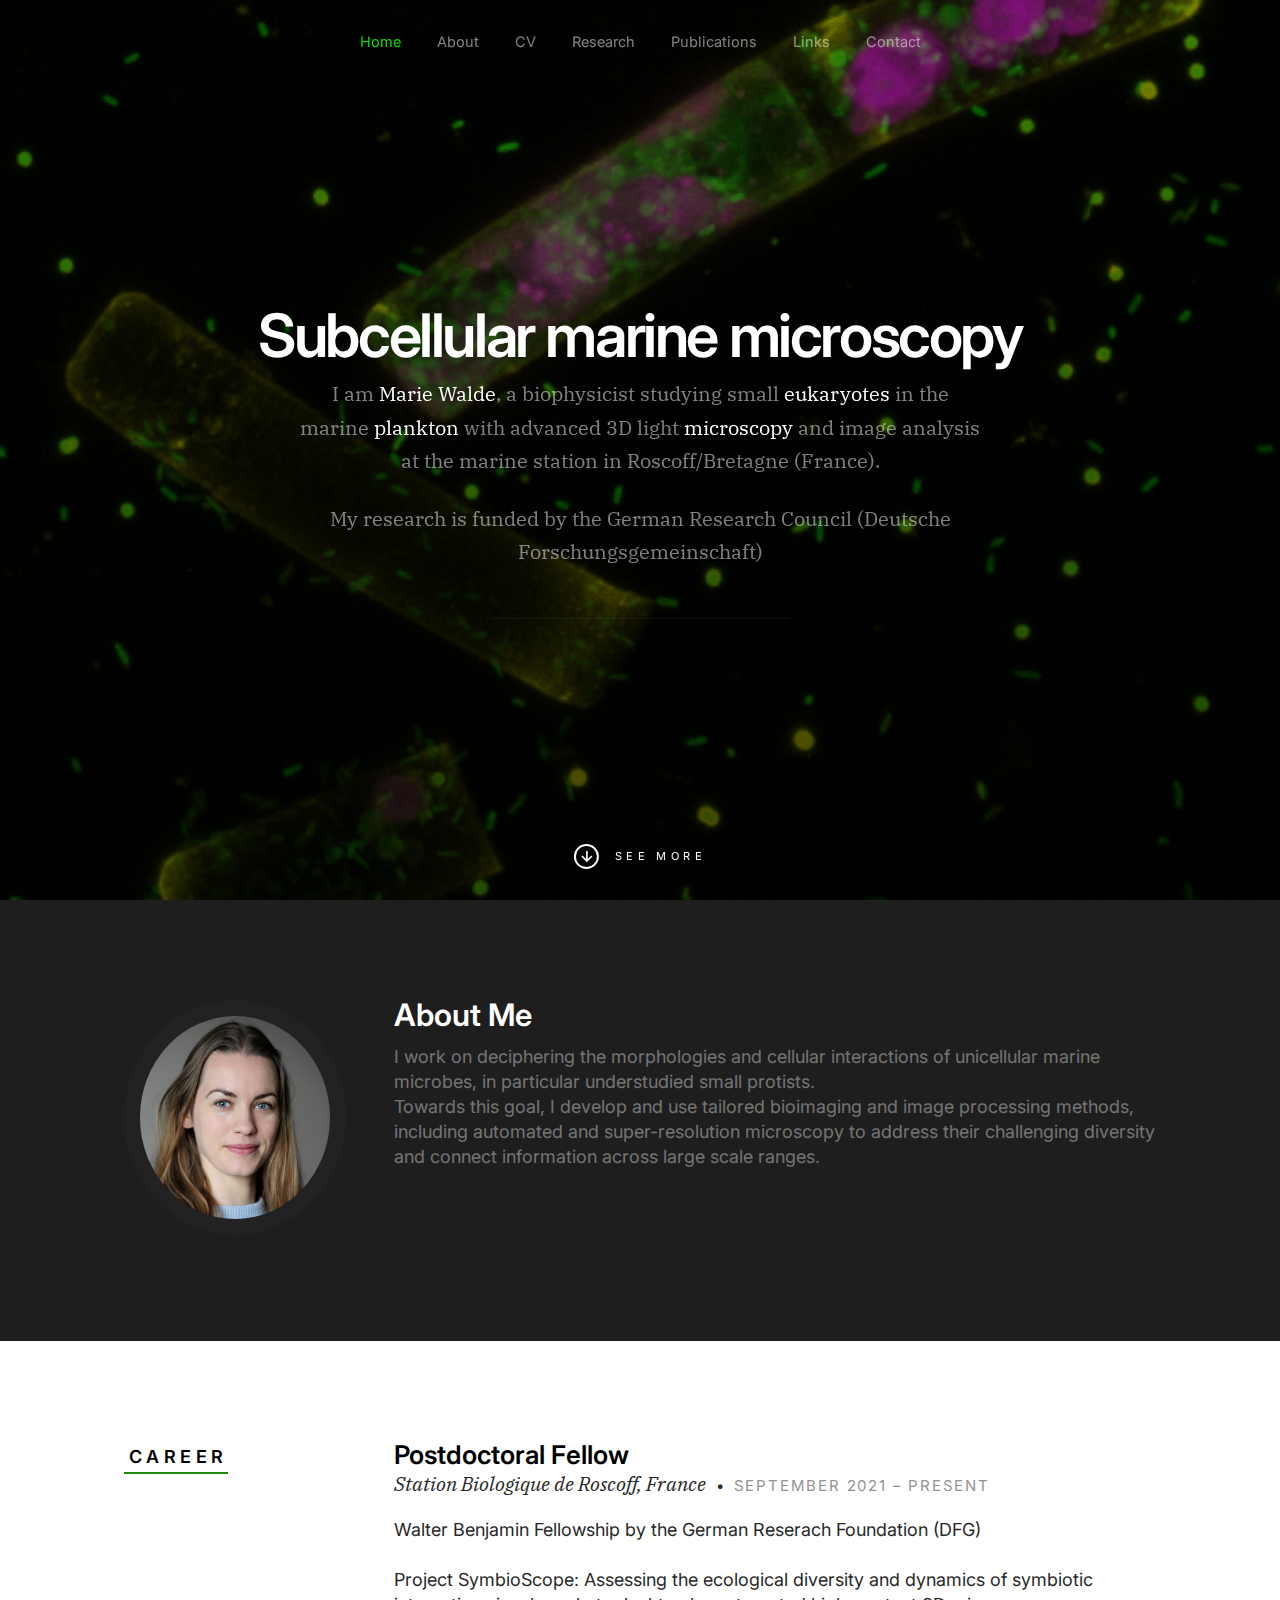
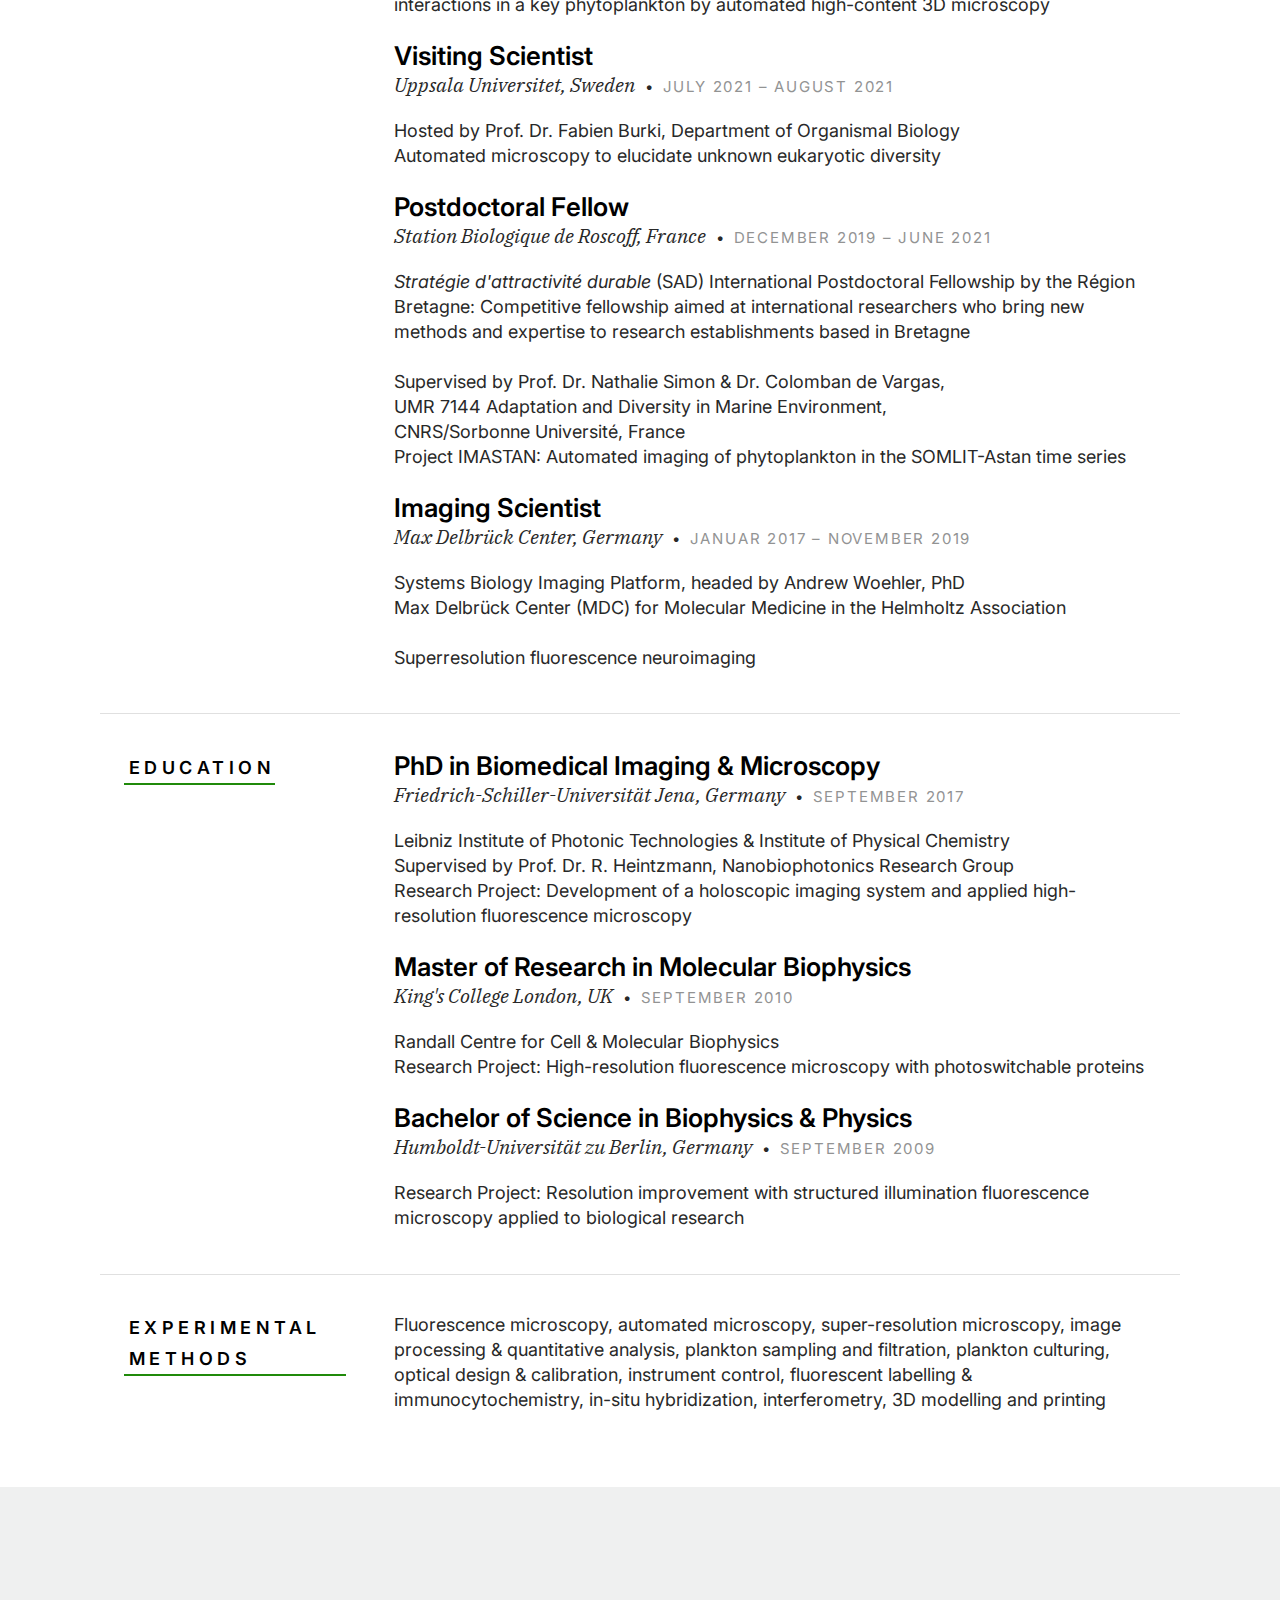
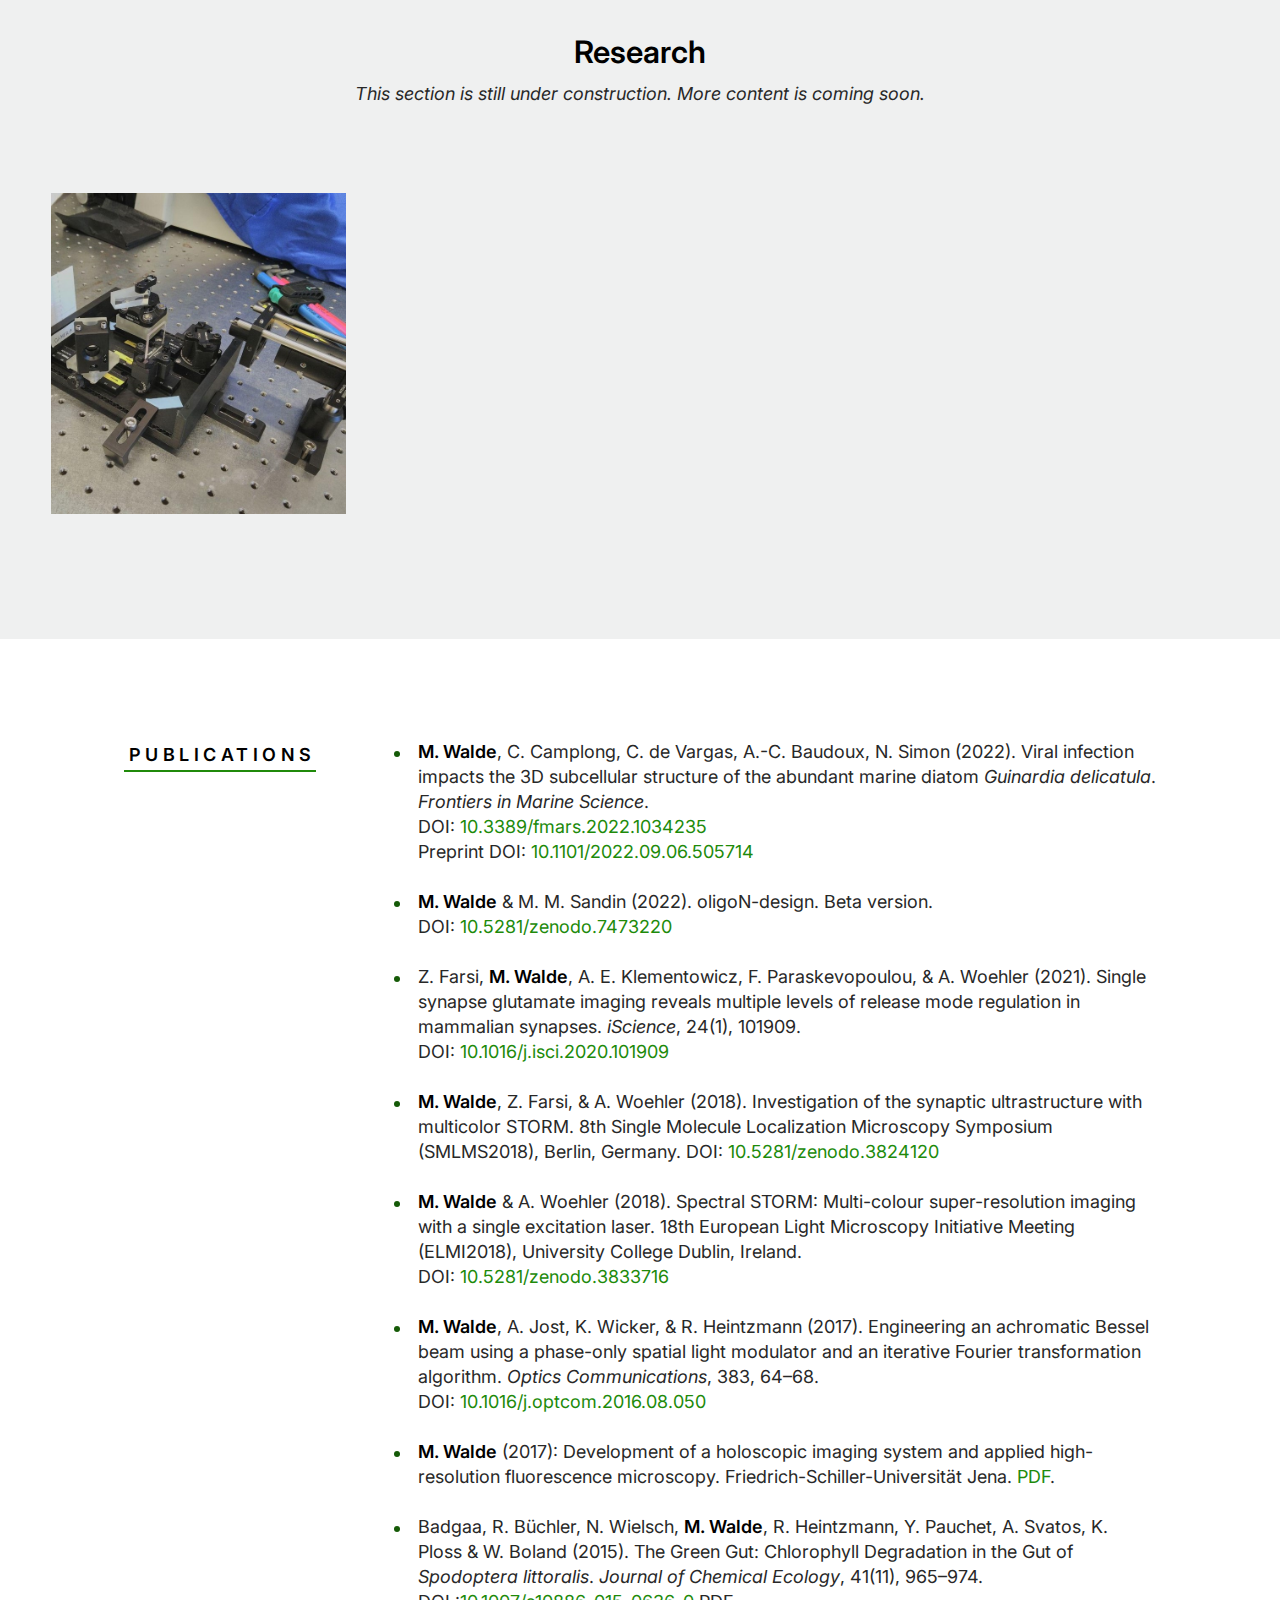
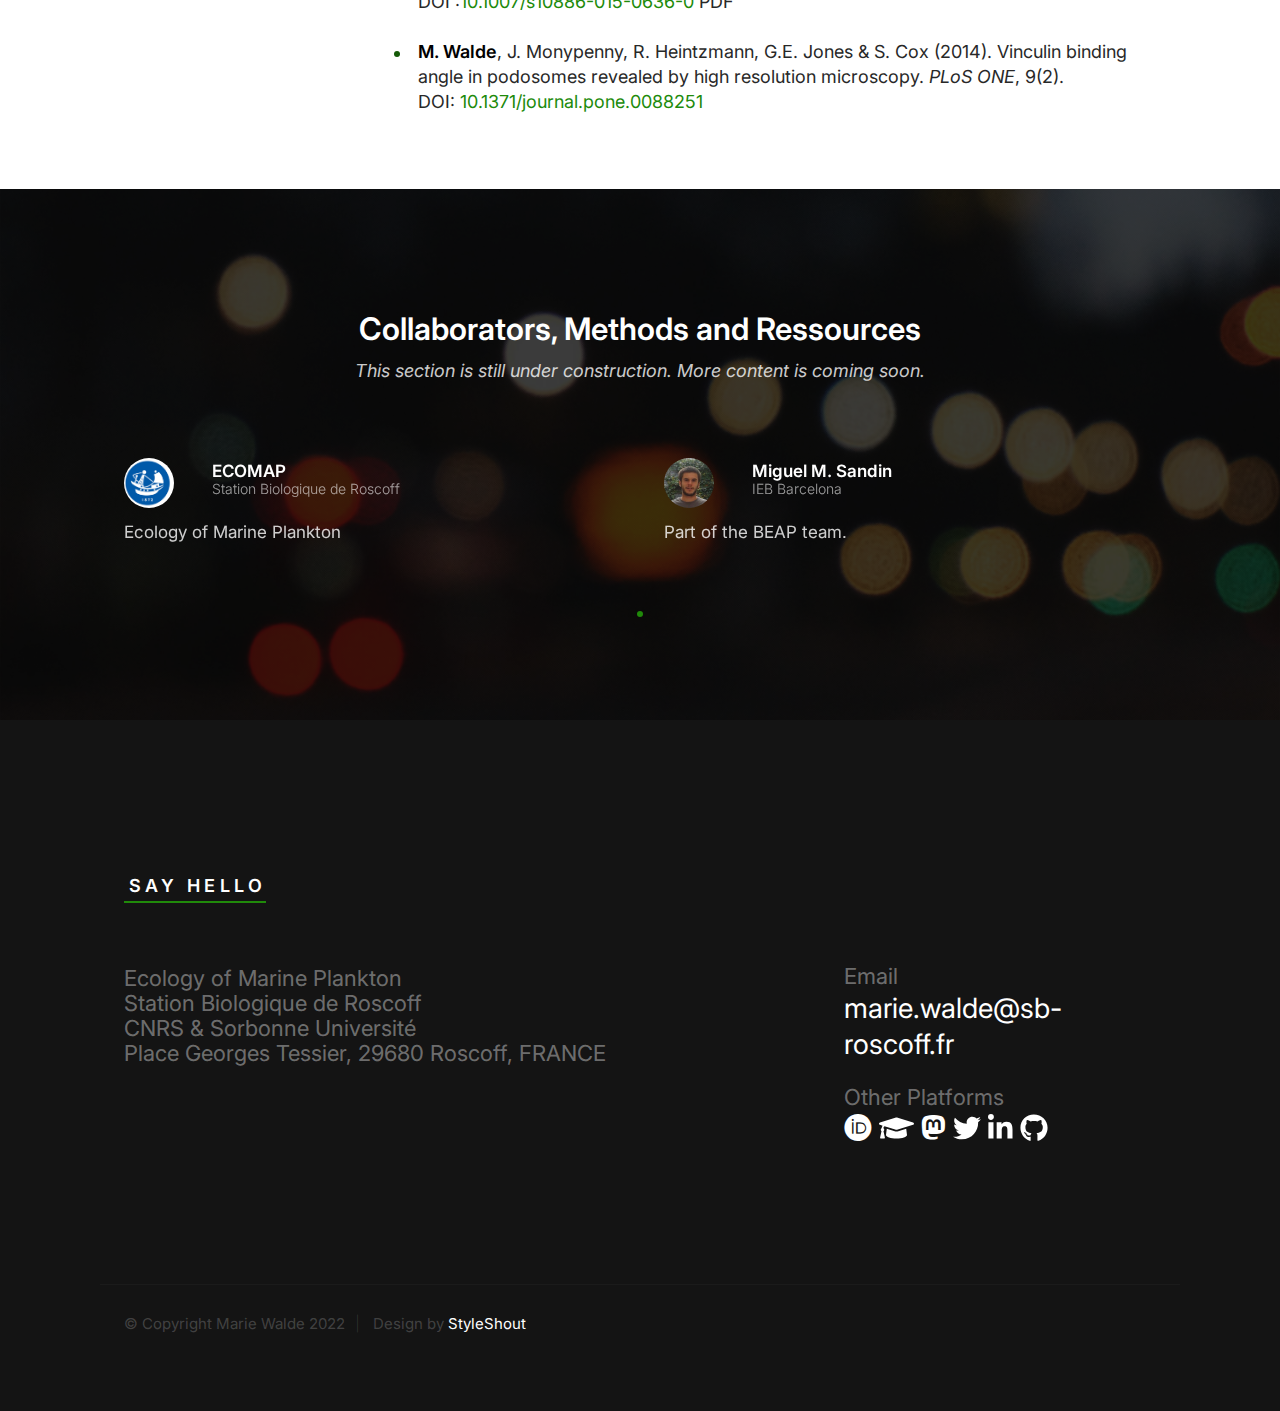
==== commit 14625a06: "Update index.html" ====
--- a/index.html
+++ b/index.html
@@ -76,7 +76,7 @@
                 <div class="s-hero__content-about">
                     <h2>Subcellular marine microscopy</h2>
                     <h3>
-                        <p>I am <span>Marie Walde</span>, a biophysicist studying small <span>eukaryotes</span> in the marine <span>plankton</span> with advanced 3D light <span>microscopy</span> and image analysis at the marine reserach station in Roscoff/Bretagne (France).</p>
+                        <p>I am <span>Marie Walde</span>, a biophysicist studying small <span>eukaryotes</span> in the marine <span>plankton</span> with advanced 3D light <span>microscopy</span> and image analysis at the marine station in Roscoff/Bretagne (France).</p>
                         <p>My research is funded by the German Research Council (Deutsche Forschungsgemeinschaft)</p>
                     <!-- <a class="smoothscroll" href="#about">about me</a>. -->
                     </h3>
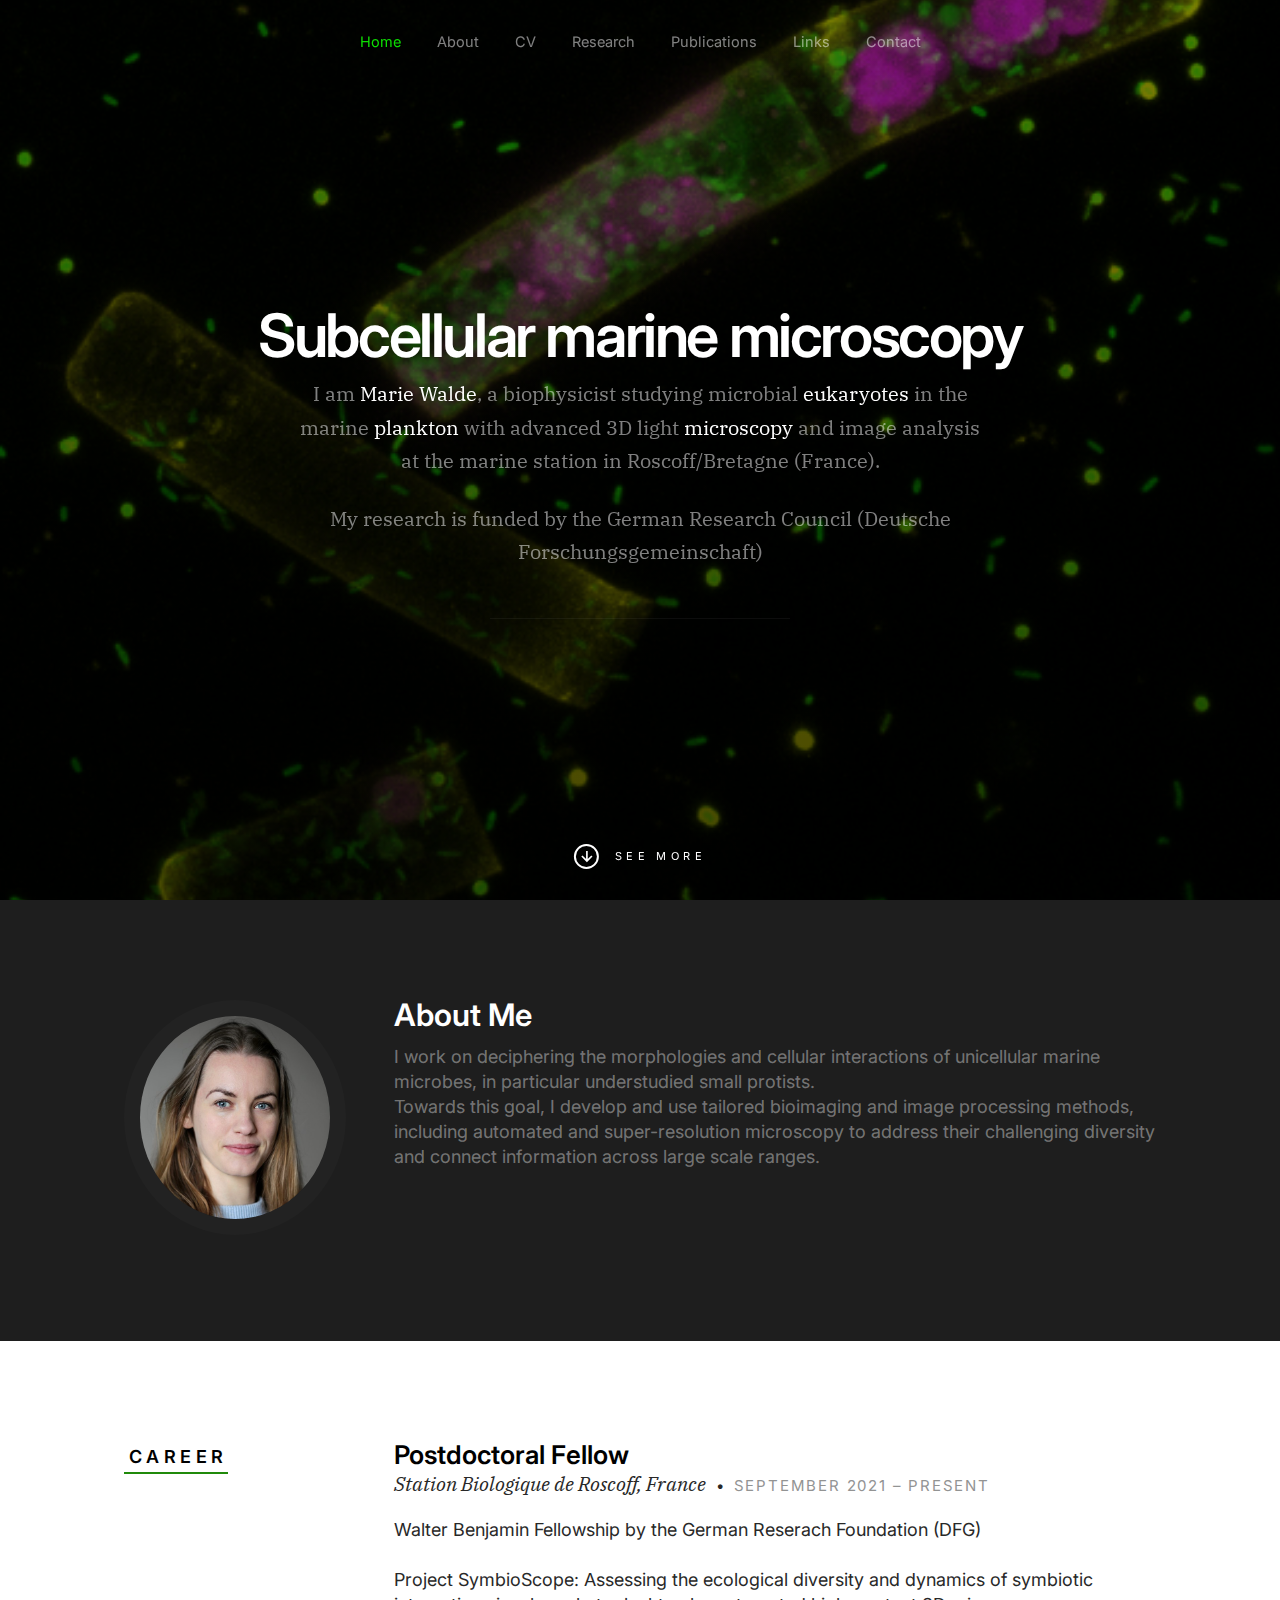
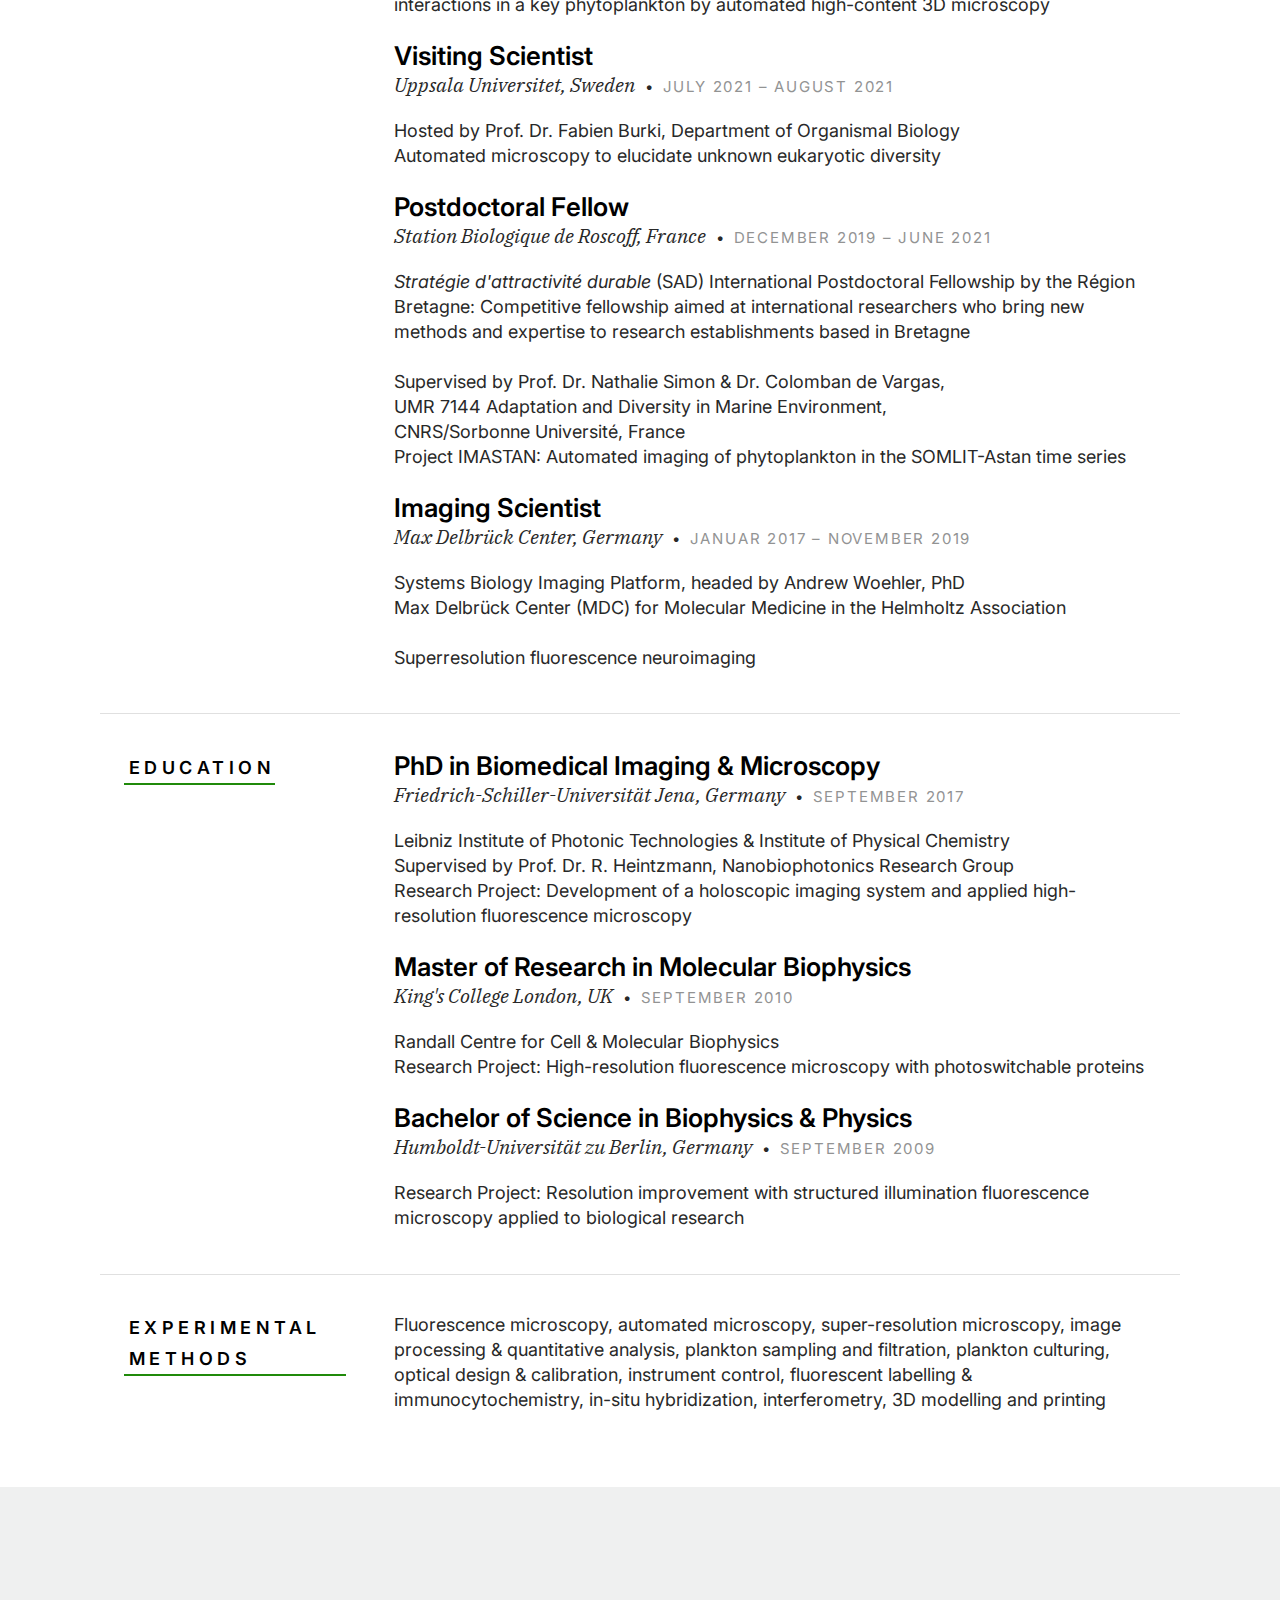
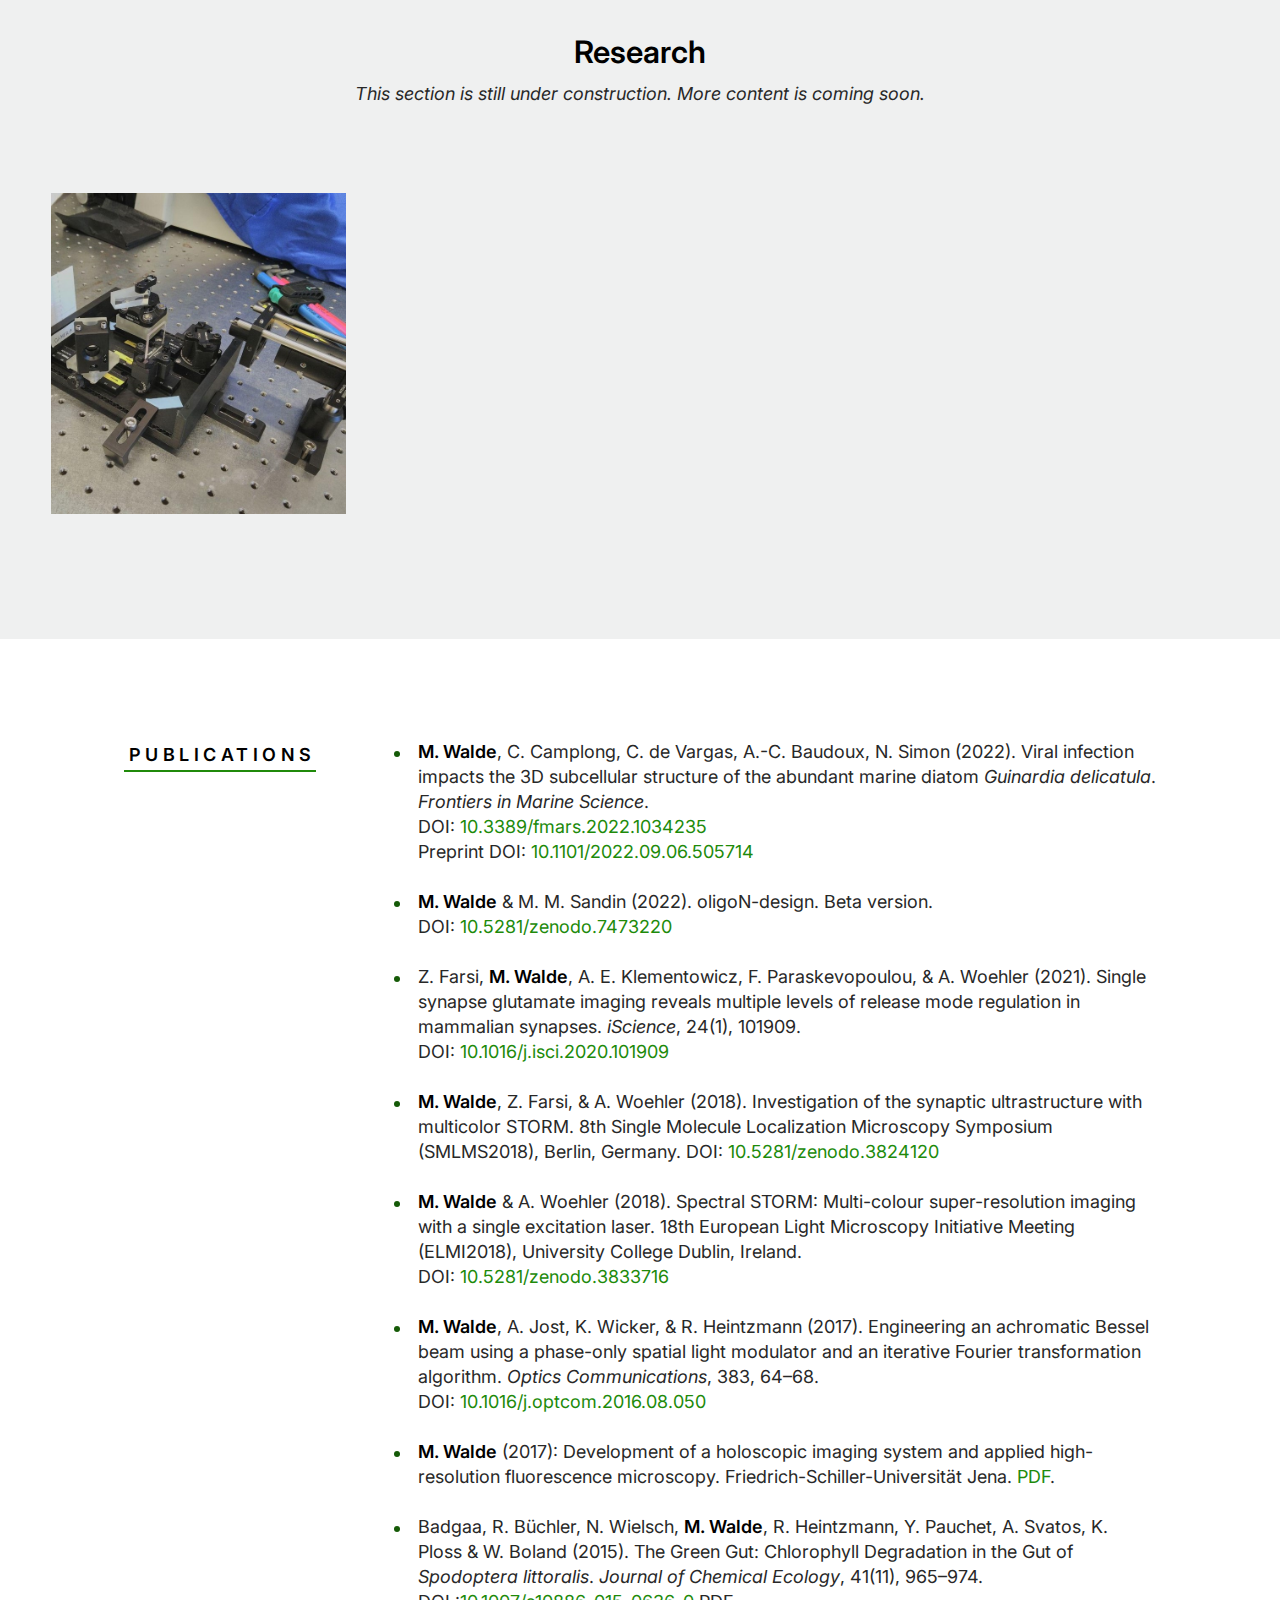
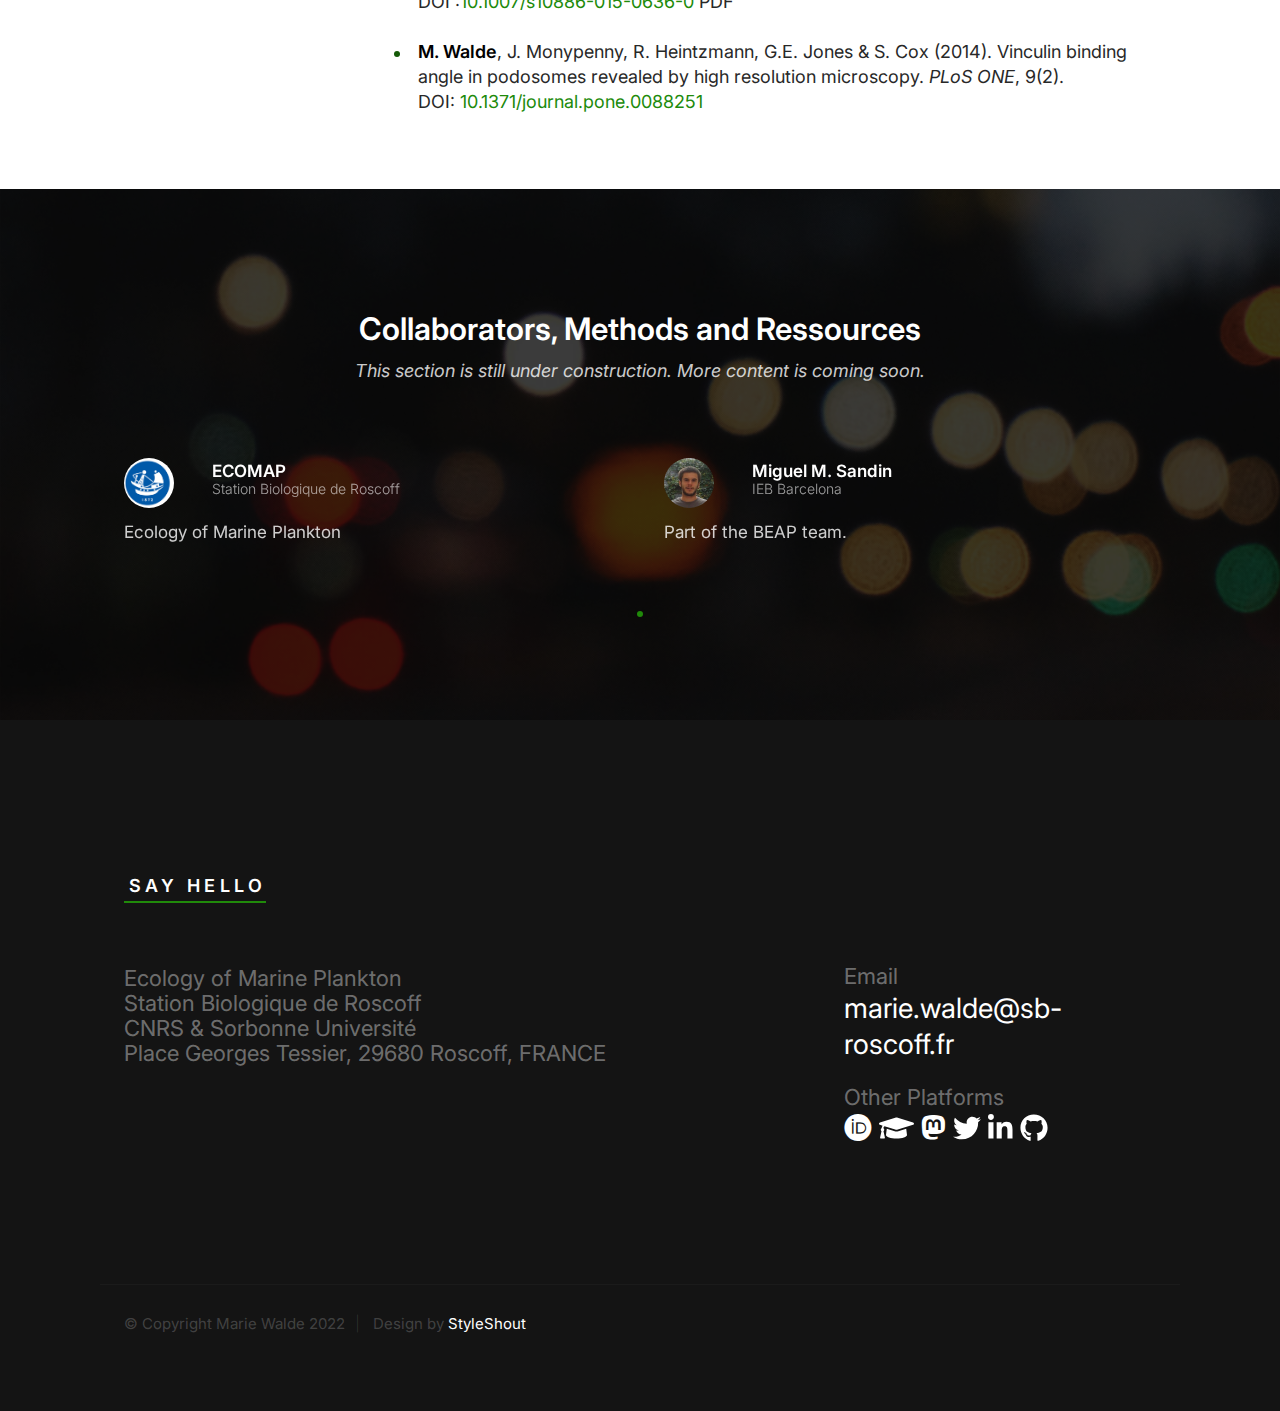
==== commit fc4cca8f: "Update index.html" ====
--- a/index.html
+++ b/index.html
@@ -76,7 +76,7 @@
                 <div class="s-hero__content-about">
                     <h2>Subcellular marine microscopy</h2>
                     <h3>
-                        <p>I am <span>Marie Walde</span>, a biophysicist studying small <span>eukaryotes</span> in the marine <span>plankton</span> with advanced 3D light <span>microscopy</span> and image analysis at the marine station in Roscoff/Bretagne (France).</p>
+                        <p>I am <span>Marie Walde</span>, a biophysicist studying microbial <span>eukaryotes</span> in the marine <span>plankton</span> with advanced 3D light <span>microscopy</span> and image analysis at the marine station in Roscoff/Bretagne (France).</p>
                         <p>My research is funded by the German Research Council (Deutsche Forschungsgemeinschaft)</p>
                     <!-- <a class="smoothscroll" href="#about">about me</a>. -->
                     </h3>
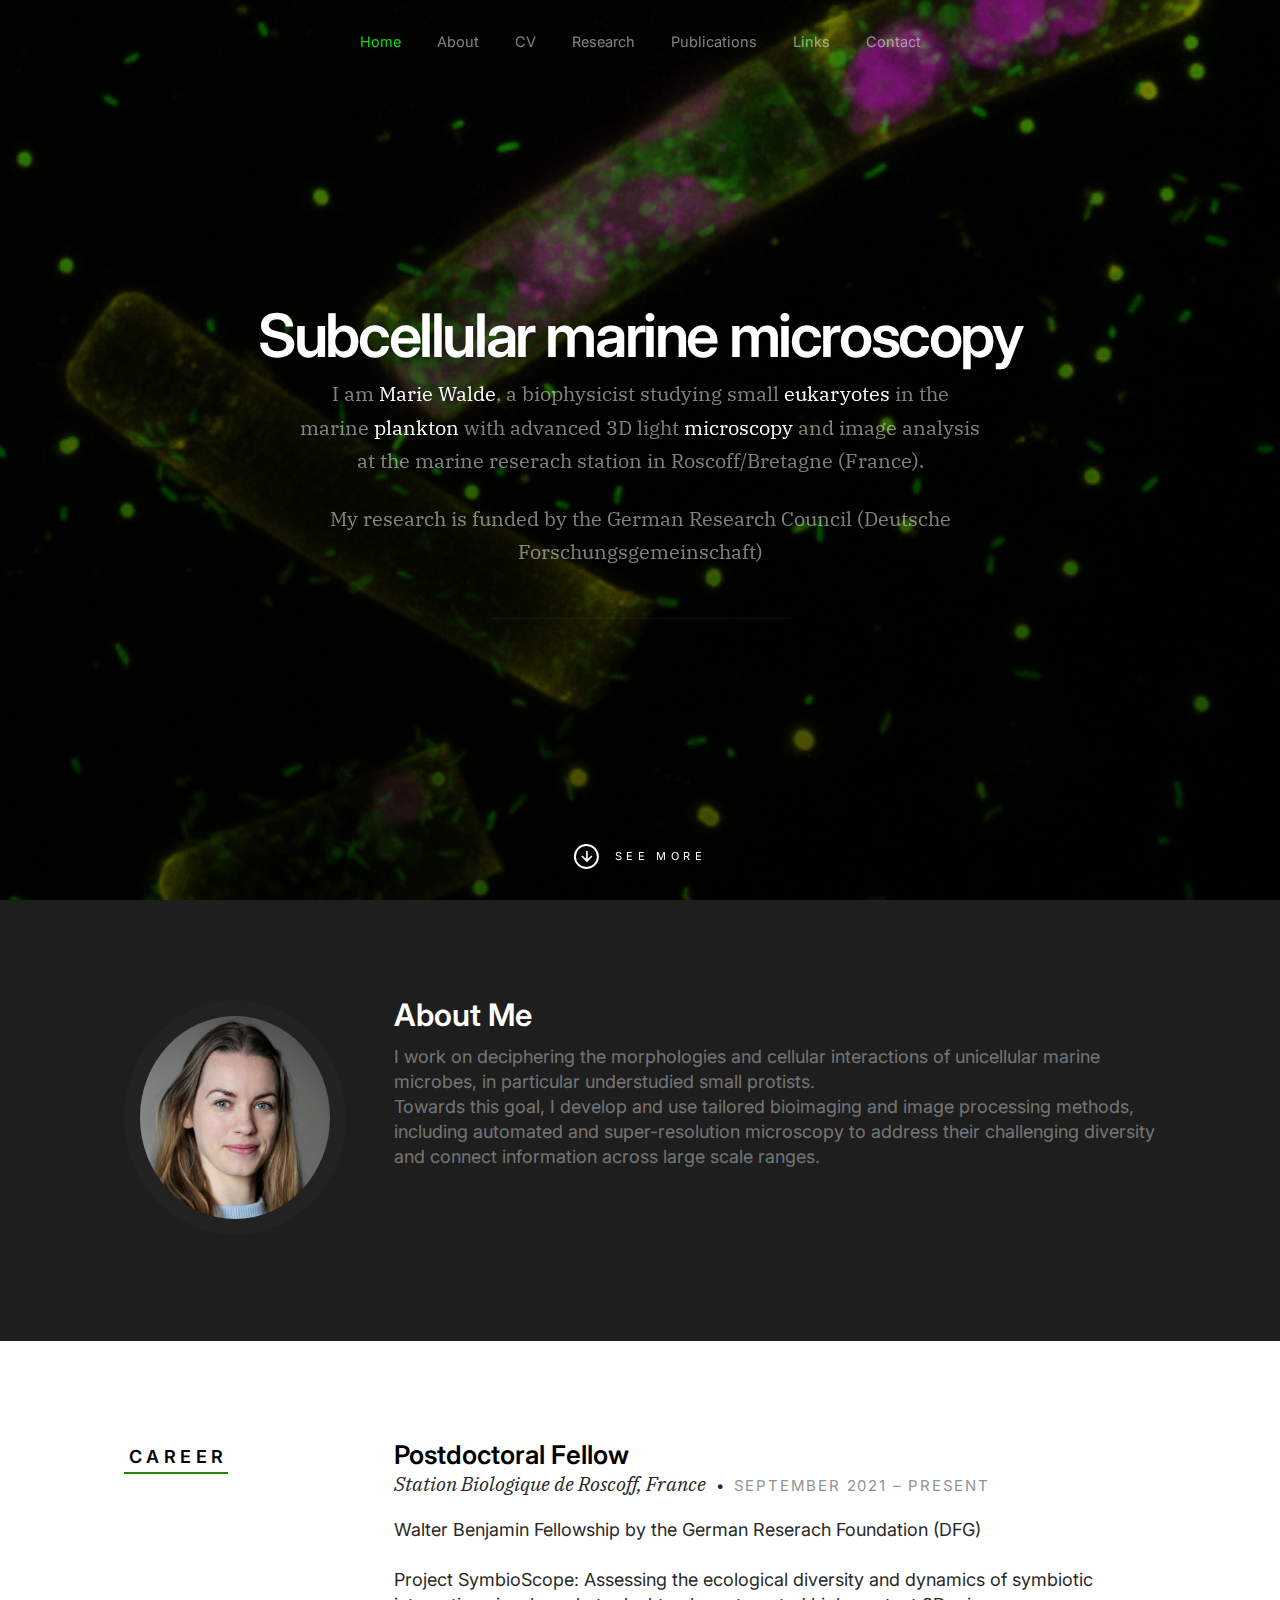
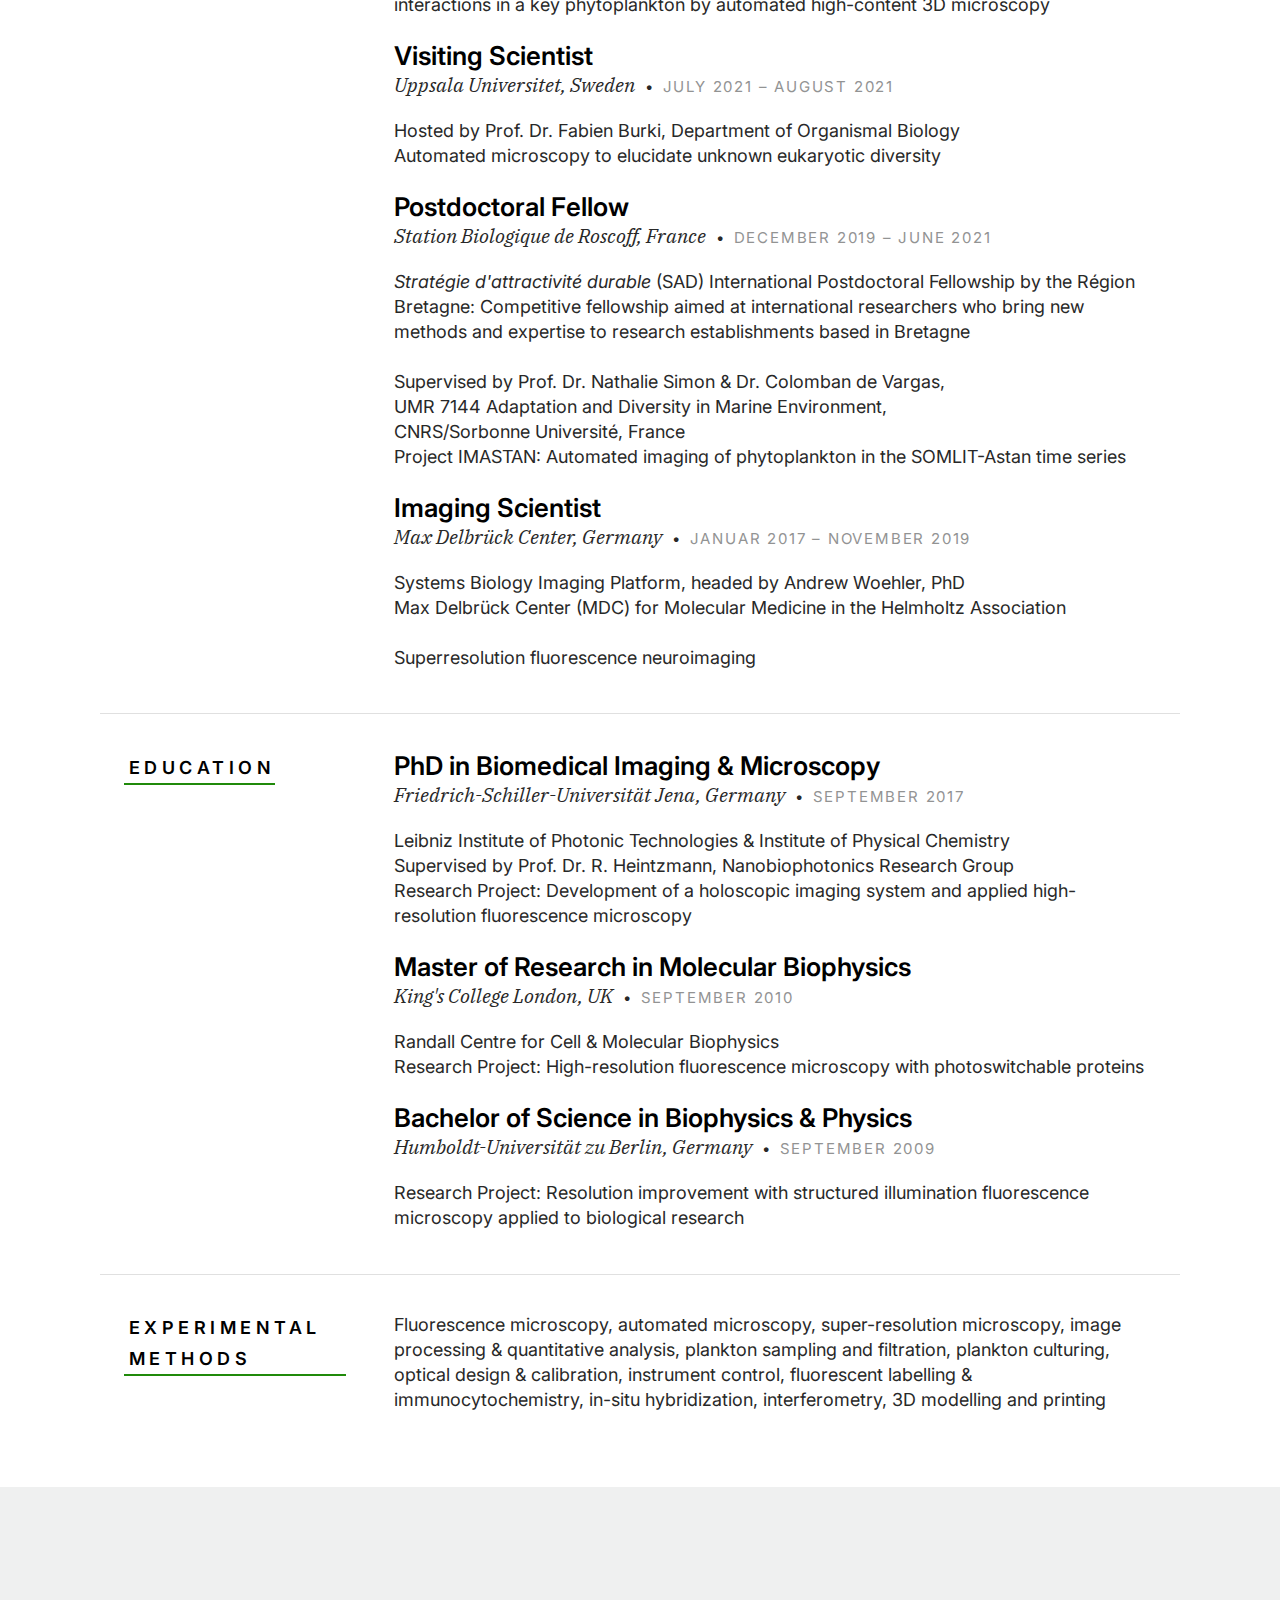
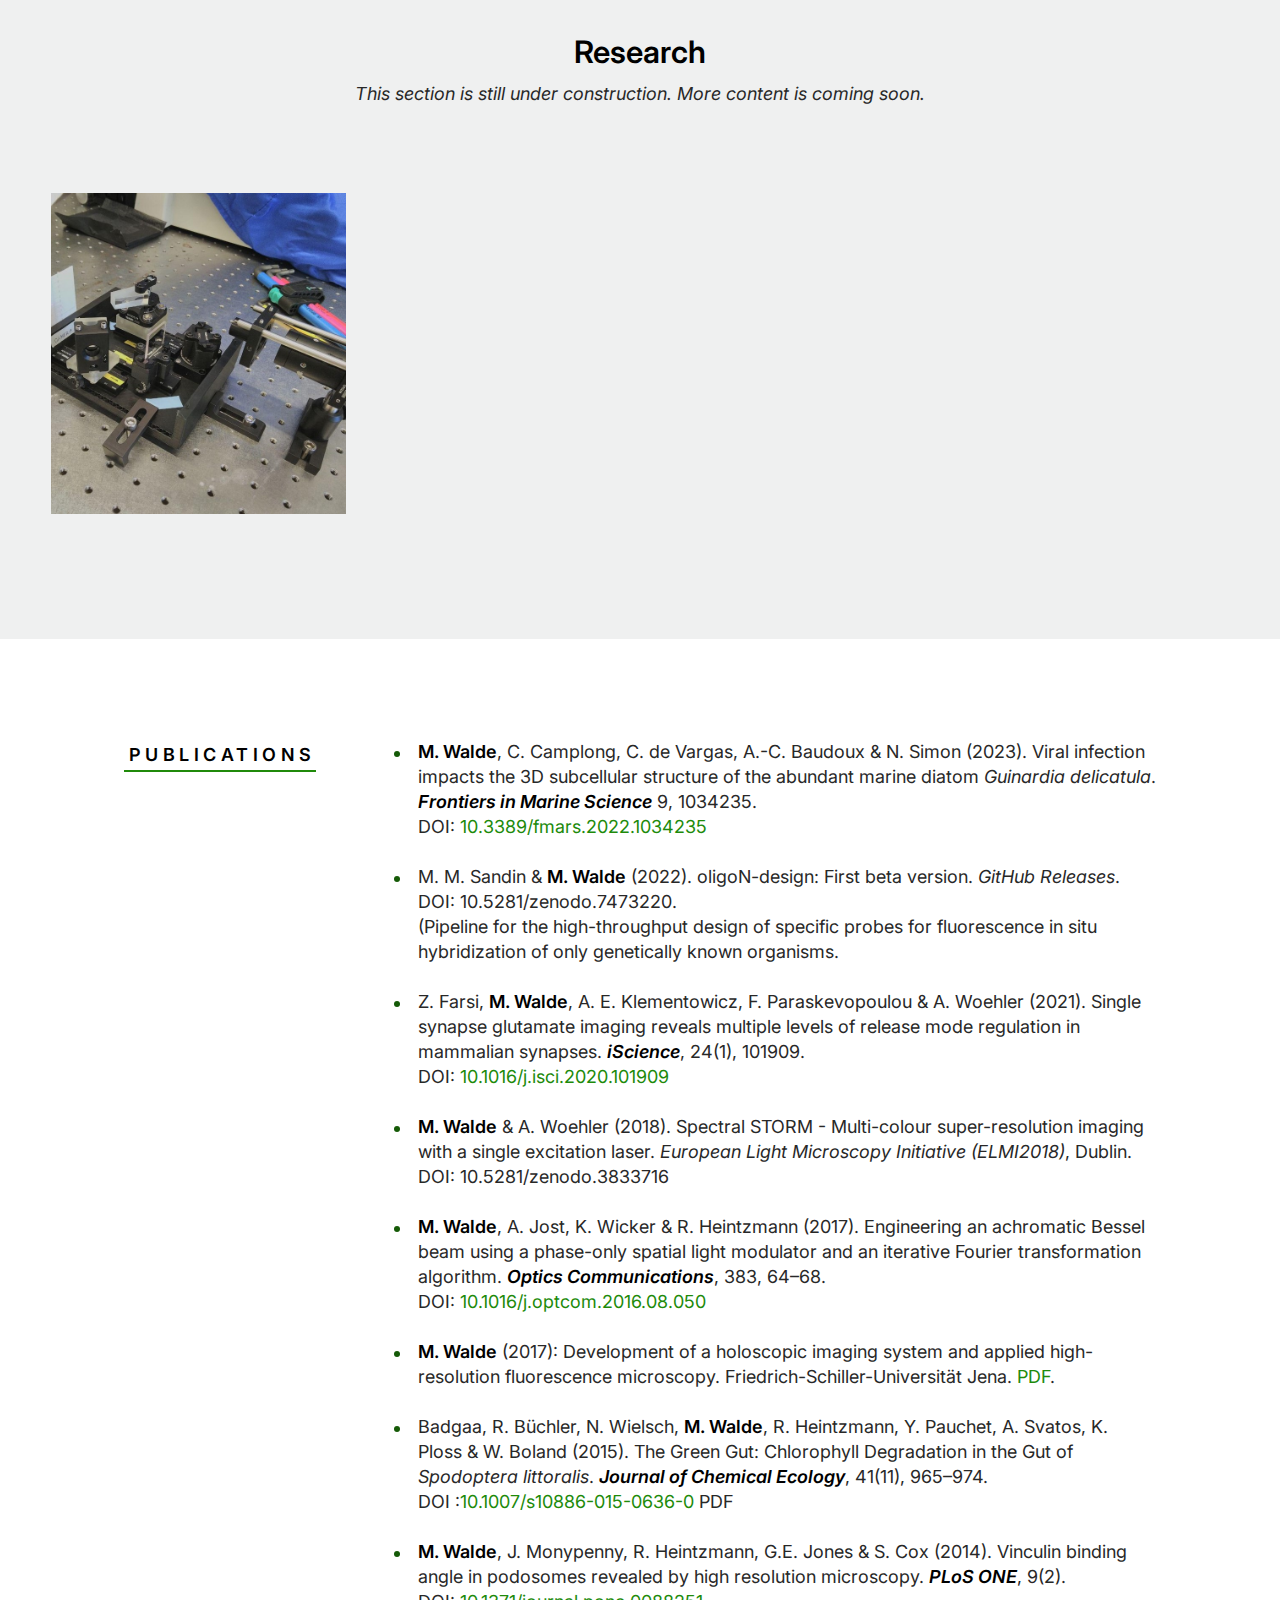
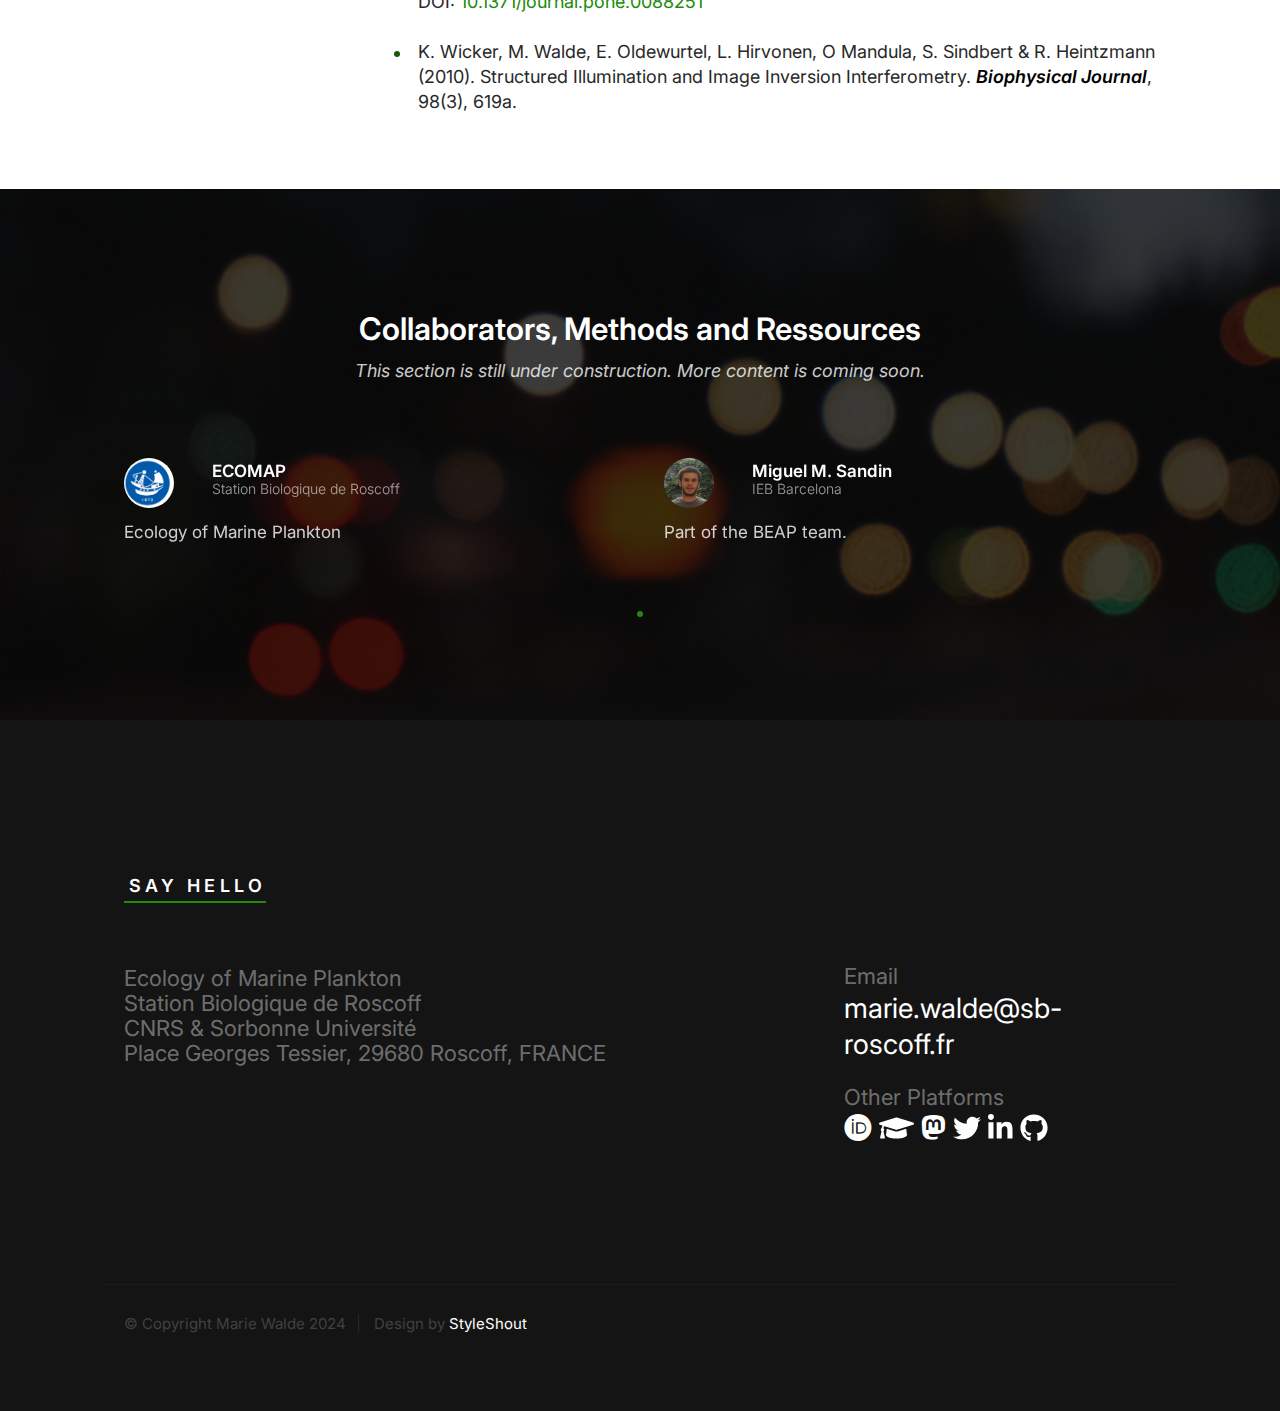
==== commit 47468dcb: "update 2024" ====
--- a/index.html
+++ b/index.html
@@ -5,7 +5,7 @@
     <!--- basic page needs
     ================================================== -->
     <meta charset="utf-8">
-    <title>Dr. Marie Walde, Biophysicist</title>
+    <title>Dr Marie Walde</title>
     <meta name="description" content="">
     <meta name="author" content="">
 
@@ -76,7 +76,7 @@
                 <div class="s-hero__content-about">
                     <h2>Subcellular marine microscopy</h2>
                     <h3>
-                        <p>I am <span>Marie Walde</span>, a biophysicist studying microbial <span>eukaryotes</span> in the marine <span>plankton</span> with advanced 3D light <span>microscopy</span> and image analysis at the marine station in Roscoff/Bretagne (France).</p>
+                        <p>I am <span>Marie Walde</span>, a biophysicist studying small <span>eukaryotes</span> in the marine <span>plankton</span> with advanced 3D light <span>microscopy</span> and image analysis at the marine reserach station in Roscoff/Bretagne (France).</p>
                         <p>My research is funded by the German Research Council (Deutsche Forschungsgemeinschaft)</p>
                     <!-- <a class="smoothscroll" href="#about">about me</a>. -->
                     </h3>
@@ -458,34 +458,30 @@
           </div>
           <div class="column large-9 tab-12">
               <div class="resume-block">
-                <ul class="disc">                    
-                    <li>  <b>M. Walde</b>, C. Camplong, C. de Vargas, A.-C. Baudoux, N. Simon (2022). Viral infection impacts the 3D subcellular structure of the abundant marine diatom <i>Guinardia delicatula</i>. <i>Frontiers in Marine Science</i>.<br>
-                    DOI: <a href="https://www.frontiersin.org/articles/10.3389/fmars.2022.1034235/full">10.3389/fmars.2022.1034235</a> <br>
-                    Preprint DOI: <a href="https://www.biorxiv.org/content/10.1101/2022.09.06.505714v2.full.pdf">10.1101/2022.09.06.505714</a> <br><br></li>
-
-                    <li>  <b>M. Walde</b> & M. M. Sandin (2022). oligoN-design. Beta version</i>.<br>
-                    DOI: <a href="https://zenodo.org/record/7473220">10.5281/zenodo.7473220</a> <br><br></li>
-              
-                    <li>Z. Farsi, <b>M. Walde</b>, A. E. Klementowicz, F. Paraskevopoulou, & A. Woehler (2021). Single synapse glutamate imaging reveals multiple levels of release mode regulation in mammalian synapses. <i>iScience</i>, 24(1), 101909.<br>
+                <ul class="disc">
+                    <li>  <b>M. Walde</b>, C. Camplong, C. de Vargas, A.-C. Baudoux & N. Simon (2023). Viral infection impacts the 3D subcellular structure of the abundant marine diatom <i>Guinardia delicatula</i>. <b><i>Frontiers in Marine Science</i></b> 9, 1034235.<br>
+                     DOI: <a href="https://www.frontiersin.org/articles/10.3389/fmars.2022.1034235/full">10.3389/fmars.2022.1034235</a> <br><br></li>
+
+                    <li>M. M. Sandin & <b>M. Walde</b> (2022). oligoN-design: First beta version. <i>GitHub Releases</i>.<br> DOI: 10.5281/zenodo.7473220.<br> (Pipeline for the high-throughput design of specific probes for fluorescence in situ hybridization of only genetically known organisms.<br><br></li>
+
+                    <li>Z. Farsi, <b>M. Walde</b>, A. E. Klementowicz, F. Paraskevopoulou & A. Woehler (2021). Single synapse glutamate imaging reveals multiple levels of release mode regulation in mammalian synapses. <b><i>iScience</i></b>, 24(1), 101909.<br>
                     DOI: <a href="https://www.sciencedirect.com/science/article/pii/S2589004220311068">10.1016/j.isci.2020.101909</a> <br><br></li>
-              
-                    <li><b>M. Walde</b>, Z. Farsi,  & A. Woehler (2018). Investigation of the synaptic ultrastructure with multicolor STORM.  8th Single Molecule Localization Microscopy Symposium (SMLMS2018), Berlin, Germany.
-                    DOI: <a href="https://doi.org/10.5281/zenodo.3824120 ">10.5281/zenodo.3824120</a> <br><br></li>
-              
-                    <li><b>M. Walde</b> & A. Woehler (2018). Spectral STORM: Multi-colour super-resolution imaging with a single excitation laser. 18th European Light Microscopy Initiative Meeting (ELMI2018), University College Dublin, Ireland.<br>
-                    DOI: <a href="https://zenodo.org/record/3833716">10.5281/zenodo.3833716</a> <br><br></li>
-
-                    <li><b>M. Walde</b>, A. Jost, K. Wicker, & R. Heintzmann (2017). Engineering an achromatic Bessel beam using a phase-only spatial light modulator and an iterative Fourier transformation algorithm. <i>Optics Communications</i>, 383, 64–68.<br>
+
+                    <li><b>M. Walde</b> & A. Woehler (2018). Spectral STORM - Multi-colour super-resolution imaging with a single excitation laser. <i>European Light Microscopy Initiative (ELMI2018)</i>, Dublin. <br> DOI: 10.5281/zenodo.3833716<br><br></li>
+
+                    <li><b>M. Walde</b>, A. Jost, K. Wicker & R. Heintzmann (2017). Engineering an achromatic Bessel beam using a phase-only spatial light modulator and an iterative Fourier transformation algorithm. <b><i>Optics Communications</i></b>, 383, 64–68.<br>
                     DOI: <a href="https://www.sciencedirect.com/science/article/pii/S0030401816307362">10.1016/j.optcom.2016.08.050</a>  <br><br></li>
 
                     <li><b>M. Walde</b> (2017): Development of a holoscopic imaging system and applied high-resolution fluorescence microscopy. Friedrich-Schiller-Universität Jena.
                     <a href="https://www.db-thueringen.de/receive/dbt_mods_00032808">PDF</a>.<br><br></li>
 
-                    <li>Badgaa, R. Büchler, N. Wielsch, <b>M. Walde</b>, R. Heintzmann, Y. Pauchet, A. Svatos, K. Ploss & W. Boland (2015). The Green Gut: Chlorophyll Degradation in the Gut of <i>Spodoptera littoralis</i>. <i>Journal of Chemical Ecology</i>, 41(11), 965–974.<br>
+                    <li>Badgaa, R. Büchler, N. Wielsch, <b>M. Walde</b>, R. Heintzmann, Y. Pauchet, A. Svatos, K. Ploss & W. Boland (2015). The Green Gut: Chlorophyll Degradation in the Gut of <i>Spodoptera littoralis</i>. <b><i>Journal of Chemical Ecology</i></b>, 41(11), 965–974.<br>
                     DOI :<a href="https://link.springer.com/article/10.1007/s10886-015-0636-0">10.1007/s10886-015-0636-0</a> PDF <br><br></li>
 
-                    <li><b>M. Walde</b>, J. Monypenny, R. Heintzmann, G.E. Jones & S. Cox (2014). Vinculin binding angle in podosomes revealed by high resolution microscopy. <i>PLoS ONE</i>, 9(2).<br>
-                      DOI: <a href="https://journals.plos.org/plosone/article?id=10.1371/journal.pone.0088251">10.1371/journal.pone.0088251</a></li>
+                    <li><b>M. Walde</b>, J. Monypenny, R. Heintzmann, G.E. Jones & S. Cox (2014). Vinculin binding angle in podosomes revealed by high resolution microscopy. <b><i>PLoS ONE</i></b>, 9(2).<br>
+                      DOI: <a href="https://journals.plos.org/plosone/article?id=10.1371/journal.pone.0088251">10.1371/journal.pone.0088251</a><br><br></li>
+
+                    <li>K. Wicker, M. Walde, E. Oldewurtel, L. Hirvonen, O Mandula, S. Sindbert & R. Heintzmann (2010). Structured Illumination and Image Inversion Interferometry. <b><i>Biophysical Journal</i></b>, 98(3), 619a.</li>
 
                   </ul>
               </div> <!-- end resume-block -->
@@ -561,7 +557,6 @@
                             Part of the BEAP team.
                             </p>
                         </div> <!-- end testimonial-slider__slide -->
-
                     </div> <!-- end testimonial slider swiper-wrapper -->
 
                     <div class="swiper-pagination"></div>
@@ -608,7 +603,7 @@
                             <p class="contact-block__content">
                               <a href="https://orcid.org/0000-0002-4071-7677"><i class="fa-brands fa-orcid"></i></a>
                               <a href="https://scholar.google.de/citations?user=dxlD8XQAAAAJ"><i class="fas fa-graduation-cap"></i></a>
-                              <a rel="me" href="https://ecoevo.social/@mariescopy"><i class="fa-brands fa-mastodon"></i></a>
+                              <a href="https://ecoevo.social/@mariescopy"><i class="fa-brands fa-mastodon"></i></a>
                               <a href="https://twitter.com/mariescopy"><i class="fab fa-twitter"></i></a>
                               <a href="https://www.linkedin.com/in/mariewalde/"><i class="fab fa-linkedin-in"></i></a>
                               <a href="https://github.com/mariescopy"><i class="fab fa-github"></i></a>
@@ -646,7 +641,7 @@
             </div>
 
             <div class="column large-7 medium-6 w-1000-stack ss-copyright">
-                <span>© Copyright Marie Walde 2022</span>
+                <span>© Copyright Marie Walde 2024</span>
                 <span>Design by <a href="https://www.styleshout.com/">StyleShout</a></span>
             </div>
         </div>
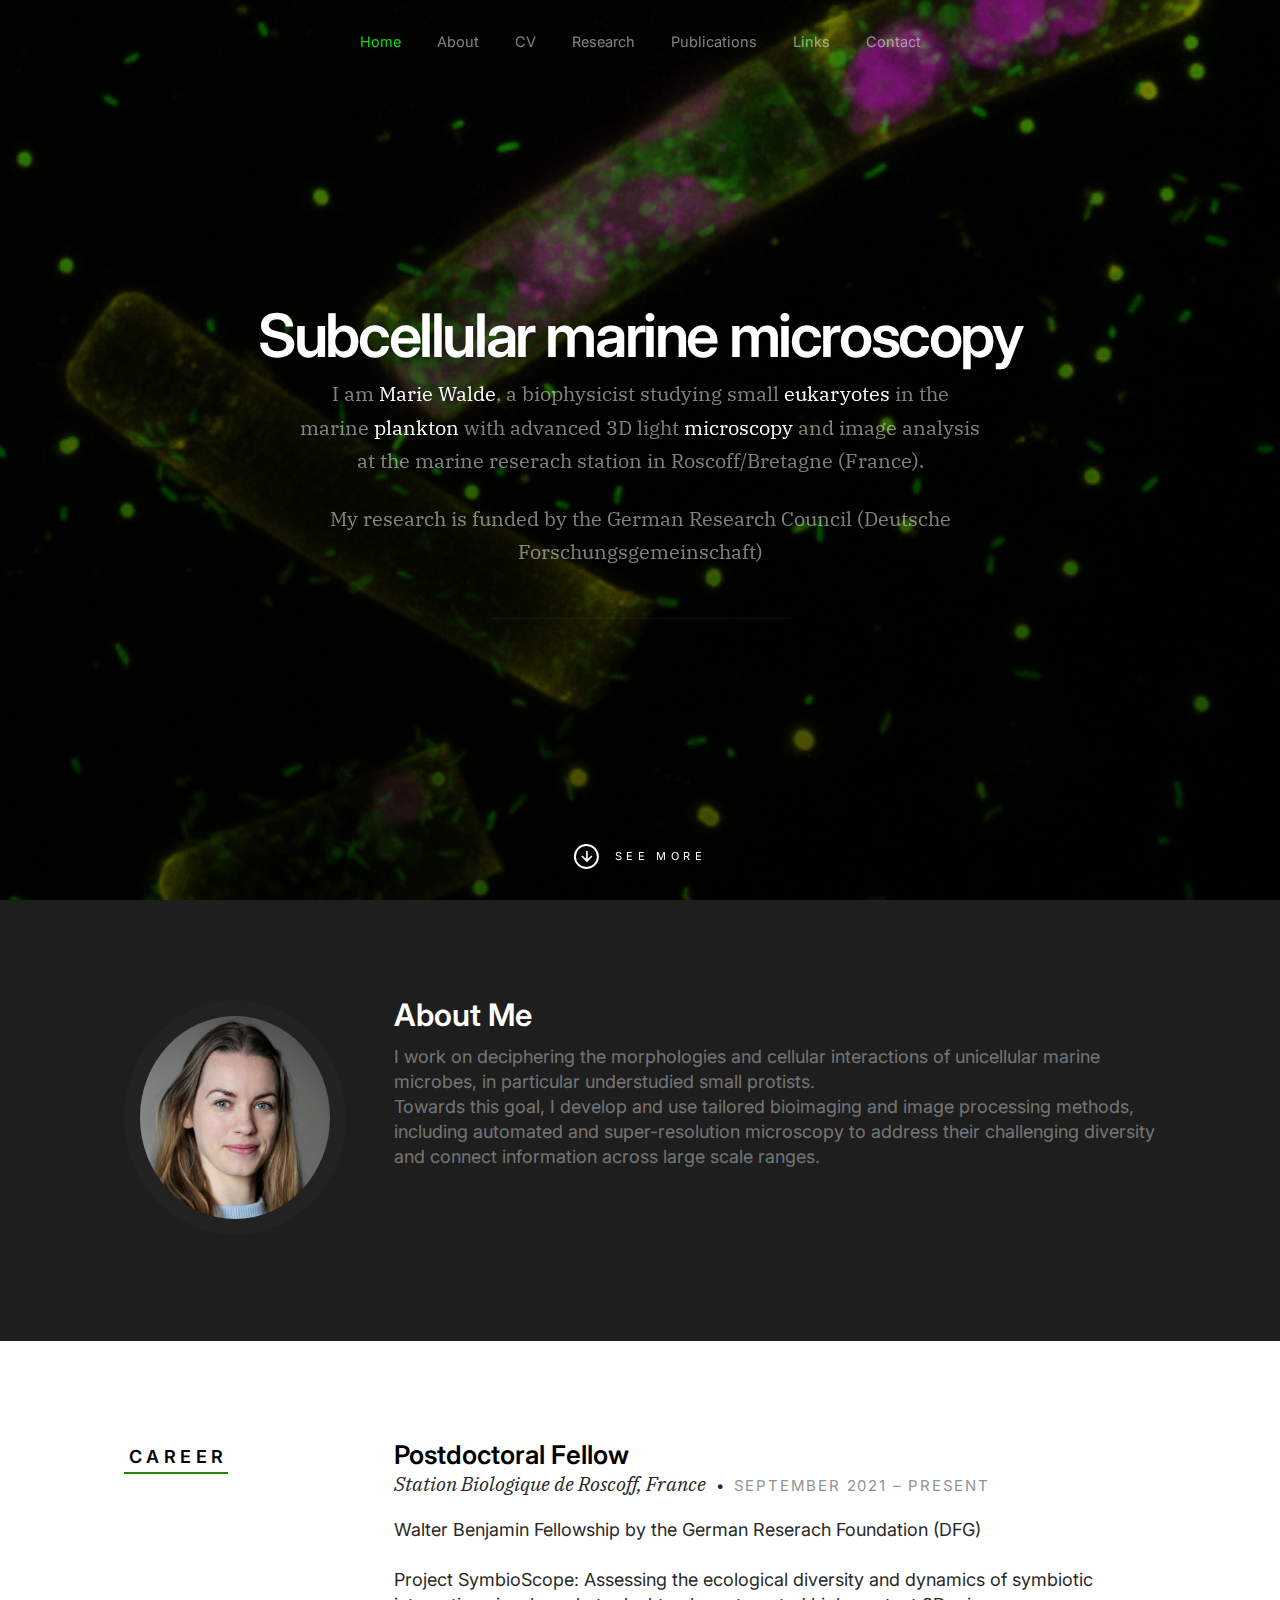
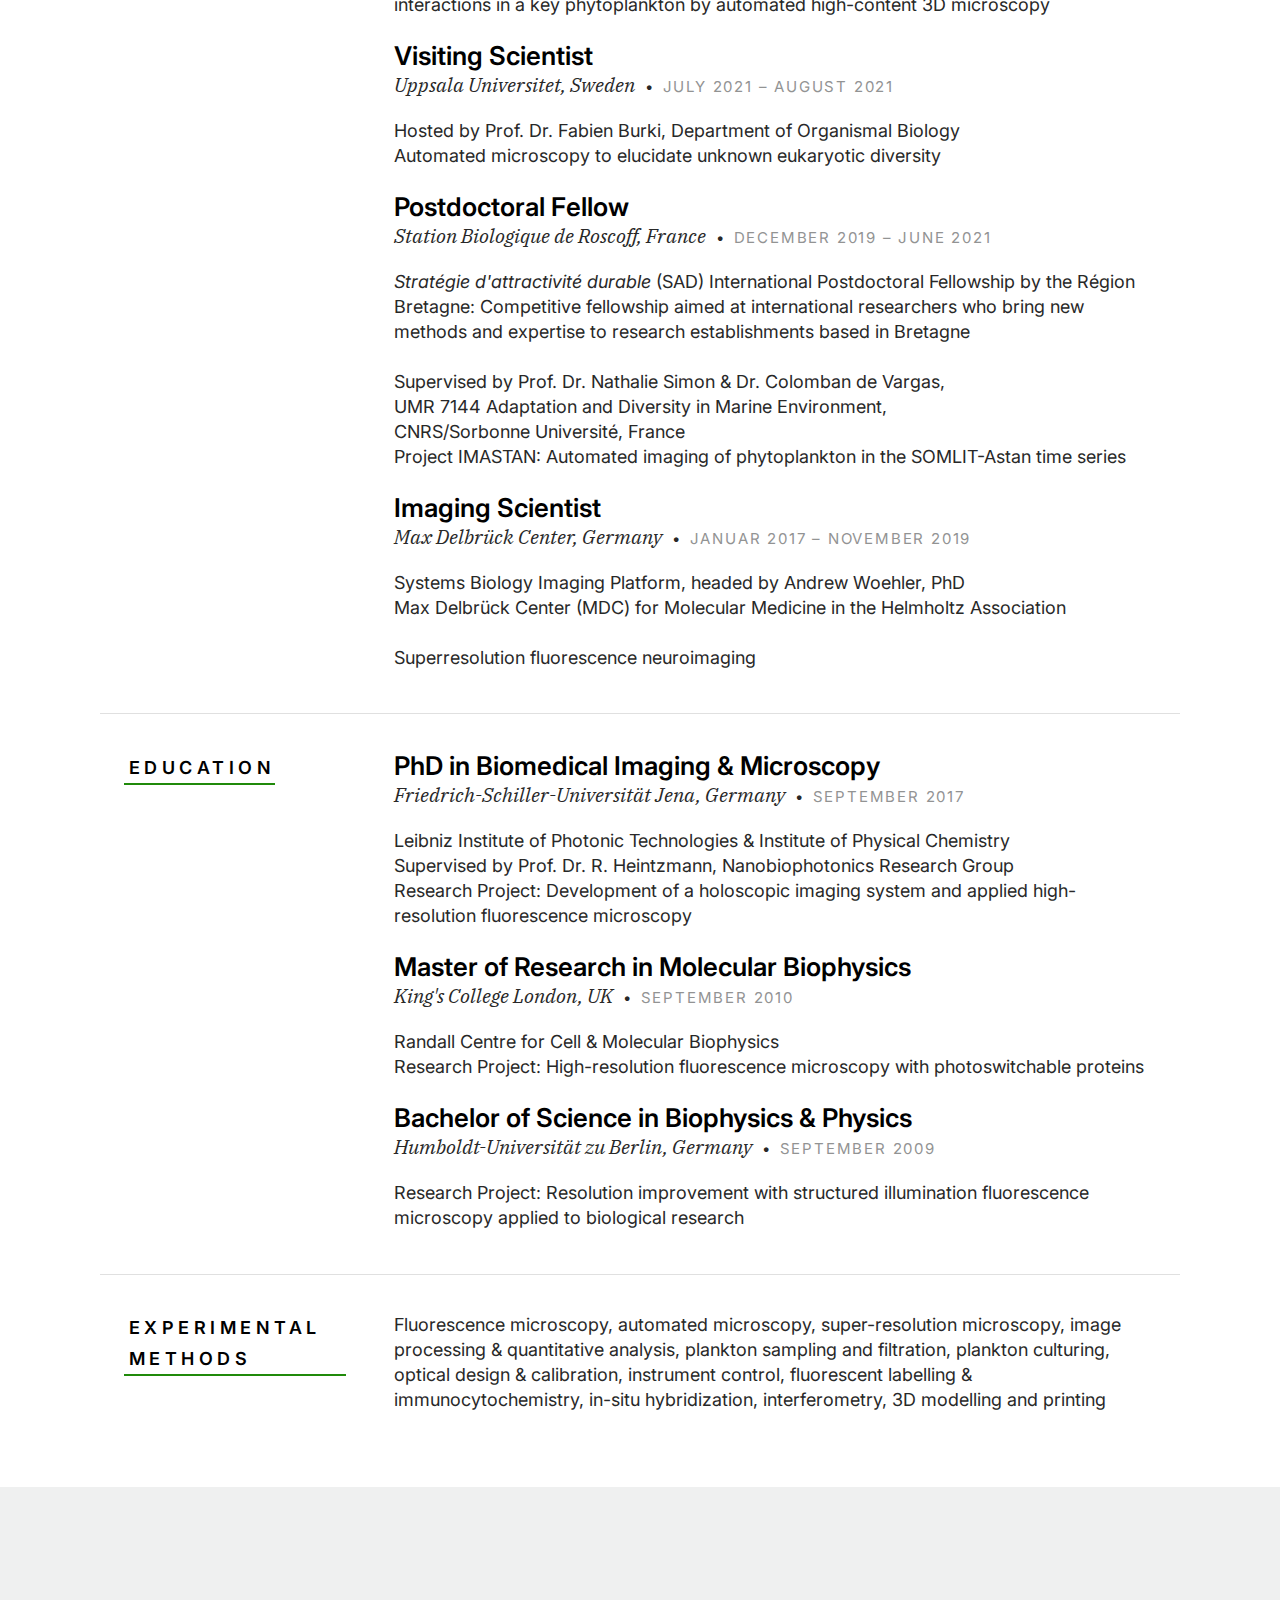
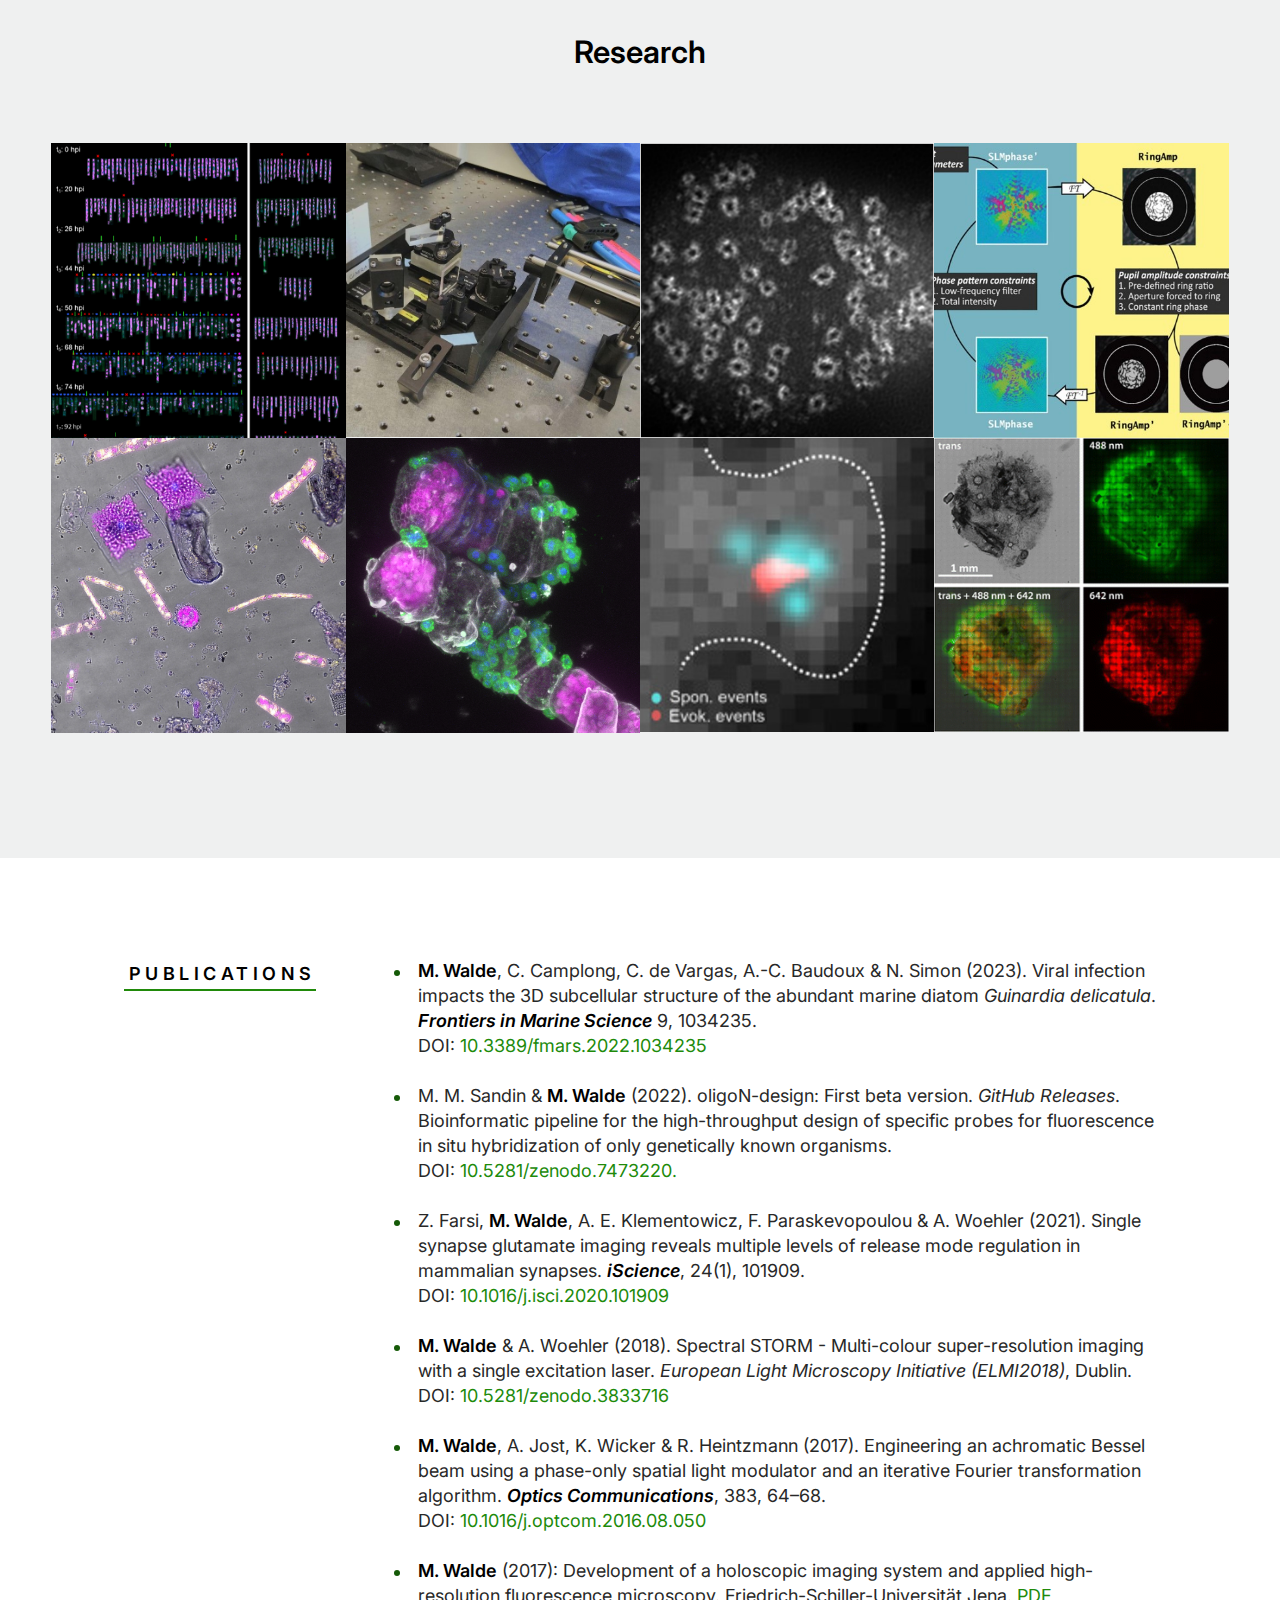
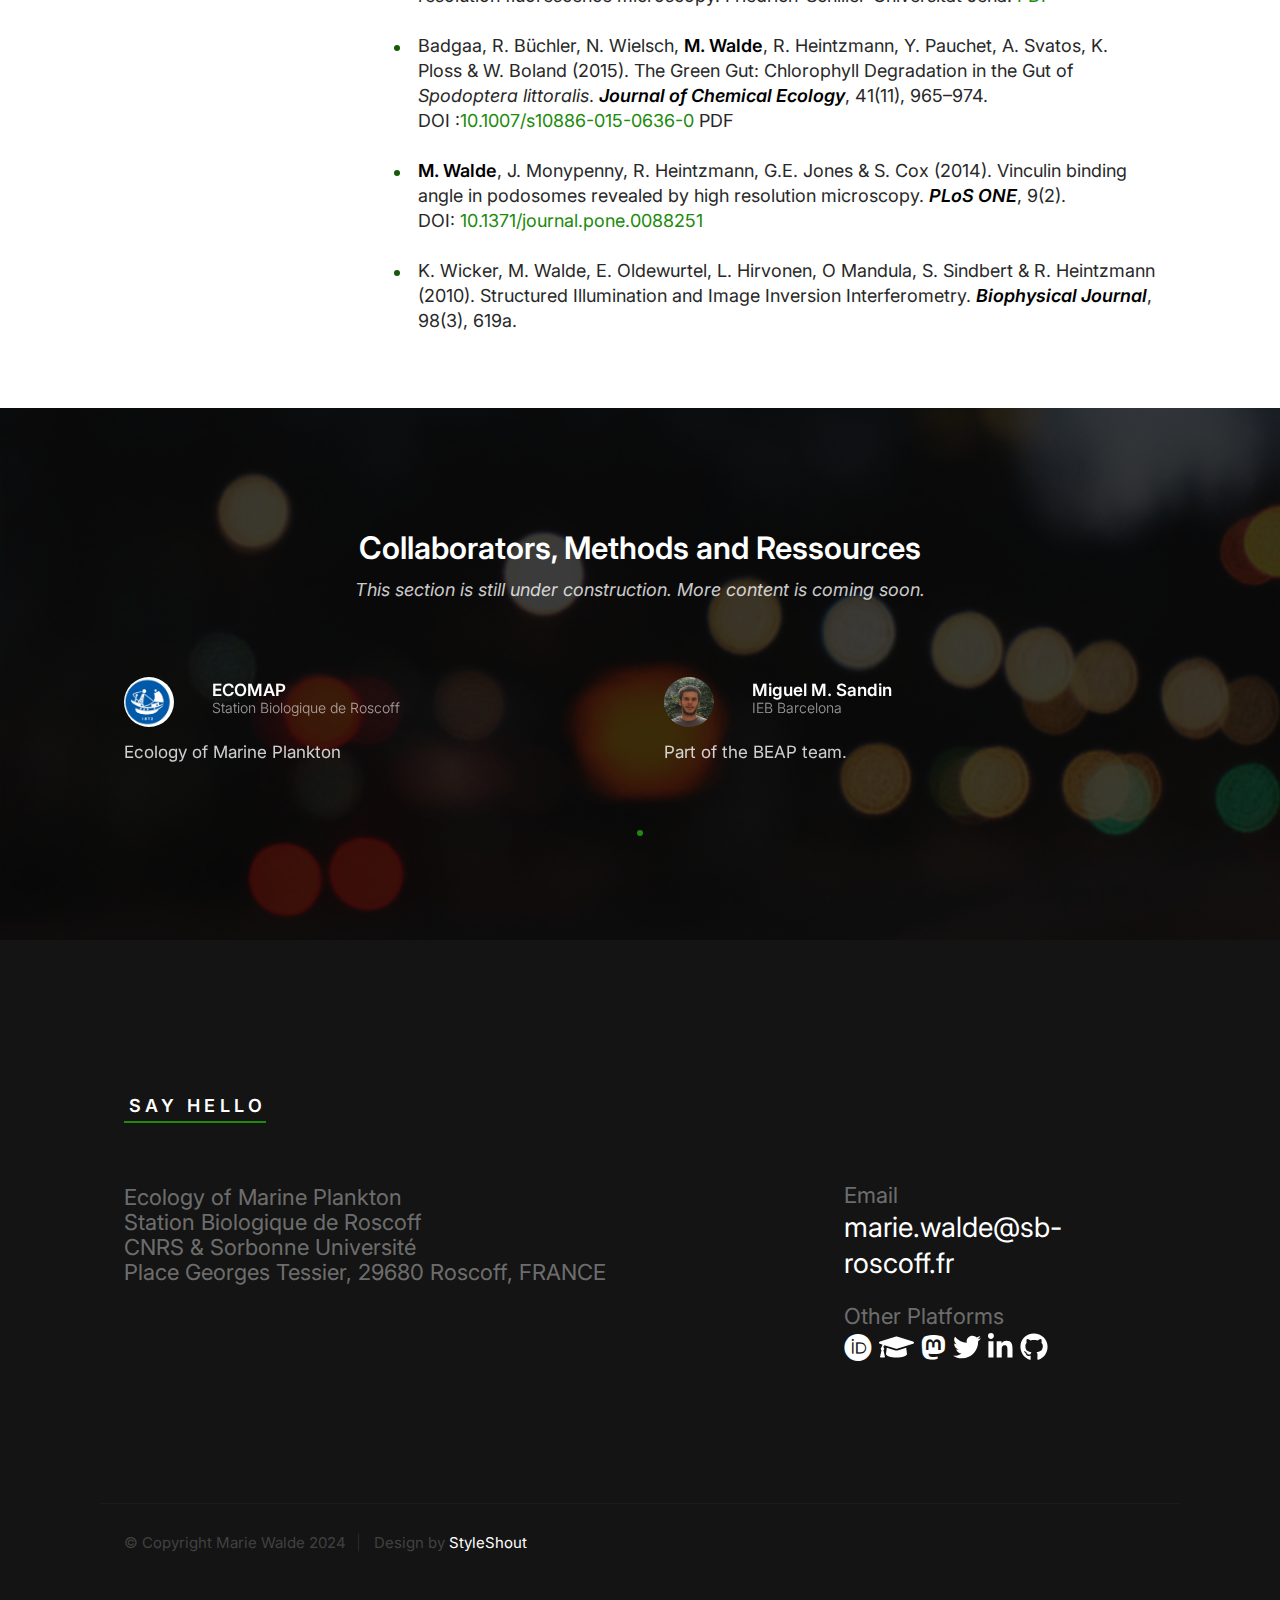
==== commit 4ef0d88f: "Updated Research Section; new images" ====
--- a/index.html
+++ b/index.html
@@ -301,152 +301,162 @@
         <div class="row s-portfolio__header">
             <div class="column large-12">
                 <h3>Research</h3>
-                <p><i>This section is still under construction. More content is coming soon.</i></p>
             </div>
         </div>
         <div class="row collapse block-large-1-4 block-medium-1-3 block-tab-1-2 block-500-stack folio-list">
+
+          <div class="column folio-item">
+              <a href="#Gdel" class="folio-item__thumb">
+                  <img src="images/Gdel_thumb.png"
+                       alt="ViralInfection_HighTroughput">
+              </a>
+          </div> <!-- end folio-item -->
+
             <div class="column folio-item">
-                <a href="#modal-01" class="folio-item__thumb">
-                    <img src="images/Bild8_portfolio.jpg"
+                <a href="#SpectralSTORM" class="folio-item__thumb">
+                    <img src="images/SpectralSTORM_thumb.jpg"
                          alt="">
                 </a>
             </div> <!-- end folio-item -->
+
+
             <div class="column folio-item">
-                <a href="#modal-02" class="folio-item__thumb">
-                    <img src="images/portfolio/lamp.jpg"
-                         srcset="images/portfolio/lamp.jpg 1x,
-                                 images/portfolio/lamp@2x.jpg 2x" alt="">
+                <a href="#Podosomes" class="folio-item__thumb">
+                    <img src="images/podosome_thumb.jpg"
+                          alt="Podosomes">
                 </a>
             </div> <!-- end folio-item -->
+
             <div class="column folio-item">
-                <a href="#modal-03" class="folio-item__thumb">
-                    <img src="images/portfolio/minimalismo.jpg"
-                         srcset="images/portfolio/minimalismo.jpg 1x,
-                                 images/portfolio/minimalismo@2x.jpg 2x" alt="">
+                <a href="#Bessel" class="folio-item__thumb">
+                    <img src="images/Bessel_thumb.jpg"
+                         alt="Bessel beams">
                 </a>
             </div> <!-- end folio-item -->
+
             <div class="column folio-item">
-                <a href="#modal-04" class="folio-item__thumb">
-                    <img src="images/portfolio/shutterbug.jpg"
-                         srcset="images/portfolio/shutterbug.jpg 1x,
-                                 images/portfolio/shutterbug@2x.jpg 2x" alt="">
+                <a href="#FISH" class="folio-item__thumb">
+                    <img src="images/FISH_thumb.jpg"
+                         alt="Genetically guided microscopy">
                 </a>
             </div> <!-- end folio-item -->
+
             <div class="column folio-item">
-                <a href="#modal-05" class="folio-item__thumb">
-                    <img src="images/portfolio/fuji.jpg"
-                         srcset="images/portfolio/fuji.jpg 1x,
-                                 images/portfolio/fuji@2x.jpg 2x" alt="">
+                <a href="#Laby" class="folio-item__thumb">
+                    <img src="images/Laby_thumb.png"
+                         alt="Labyrinthula infection">
                 </a>
             </div> <!-- end folio-item -->
+
             <div class="column folio-item">
-                <a href="#modal-06" class="folio-item__thumb">
-                    <img src="images/portfolio/skaterboy.jpg"
-                         srcset="images/portfolio/skaterboy.jpg 1x,
-                                 images/portfolio/skaterboy@2x.jpg 2x" alt="">
+                <a href="#Synapse" class="folio-item__thumb">
+                    <img src="images/synapse_thumb.jpg"
+                         alt="Spatial regulation of hippocampal synapses">
                 </a>
             </div> <!-- end folio-item -->
+
+
+            <div class="column folio-item">
+                <a href="#GreenGut" class="folio-item__thumb">
+                    <img src="images/greengut.png"
+                         alt="Chlorophyll degradation in insect larvae">
+                </a>
+            </div> <!-- end folio-item -->
+
         </div> <!-- end folio-list -->
 
         <!-- Modal Templates Popup
         =========================================================== -->
-        <div id="modal-01" hidden>
-            <div class="modal-popup">
-                <img src="images/Bild8.jpg" alt="" />
+        <div id="SpectralSTORM" hidden>
+            <div class="modal-popup">
                 <!-- It is probably best to remove these popups and create real subpages instead-->
                 <div class="modal-popup__desc">
-                    <h5>Droplet</h5>
-                    <p>Odio soluta enim quos sit asperiores rerum rerum repudiandae cum. Vel voluptatem alias qui assumenda iure et expedita voluptatem. Ratione officiis quae.
-                      Odio soluta enim quos sit asperiores rerum rerum repudiandae cum. Vel voluptatem alias qui assumenda iure et expedita voluptatem. Ratione officiis quae.</p>
-                    <p>Odio soluta enim quos sit asperiores rerum rerum repudiandae cum. Vel voluptatem alias qui assumenda iure et expedita voluptatem. Ratione officiis quae.</p>
-                    <p>Odio soluta enim quos sit asperiores rerum rerum repudiandae cum. Vel voluptatem alias qui assumenda iure et expedita voluptatem. Ratione officiis quae.</p>
-                    <p>Odio soluta enim quos sit asperiores rerum rerum repudiandae cum. Vel voluptatem alias qui assumenda iure et expedita voluptatem. Ratione officiis quae.</p>
+                    <h5>Spectral STORM</h5>
+                    <p><b>Background & Objective:</b> Typical dimensions of synaptic structures are below the diffraction limit of light. Synaptic cleft sizes are 20-40 nm, and the diameter of synaptic vesicles is ~50-200 nm. The aim of this project was to study the spatial distribution of proteins at the presynaptic terminal and map their localisation against pre- and post-synaptic markers (Bassoon, PSD95) on hundreds of synapses in parallel. However, multicolour imaging is challenging on the nanoscale, as it requires precise image registration, and chromatic aberrations or drift can easily disturb these measurements.</p>
+                    <p><b>Results:</b> I assembled a custom superresolution microscope based on nanoscale localisation microscopy for the simultaneous acquisition of up to 4 different fluorophores with a single excitation laser, objective, camera, and a large field of view. The spectral fingerprint of each emission event serves to classify fluorophore. This was a new method at the MDC. I autonomously established and optimised the entire pipeline, from sample preparation, optical design, laser safety, instrument control, and image acquisition to data handling and image analysis. </p>
+                    <p><img src="images/SpectralSTORM.png" alt="" /></p>
                     <ul class="modal-popup__cat">
-                        <li>Branding</li>
-                        <li>Product Design</li>
+                      <li>Optical alignment</li>
+                      <li>Instrument control</li>
+                      <li>Laser safety</li>
+                      <li>Superresolution microscopy</li>
                     </ul>
                 </div>
-
-                <a href="https://www.behance.net/" class="modal-popup__details">Project link</a>
-            </div>
-        </div> <!-- end modal -->
-        <div id="modal-02" hidden>
-            <div class="modal-popup">
-                <img src="images/portfolio/gallery/g-lamp.jpg" alt="" />
-
-                <div class="modal-popup__desc">
-                    <h5>The Lamp</h5>
-                    <p>Proin gravida nibh vel velit auctor aliquet. Aenean sollicitudin, lorem quis bibendum auctor, nisi elit consequat ipsum, nec sagittis sem nibh id elit.</p>
+            </div>
+        </div> <!-- end modal -->
+
+        <div id="Gdel" hidden>
+            <div class="modal-popup">
+                <div class="modal-popup__desc">
+                    <h5>Viral infection impacts the 3D subcellular structure of a marine diatom</h5>
+                    <p></p>
+                    <p> <img src="images/diatoms1.png"/></p>
+                    <p> <i>Left: </i>Monitoring of hundreds of individual diatoms with automated high-throughput microscopy.</p>
+                    <p> <i>Bottom right: </i>The size and shape of chloroplasts and nuclei was analysed with 3D morphometry. Chloroplast deformation after viral infection coincides with the drop in photosynthetic efficiency of the bulk culture.</p>
+                    <p> <i>Top right: </i>Two main cell fates were observed, lysis or auxospore formation. </p>
                     <ul class="modal-popup__cat">
-                        <li>Branding</li>
+                        <li>Marine Ecology</li>
                     </ul>
                 </div>
-
-                <a href="https://www.behance.net/" class="modal-popup__details">Project link</a>
-            </div>
-        </div> <!-- end modal -->
-        <div id="modal-03" hidden>
-            <div class="modal-popup">
-                <img src="images/portfolio/gallery/g-minimalismo.jpg" alt="" />
-
-                <div class="modal-popup__desc">
-                    <h5>Minimalismo</h5>
-                    <p>Exercitationem reprehenderit quod explicabo consequatur aliquid ut magni ut. Deleniti quo corrupti illum velit eveniet ratione necessitatibus ipsam mollitia.</p>
+            </div>
+        </div> <!-- end modal -->
+
+        <div id="Podosomes" hidden>
+            <div class="modal-popup">
+                <div class="modal-popup__desc">
+                    <h5>Superresolution microscopy of podosomes</h5>
+                    <p></p>
+                    <p>  <img src="images/Podosome1.png" alt="" /></p>
                     <ul class="modal-popup__cat">
-                        <li>Product Design</li>
+                        <li>Superresolution microscopy</li>
                     </ul>
                 </div>
-
-                <a href="https://www.behance.net/" class="modal-popup__details">Project link</a>
-            </div>
-        </div> <!-- end modal -->
-        <div id="modal-04" hidden>
-            <div class="modal-popup">
-                <img src="images/portfolio/gallery/g-shutterbug.jpg" alt="" />
-
-                <div class="modal-popup__desc">
-                    <h5>Shutterbug</h5>
-                    <p>Dolores velit qui quos nobis. Aliquam delectus voluptas quos possimus non voluptatem voluptas voluptas. Est doloribus eligendi porro doloribus voluptatum.</p>
+            </div>
+        </div> <!-- end modal -->
+
+        <div id="Bessel" hidden>
+            <div class="modal-popup">
+                <img src="images/Bessel_thumb.jpg" alt="" />
+                <div class="modal-popup__desc">
+                    <h5>Optical design of an achromatic Bessel beam </h5>
+                    <p></p>
+                      <p>  <img src="https://ars.els-cdn.com/content/image/1-s2.0-S2589004220311068-gr3.jpg" alt="" /></p>
+
                     <ul class="modal-popup__cat">
-                        <li>E-Commerce</li>
+                        <li>Optical engineering</li>
                     </ul>
                 </div>
-
-                <a href="https://www.behance.net/" class="modal-popup__details">Project link</a>
-            </div>
-        </div> <!-- end modal -->
-        <div id="modal-05" hidden>
-            <div class="modal-popup">
-
-                <img src="images/portfolio/gallery/g-fuji.jpg" alt="" />
-
-                <div class="modal-popup__desc">
-                    <h5>Fuji</h5>
-                    <p>Proin gravida nibh vel velit auctor aliquet. Aenean sollicitudin, lorem quis bibendum auctor, nisi elit consequat ipsum, nec sagittis sem nibh id elit.</p>
-                    <ul class="modal-popup__cat">
-                        <li>Product Design</li>
-                    </ul>
-                </div>
-
-                <a href="https://www.behance.net/" class="modal-popup__details">Project link</a>
-            </div>
-        </div> <!-- end modal -->
-        <div id="modal-06" hidden>
-            <div class="modal-popup">
-                <img src="images/portfolio/gallery/g-skaterboy.jpg" alt="" />
-
-                <div class="modal-popup__desc">
-                    <h5>Skaterboy</h5>
-                    <p>Quisquam vel libero consequuntur autem voluptas. Qui aut vero. Omnis fugit mollitia cupiditate voluptas. Aenean sollicitudin, lorem quis bibendum auctor.</p>
-                    <ul class="modal-popup__cat">
-                        <li>Branding</li>
-                        <li>Product Design</li>
-                    </ul>
-                </div>
-
-                <a href="https://www.behance.net/" class="modal-popup__details">Project link</a>
-            </div>
-        </div> <!-- end modal -->
+            </div>
+        </div> <!-- end modal -->
+
+        <div id="Synapse" hidden>
+            <div class="modal-popup">
+                <div class="modal-popup__desc">
+                </div>
+            </div>
+        </div> <!-- end modal -->
+
+        <div id="Laby" hidden>
+            <div class="modal-popup">
+                <div class="modal-popup__desc">
+                </div>
+            </div>
+        </div> <!-- end modal -->
+
+        <div id="FISH" hidden>
+            <div class="modal-popup">
+                <div class="modal-popup__desc">
+                </div>
+            </div>
+        </div> <!-- end modal -->
+
+        <div id="GreenGut" hidden>
+            <div class="modal-popup">
+                <div class="modal-popup__desc">
+                </div>
+            </div>
+        </div> <!-- end modal -->
+
     </section> <!-- end s-portfolio -->
 
     <!--Publications
@@ -462,18 +472,21 @@
                     <li>  <b>M. Walde</b>, C. Camplong, C. de Vargas, A.-C. Baudoux & N. Simon (2023). Viral infection impacts the 3D subcellular structure of the abundant marine diatom <i>Guinardia delicatula</i>. <b><i>Frontiers in Marine Science</i></b> 9, 1034235.<br>
                      DOI: <a href="https://www.frontiersin.org/articles/10.3389/fmars.2022.1034235/full">10.3389/fmars.2022.1034235</a> <br><br></li>
 
-                    <li>M. M. Sandin & <b>M. Walde</b> (2022). oligoN-design: First beta version. <i>GitHub Releases</i>.<br> DOI: 10.5281/zenodo.7473220.<br> (Pipeline for the high-throughput design of specific probes for fluorescence in situ hybridization of only genetically known organisms.<br><br></li>
+                    <li>M. M. Sandin & <b>M. Walde</b> (2022). oligoN-design: First beta version. <i>GitHub Releases</i>.<br>
+                      Bioinformatic pipeline for the high-throughput design of specific probes for fluorescence in situ hybridization of only genetically known organisms.<br>
+                      DOI: <a href="https://github.com/MiguelMSandin/oligoN-design">10.5281/zenodo.7473220.</a> <br><br></li>
 
                     <li>Z. Farsi, <b>M. Walde</b>, A. E. Klementowicz, F. Paraskevopoulou & A. Woehler (2021). Single synapse glutamate imaging reveals multiple levels of release mode regulation in mammalian synapses. <b><i>iScience</i></b>, 24(1), 101909.<br>
                     DOI: <a href="https://www.sciencedirect.com/science/article/pii/S2589004220311068">10.1016/j.isci.2020.101909</a> <br><br></li>
 
-                    <li><b>M. Walde</b> & A. Woehler (2018). Spectral STORM - Multi-colour super-resolution imaging with a single excitation laser. <i>European Light Microscopy Initiative (ELMI2018)</i>, Dublin. <br> DOI: 10.5281/zenodo.3833716<br><br></li>
+                    <li><b>M. Walde</b> & A. Woehler (2018). Spectral STORM - Multi-colour super-resolution imaging with a single excitation laser. <i>European Light Microscopy Initiative (ELMI2018)</i>, Dublin. <br>
+                      DOI: <a href="https://zenodo.org/records/3833716">10.5281/zenodo.3833716</a> <br><br></li>
 
                     <li><b>M. Walde</b>, A. Jost, K. Wicker & R. Heintzmann (2017). Engineering an achromatic Bessel beam using a phase-only spatial light modulator and an iterative Fourier transformation algorithm. <b><i>Optics Communications</i></b>, 383, 64–68.<br>
                     DOI: <a href="https://www.sciencedirect.com/science/article/pii/S0030401816307362">10.1016/j.optcom.2016.08.050</a>  <br><br></li>
 
                     <li><b>M. Walde</b> (2017): Development of a holoscopic imaging system and applied high-resolution fluorescence microscopy. Friedrich-Schiller-Universität Jena.
-                    <a href="https://www.db-thueringen.de/receive/dbt_mods_00032808">PDF</a>.<br><br></li>
+                    <a href="https://www.db-thueringen.de/receive/dbt_mods_00032808">PDF</a> <br><br></li>
 
                     <li>Badgaa, R. Büchler, N. Wielsch, <b>M. Walde</b>, R. Heintzmann, Y. Pauchet, A. Svatos, K. Ploss & W. Boland (2015). The Green Gut: Chlorophyll Degradation in the Gut of <i>Spodoptera littoralis</i>. <b><i>Journal of Chemical Ecology</i></b>, 41(11), 965–974.<br>
                     DOI :<a href="https://link.springer.com/article/10.1007/s10886-015-0636-0">10.1007/s10886-015-0636-0</a> PDF <br><br></li>
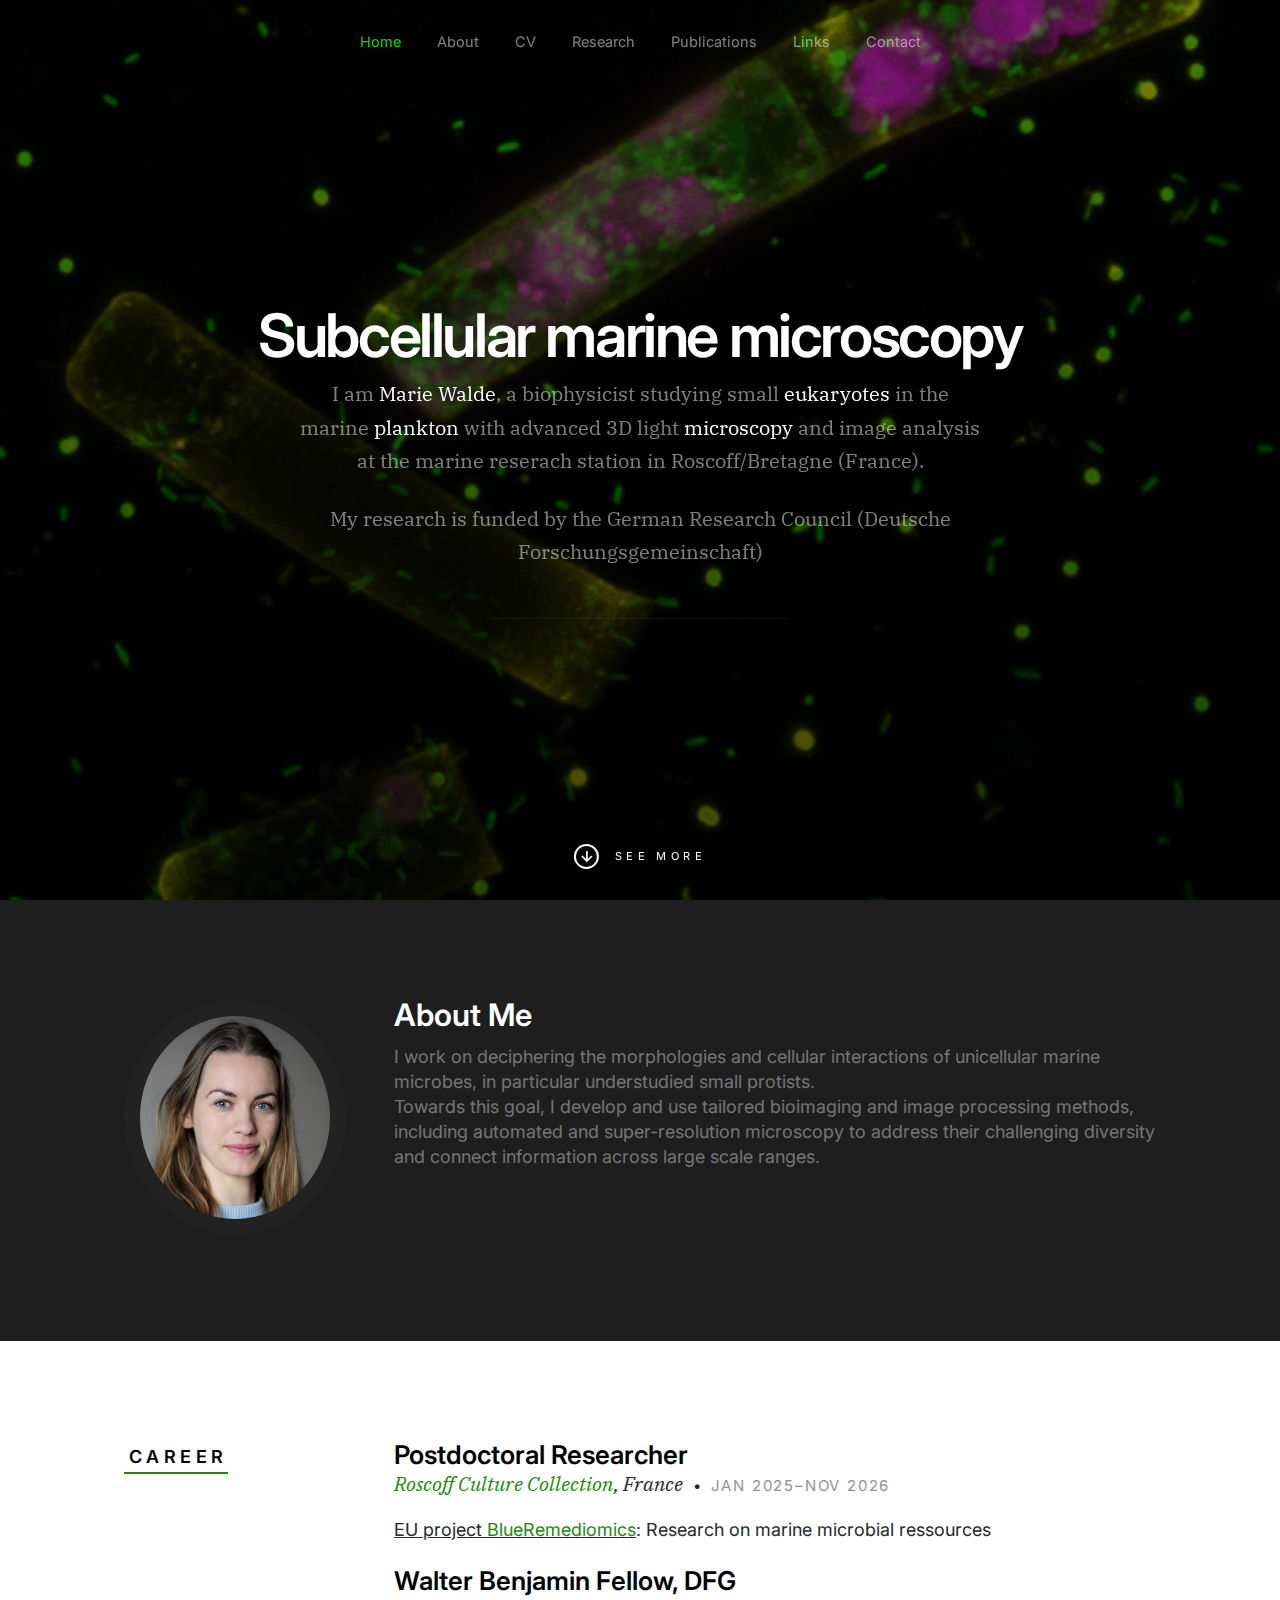
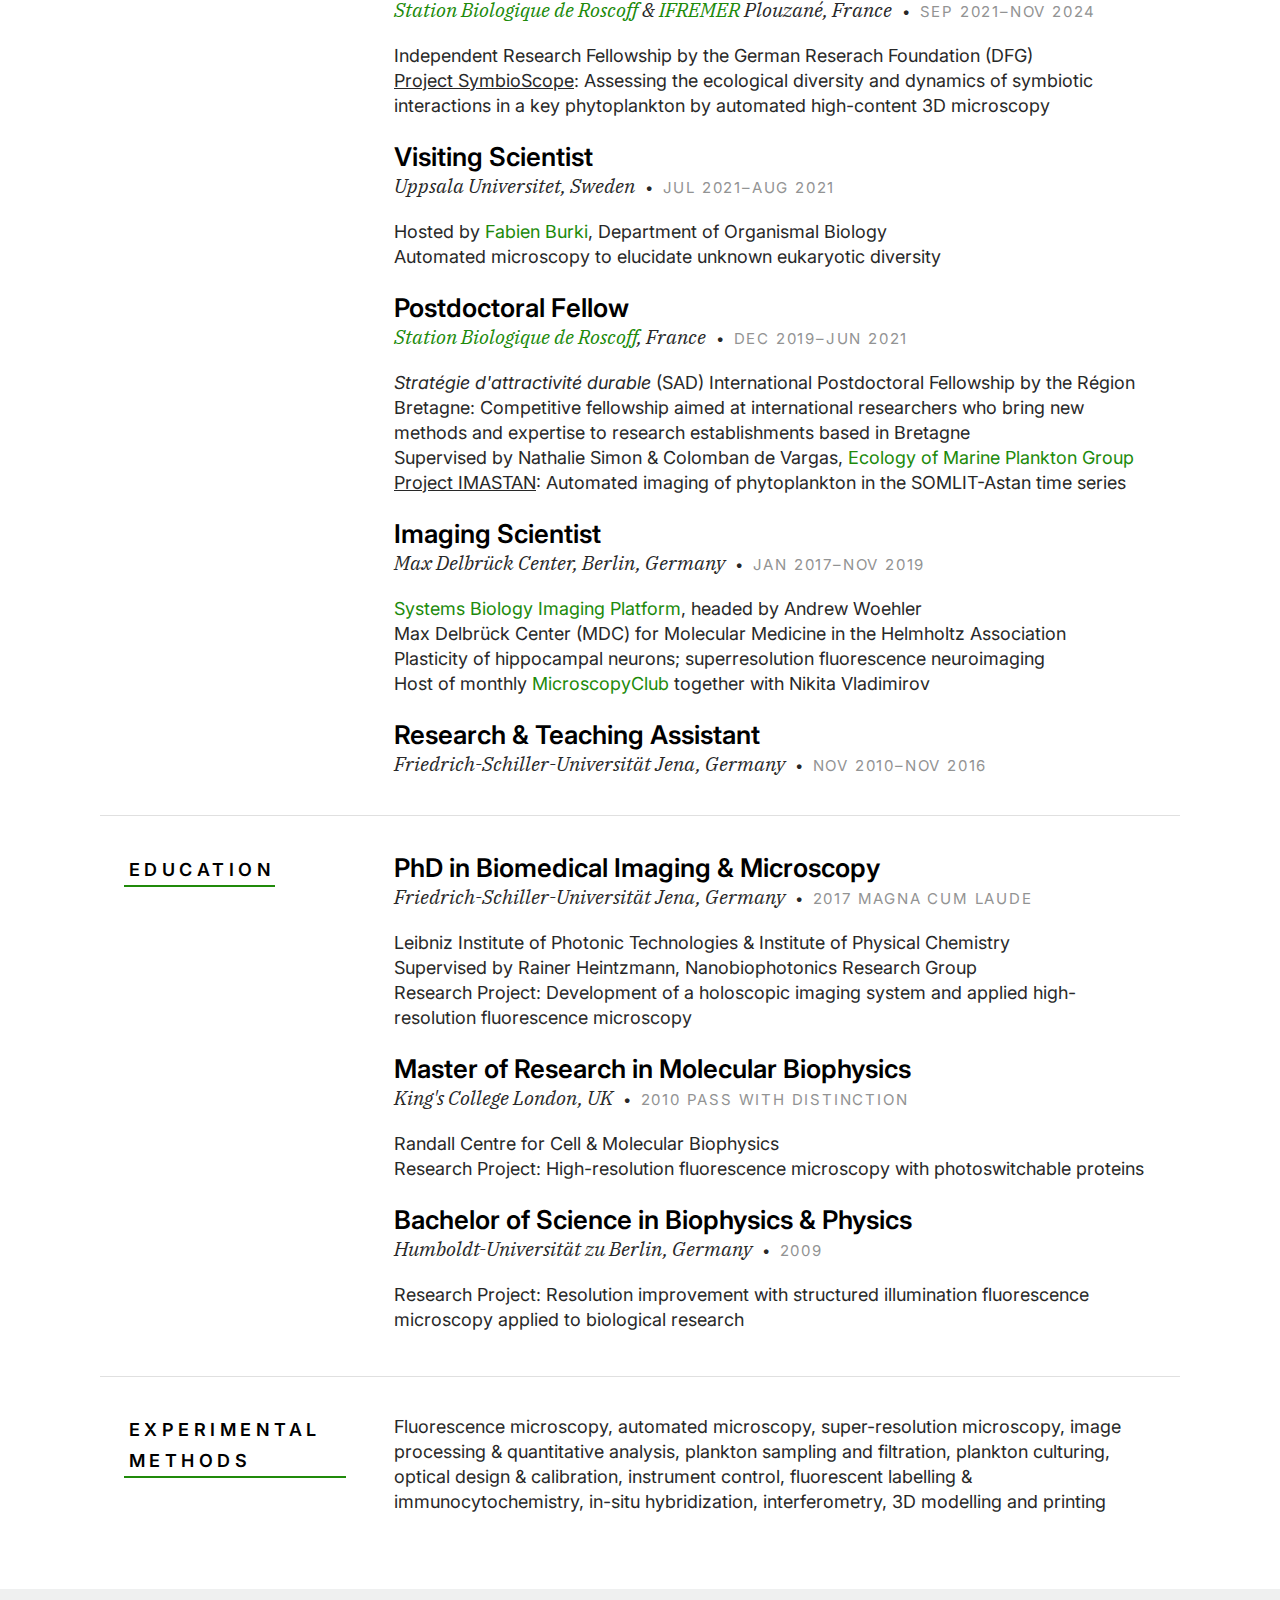
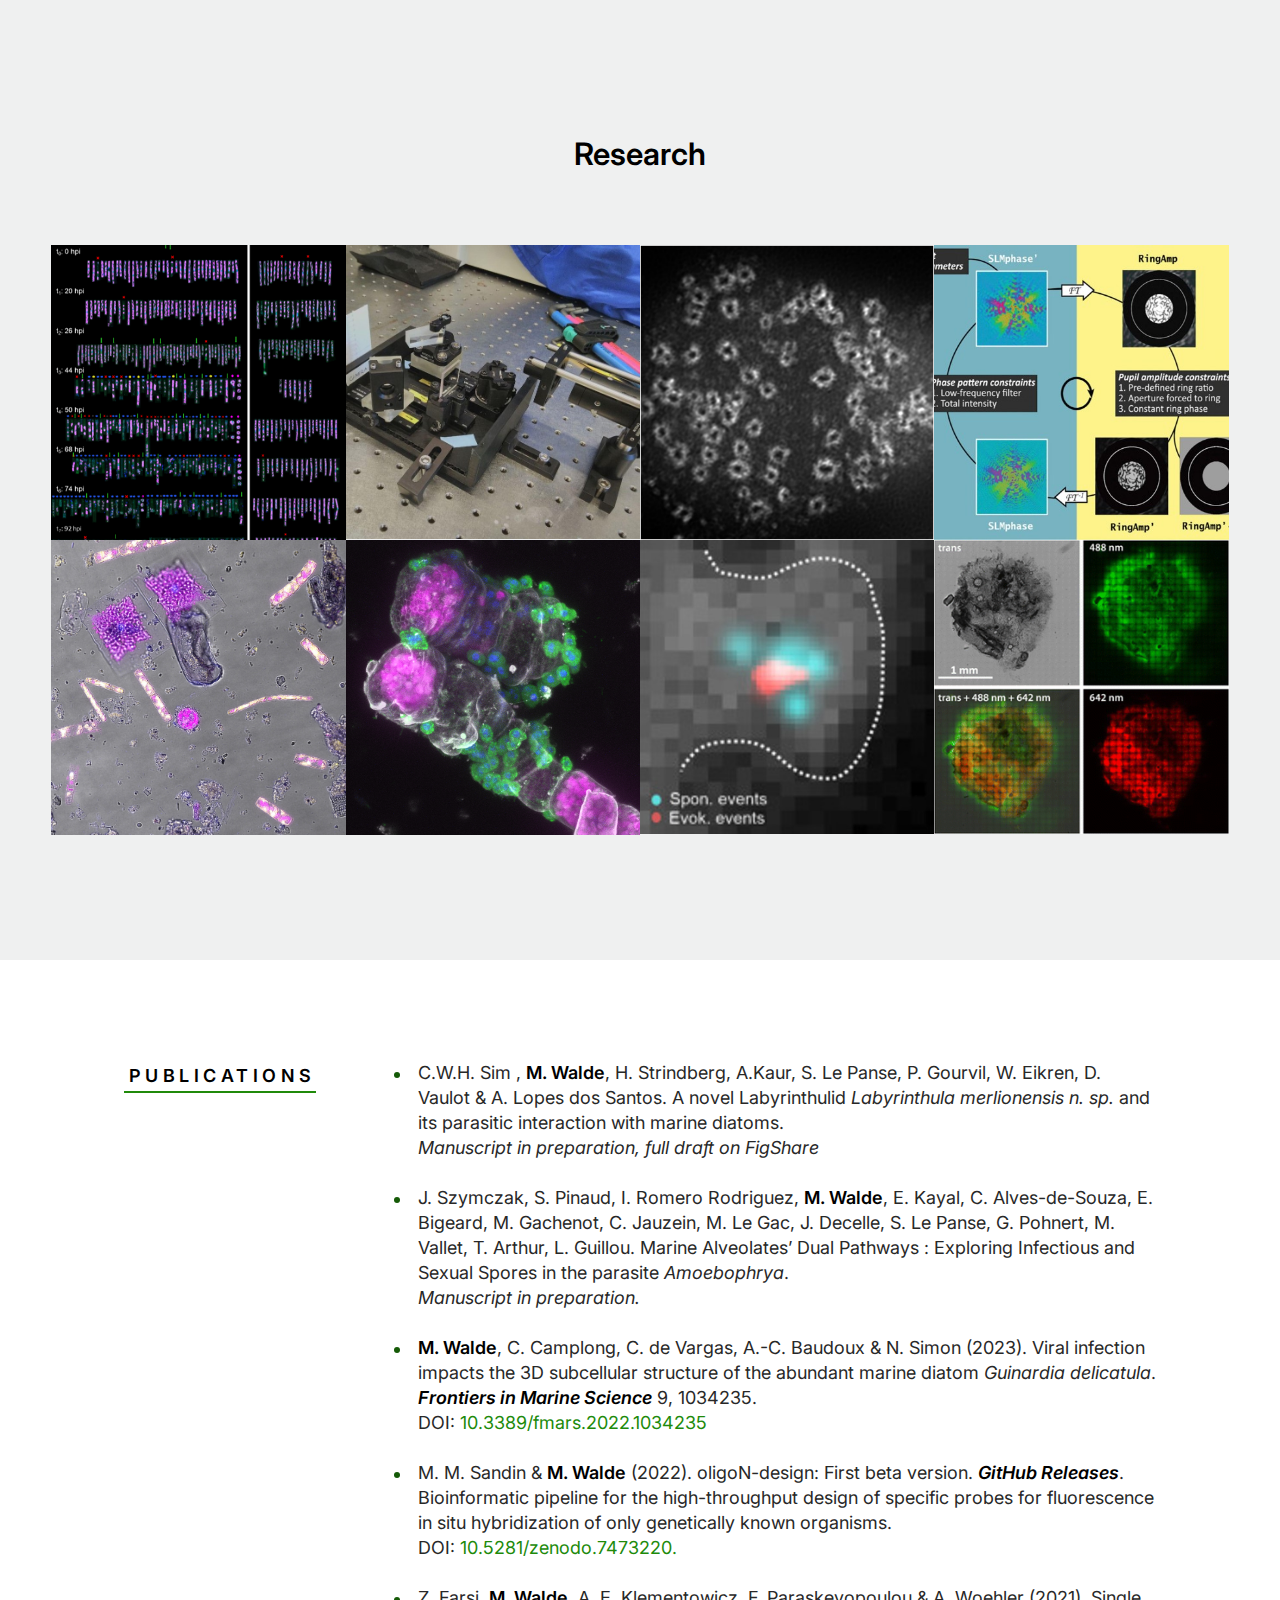
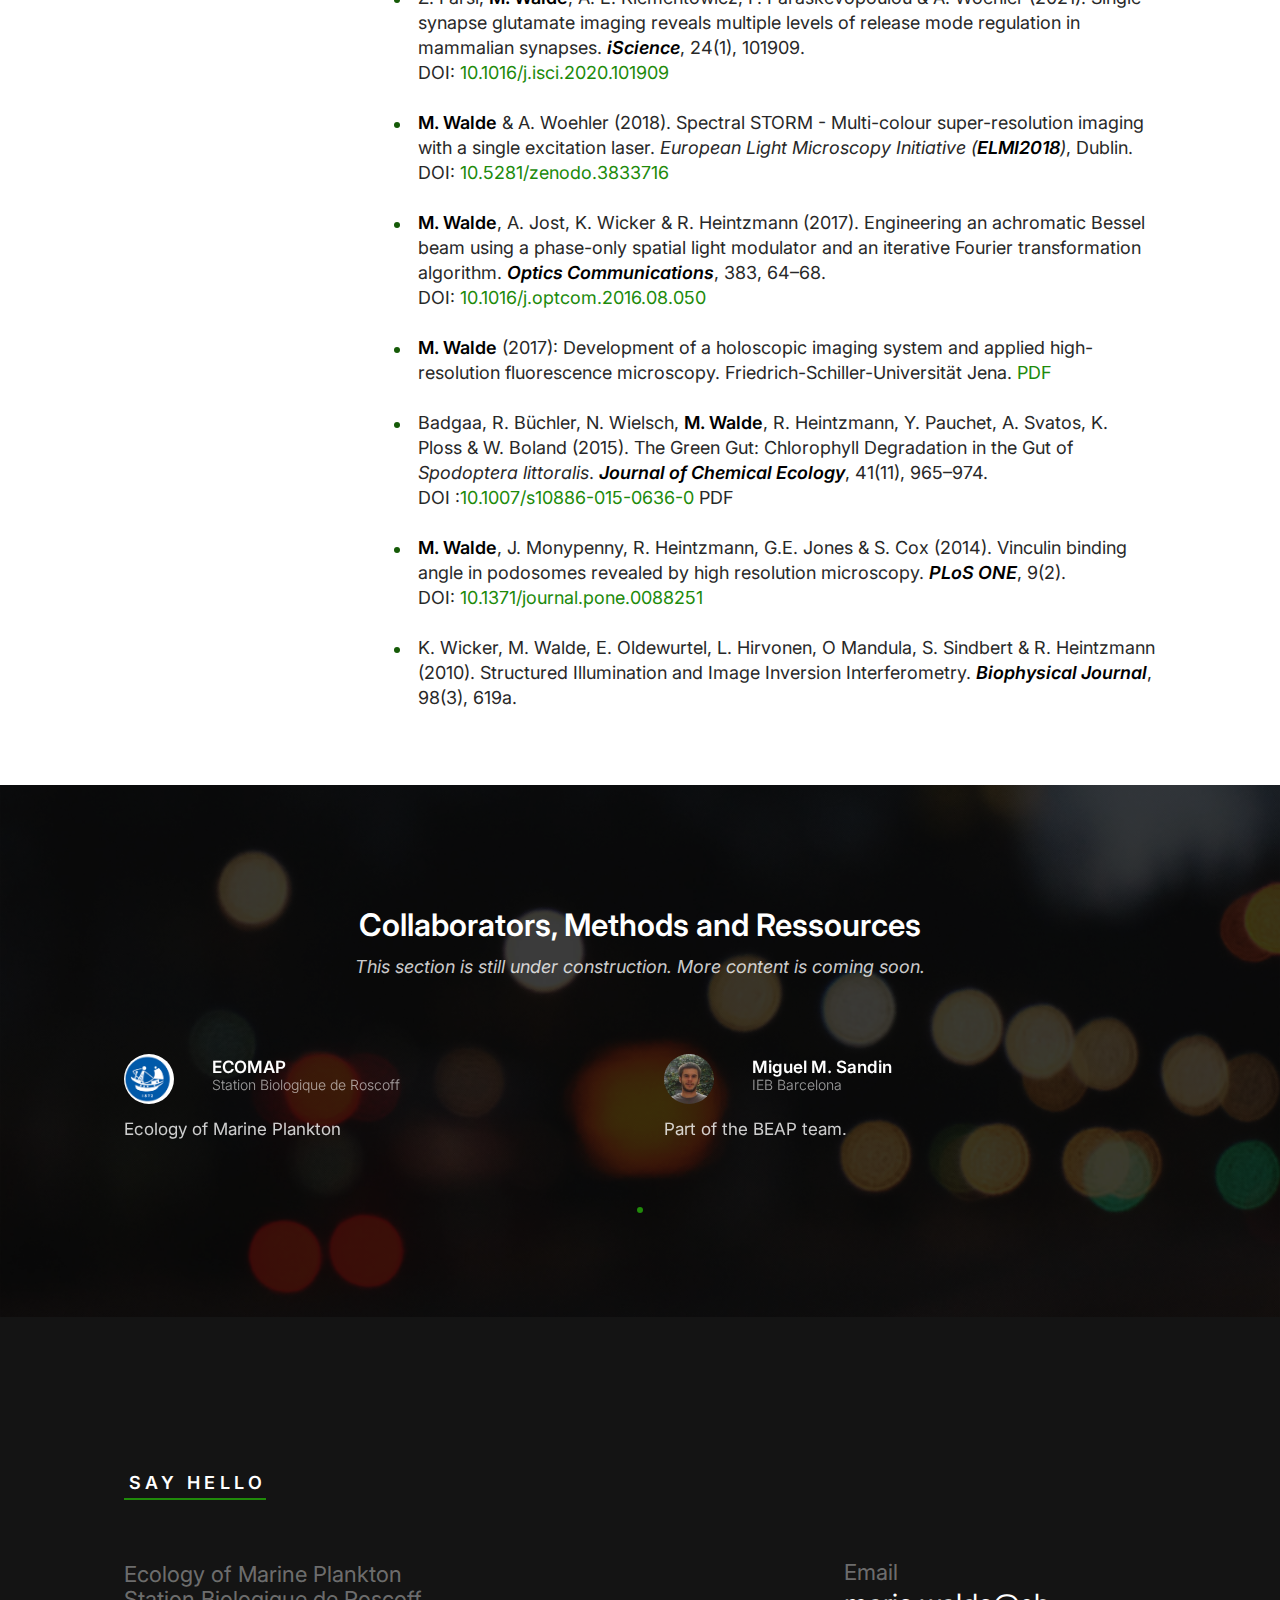
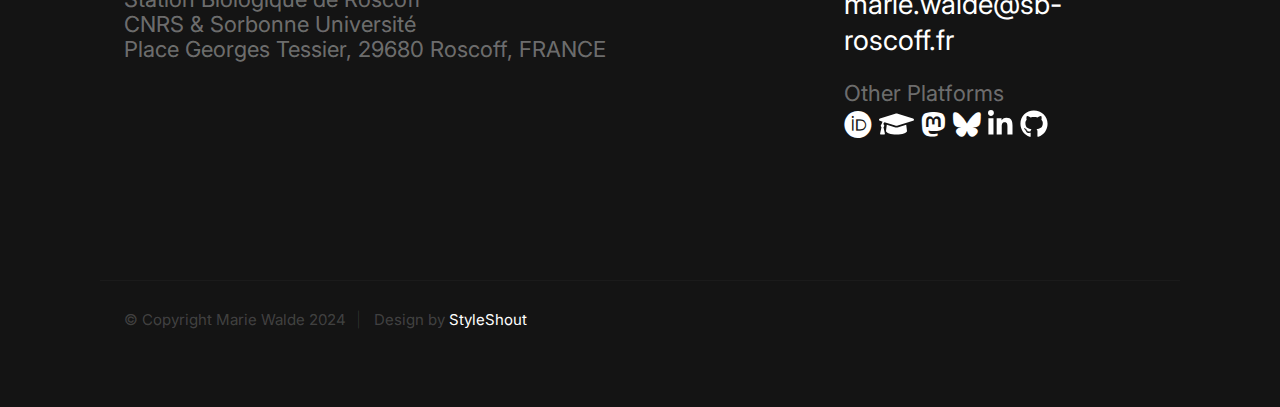
==== commit b0bd50af: "updated publications and social media" ====
--- a/index.html
+++ b/index.html
@@ -142,16 +142,29 @@
 
                 <div class="resume-block">
                     <div class="resume-block__header">
-                        <h4 class="h4">Postdoctoral Fellow</h4>
+                        <h4 class="h4">Postdoctoral Researcher</h4>
                         <p class="resume-block__header-meta">
-                            <span>Station Biologique de Roscoff, France</span>
+                            <span><a href="https://roscoff-culture-collection.org/">Roscoff Culture Collection</a>, France</span>
                             <span class="resume-block__header-date">
-                                September 2021 – Present
+                                Jan 2025–Nov 2026
                             </span>
                         </p>
                     </div>
-                    <p>Walter Benjamin Fellowship by the German Reserach Foundation (DFG) </p>
-                    <p>Project SymbioScope: Assessing the ecological diversity and dynamics of symbiotic interactions in a key phytoplankton by automated high-content 3D microscopy</i>
+                    <p><u>EU project <a href="https://blueremediomics.eu/">BlueRemediomics</a></u>: Research on marine microbial ressources</p>                </div> <!-- end resume-block -->
+
+
+                <div class="resume-block">
+                    <div class="resume-block__header">
+                        <h4 class="h4">Walter Benjamin Fellow, DFG</h4>
+                        <p class="resume-block__header-meta">
+                            <span><a href="https://www.sb-roscoff.fr/">Station Biologique de Roscoff</a> & <a href="https://dyneco.ifremer.fr/Qui-sommes-nous/L-Unite-de-Recherche-DYNECO">IFREMER</a> Plouzané, France</span>
+                            <span class="resume-block__header-date">
+                                Sep 2021–Nov 2024
+                            </span>
+                        </p>
+                    </div>
+                    <p>Independent Research Fellowship by the German Reserach Foundation (DFG) <br>
+                    <u>Project SymbioScope</u>: Assessing the ecological diversity and dynamics of symbiotic interactions in a key phytoplankton by automated high-content 3D microscopy</i>
                     </p>
                 </div> <!-- end resume-block -->
 
@@ -161,11 +174,11 @@
                         <p class="resume-block__header-meta">
                             <span>Uppsala Universitet, Sweden</span>
                             <span class="resume-block__header-date">
-                                July 2021 – August 2021
+                                Jul 2021–Aug 2021
                             </span>
                         </p>
                     </div>
-                    <p> Hosted by Prof. Dr. Fabien Burki, Department of Organismal Biology<br>
+                    <p> Hosted by <a href="https://www.burki-lab.net">Fabien Burki</a>, Department of Organismal Biology<br>
                         Automated microscopy to elucidate unknown eukaryotic diversity
                     </p>
                 </div> <!-- end resume-block -->
@@ -174,21 +187,17 @@
                     <div class="resume-block__header">
                         <h4 class="h4">Postdoctoral Fellow</h4>
                         <p class="resume-block__header-meta">
-                            <span>Station Biologique de Roscoff, France</span>
+                            <span> <a href="https://www.sb-roscoff.fr/">Station Biologique de Roscoff</a>, France</span>
                             <span class="resume-block__header-date">
-                                December 2019 – June 2021
+                                Dec 2019–Jun 2021
                             </span>
                         </p>
                     </div>
-                    <p>
-                      <i>Stratégie d'attractivité durable</i> (SAD) International Postdoctoral Fellowship by the Région Bretagne:
-                      Competitive fellowship aimed at international researchers who bring new methods and expertise to research establishments based in Bretagne
-                    </p>
-                    <p>
-                      Supervised by Prof. Dr. Nathalie Simon & Dr. Colomban de Vargas, <br>
-                      UMR 7144 Adaptation and Diversity in Marine Environment, <br>
-                      CNRS/Sorbonne Université, France<br>
-                      Project IMASTAN: Automated imaging of phytoplankton in the SOMLIT-Astan time series
+                    <p><i>Stratégie d'attractivité durable</i> (SAD) International Postdoctoral Fellowship by the Région Bretagne:
+                      Competitive fellowship aimed at international researchers who bring new methods and expertise to research establishments based in Bretagne <br>
+                      Supervised by Nathalie Simon & Colomban de Vargas,
+                      <a href="https://www.sb-roscoff.fr/en/team-ecomap">Ecology of Marine Plankton Group</a><br>
+                      <u>Project IMASTAN</u>: Automated imaging of phytoplankton in the SOMLIT-Astan time series
                     </p>
                 </div> <!-- end resume-block -->
 
@@ -196,17 +205,28 @@
                     <div class="resume-block__header">
                         <h4 class="h4">Imaging Scientist</h4>
                         <p class="resume-block__header-meta">
-                            <span>Max Delbrück Center, Germany</span>
+                            <span>Max Delbrück Center, Berlin, Germany</span>
                             <span class="resume-block__header-date">
-                                Januar 2017 – November 2019
+                                Jan 2017–Nov 2019
                             </span>
                         </p>
                     </div>
-                    <p>  Systems Biology Imaging Platform, headed by Andrew Woehler, PhD<br>
-                      Max Delbrück Center (MDC) for Molecular Medicine in the Helmholtz Association
-                    </p>
-                    <p>Superresolution fluorescence neuroimaging
-                    </p>
+                    <p>  <a href="https://www.mdc-berlin.de/light-microscopy">Systems Biology Imaging Platform</a>, headed by Andrew Woehler<br>
+                      Max Delbrück Center (MDC) for Molecular Medicine in the Helmholtz Association <br>
+                    Plasticity of hippocampal neurons; superresolution fluorescence neuroimaging <br>
+                    Host of monthly <a href="https://preibischlab.mdc-berlin.de/microscopy-club/">MicroscopyClub</a> together with Nikita Vladimirov </p>
+                </div> <!-- end resume-block -->
+
+                <div class="resume-block">
+                    <div class="resume-block__header">
+                        <h4 class="h4">Research & Teaching Assistant</h4>
+                        <p class="resume-block__header-meta">
+                            <span>Friedrich-Schiller-Universität Jena, Germany</span>
+                            <span class="resume-block__header-date">
+                                Nov 2010–Nov 2016
+                            </span>
+                        </p>
+                    </div>
                 </div> <!-- end resume-block -->
             </div>
         </div> <!-- s-resume__section -->
@@ -224,12 +244,12 @@
                       <p class="resume-block__header-meta">
                           <span>Friedrich-Schiller-Universität Jena, Germany</span>
                           <span class="resume-block__header-date">
-                              September 2017
+                              2017  magna cum laude
                           </span>
                       </p>
                   </div>
                   <p> Leibniz Institute of Photonic Technologies & Institute of Physical Chemistry<br>
-                    Supervised by Prof. Dr. R. Heintzmann, Nanobiophotonics Research Group<br>
+                    Supervised by Rainer Heintzmann, Nanobiophotonics Research Group<br>
                     <i></i>Research Project: Development of a holoscopic imaging system and applied high-resolution fluorescence microscopy
                   </p>
               </div> <!-- end resume-block -->
@@ -240,7 +260,7 @@
                         <p class="resume-block__header-meta">
                             <span>King's College London, UK</span>
                             <span class="resume-block__header-date">
-                                September 2010
+                                2010  Pass with Distinction
                             </span>
                         </p>
                     </div>
@@ -256,7 +276,7 @@
                         <p class="resume-block__header-meta">
                             <span>Humboldt-Universität zu Berlin, Germany</span>
                             <span class="resume-block__header-date">
-                                September 2009
+                                2009
                             </span>
                         </p>
                     </div>
@@ -469,17 +489,23 @@
           <div class="column large-9 tab-12">
               <div class="resume-block">
                 <ul class="disc">
+                    <li>  C.W.H. Sim , <b>M. Walde</b>, H. Strindberg, A.Kaur, S. Le Panse, P. Gourvil, W. Eikren, D. Vaulot & A. Lopes dos Santos. A novel Labyrinthulid <i>Labyrinthula merlionensis n. sp.</i> and its parasitic interaction with marine diatoms.<br> 
+                        <i>Manuscript in preparation, full draft on FigShare</i><br><br></li>
+
+                    <li>  J. Szymczak, S. Pinaud, I. Romero Rodriguez, <b>M. Walde</b>, E. Kayal, C. Alves-de-Souza, E. Bigeard, M. Gachenot, C. Jauzein, M. Le Gac, J. Decelle, S. Le Panse, G. Pohnert, M. Vallet, T. Arthur, L. Guillou. Marine Alveolates’ Dual Pathways : Exploring Infectious and Sexual Spores in the parasite <i>Amoebophrya</i>.<br>
+                        <i>Manuscript in preparation.</i> <br><br></li>
+                        
                     <li>  <b>M. Walde</b>, C. Camplong, C. de Vargas, A.-C. Baudoux & N. Simon (2023). Viral infection impacts the 3D subcellular structure of the abundant marine diatom <i>Guinardia delicatula</i>. <b><i>Frontiers in Marine Science</i></b> 9, 1034235.<br>
                      DOI: <a href="https://www.frontiersin.org/articles/10.3389/fmars.2022.1034235/full">10.3389/fmars.2022.1034235</a> <br><br></li>
 
-                    <li>M. M. Sandin & <b>M. Walde</b> (2022). oligoN-design: First beta version. <i>GitHub Releases</i>.<br>
+                    <li>M. M. Sandin & <b>M. Walde</b> (2022). oligoN-design: First beta version. <b><i>GitHub Releases</i></b>.<br>
                       Bioinformatic pipeline for the high-throughput design of specific probes for fluorescence in situ hybridization of only genetically known organisms.<br>
                       DOI: <a href="https://github.com/MiguelMSandin/oligoN-design">10.5281/zenodo.7473220.</a> <br><br></li>
 
                     <li>Z. Farsi, <b>M. Walde</b>, A. E. Klementowicz, F. Paraskevopoulou & A. Woehler (2021). Single synapse glutamate imaging reveals multiple levels of release mode regulation in mammalian synapses. <b><i>iScience</i></b>, 24(1), 101909.<br>
                     DOI: <a href="https://www.sciencedirect.com/science/article/pii/S2589004220311068">10.1016/j.isci.2020.101909</a> <br><br></li>
 
-                    <li><b>M. Walde</b> & A. Woehler (2018). Spectral STORM - Multi-colour super-resolution imaging with a single excitation laser. <i>European Light Microscopy Initiative (ELMI2018)</i>, Dublin. <br>
+                    <li><b>M. Walde</b> & A. Woehler (2018). Spectral STORM - Multi-colour super-resolution imaging with a single excitation laser. <i>European Light Microscopy Initiative (<b>ELMI2018</b>)</i>, Dublin. <br>
                       DOI: <a href="https://zenodo.org/records/3833716">10.5281/zenodo.3833716</a> <br><br></li>
 
                     <li><b>M. Walde</b>, A. Jost, K. Wicker & R. Heintzmann (2017). Engineering an achromatic Bessel beam using a phase-only spatial light modulator and an iterative Fourier transformation algorithm. <b><i>Optics Communications</i></b>, 383, 64–68.<br>
@@ -617,7 +643,7 @@
                               <a href="https://orcid.org/0000-0002-4071-7677"><i class="fa-brands fa-orcid"></i></a>
                               <a href="https://scholar.google.de/citations?user=dxlD8XQAAAAJ"><i class="fas fa-graduation-cap"></i></a>
                               <a href="https://ecoevo.social/@mariescopy"><i class="fa-brands fa-mastodon"></i></a>
-                              <a href="https://twitter.com/mariescopy"><i class="fab fa-twitter"></i></a>
+                              <a href="https://bsky.app/profile/mariescopy.bsky.social"><i class="fa-brands fa-bluesky"></i></a>
                               <a href="https://www.linkedin.com/in/mariewalde/"><i class="fab fa-linkedin-in"></i></a>
                               <a href="https://github.com/mariescopy"><i class="fab fa-github"></i></a>
                             </p>
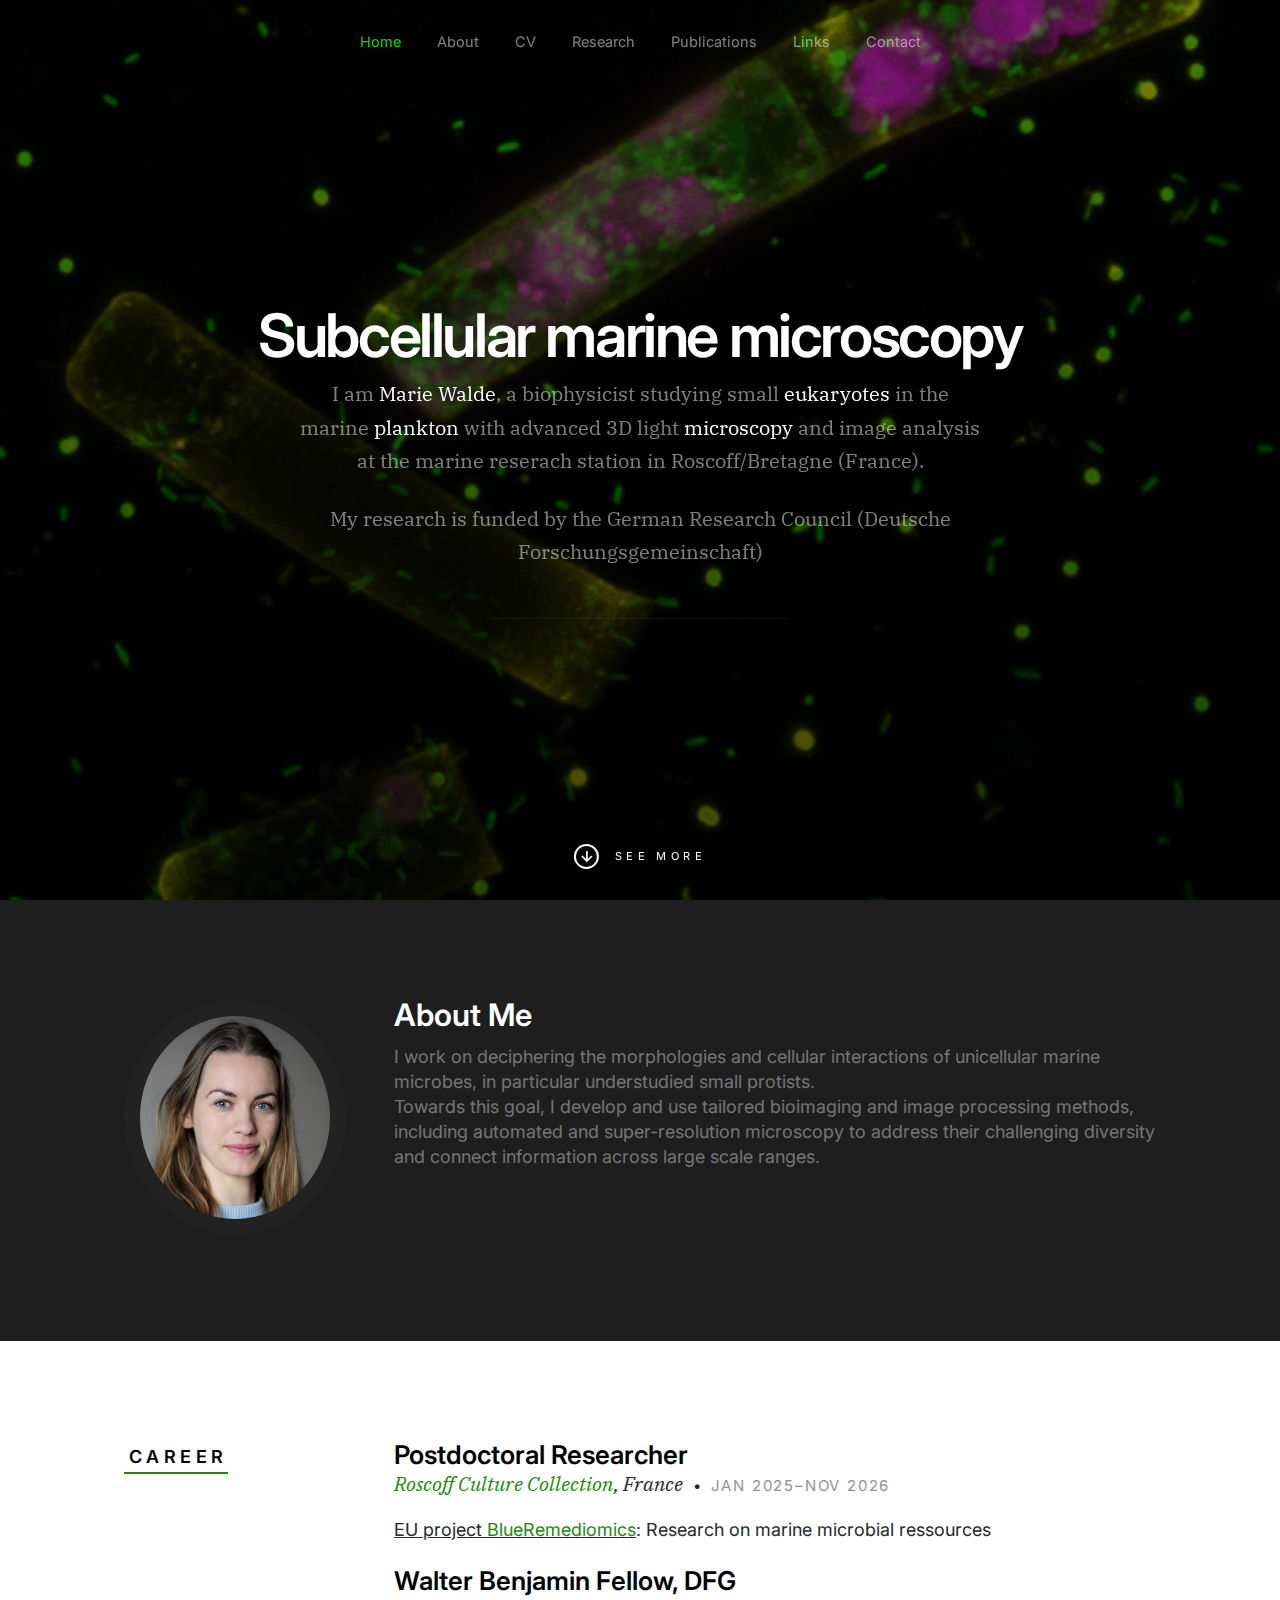
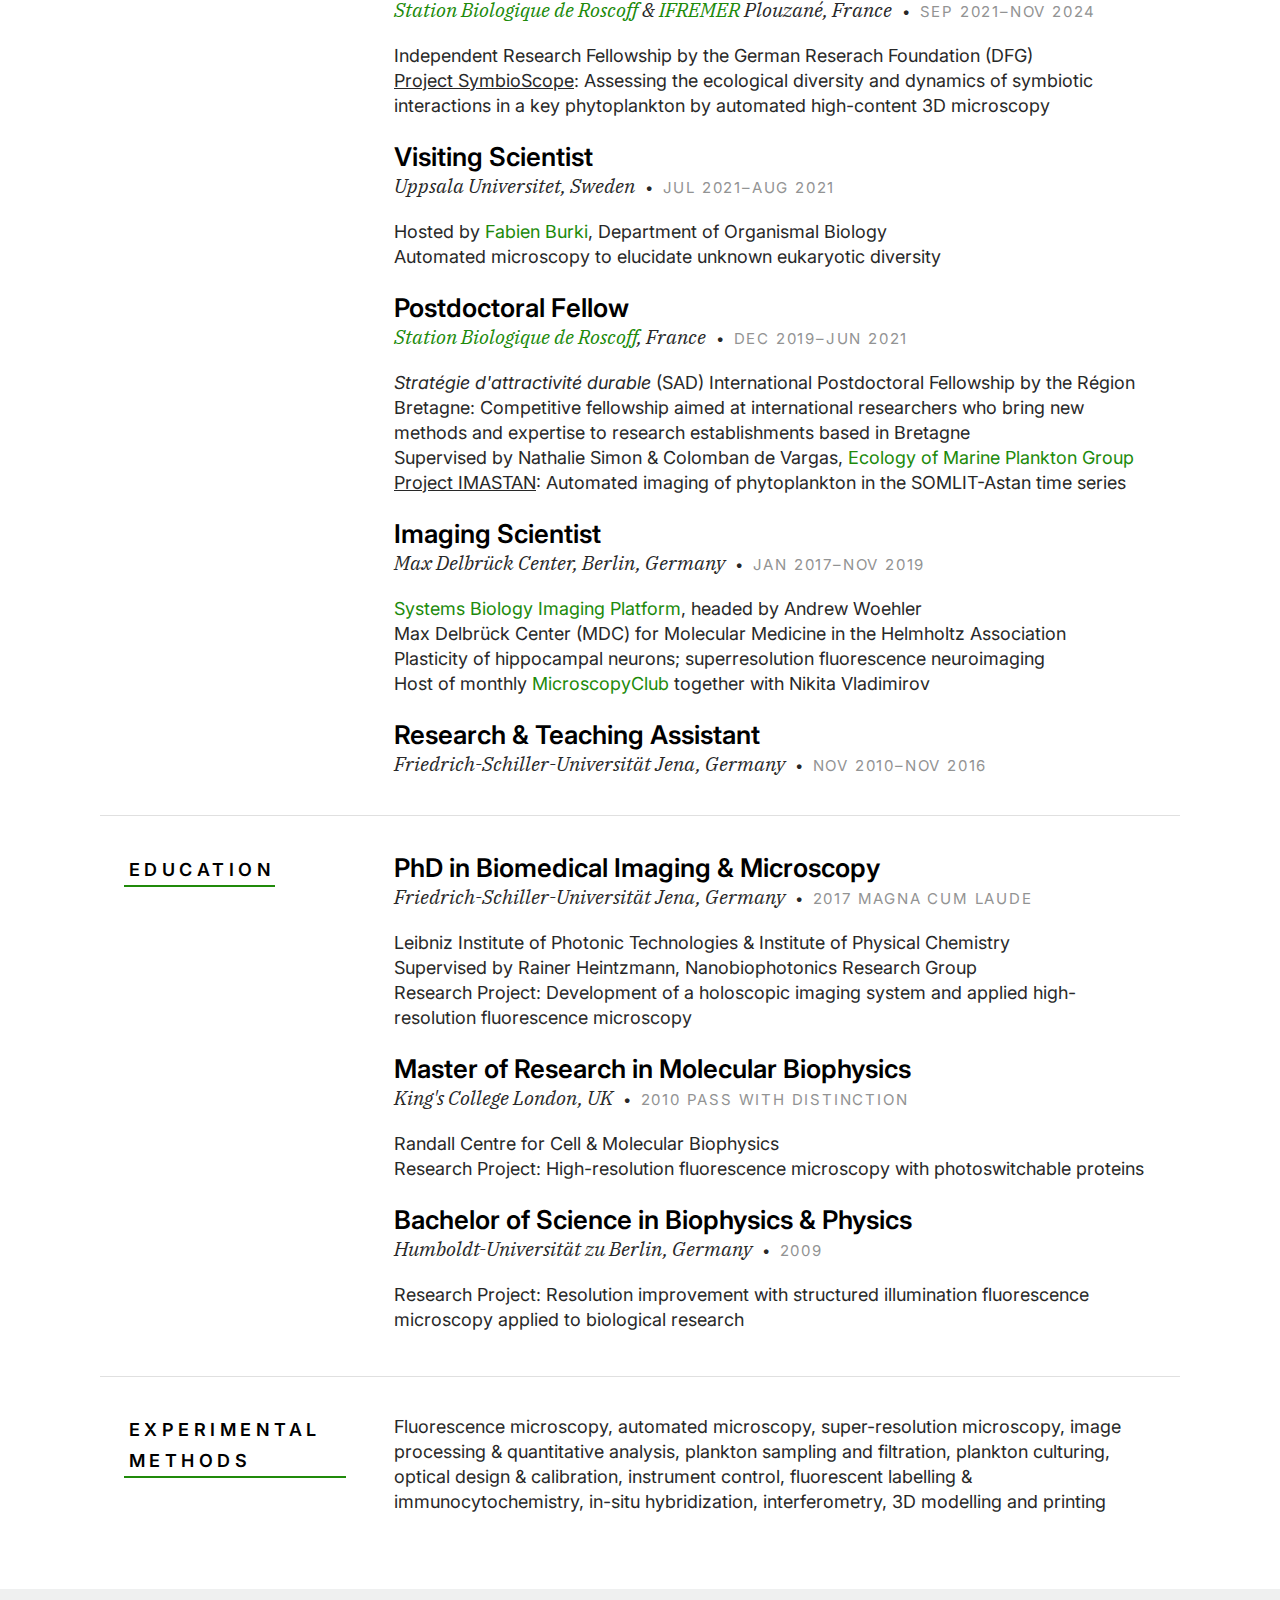
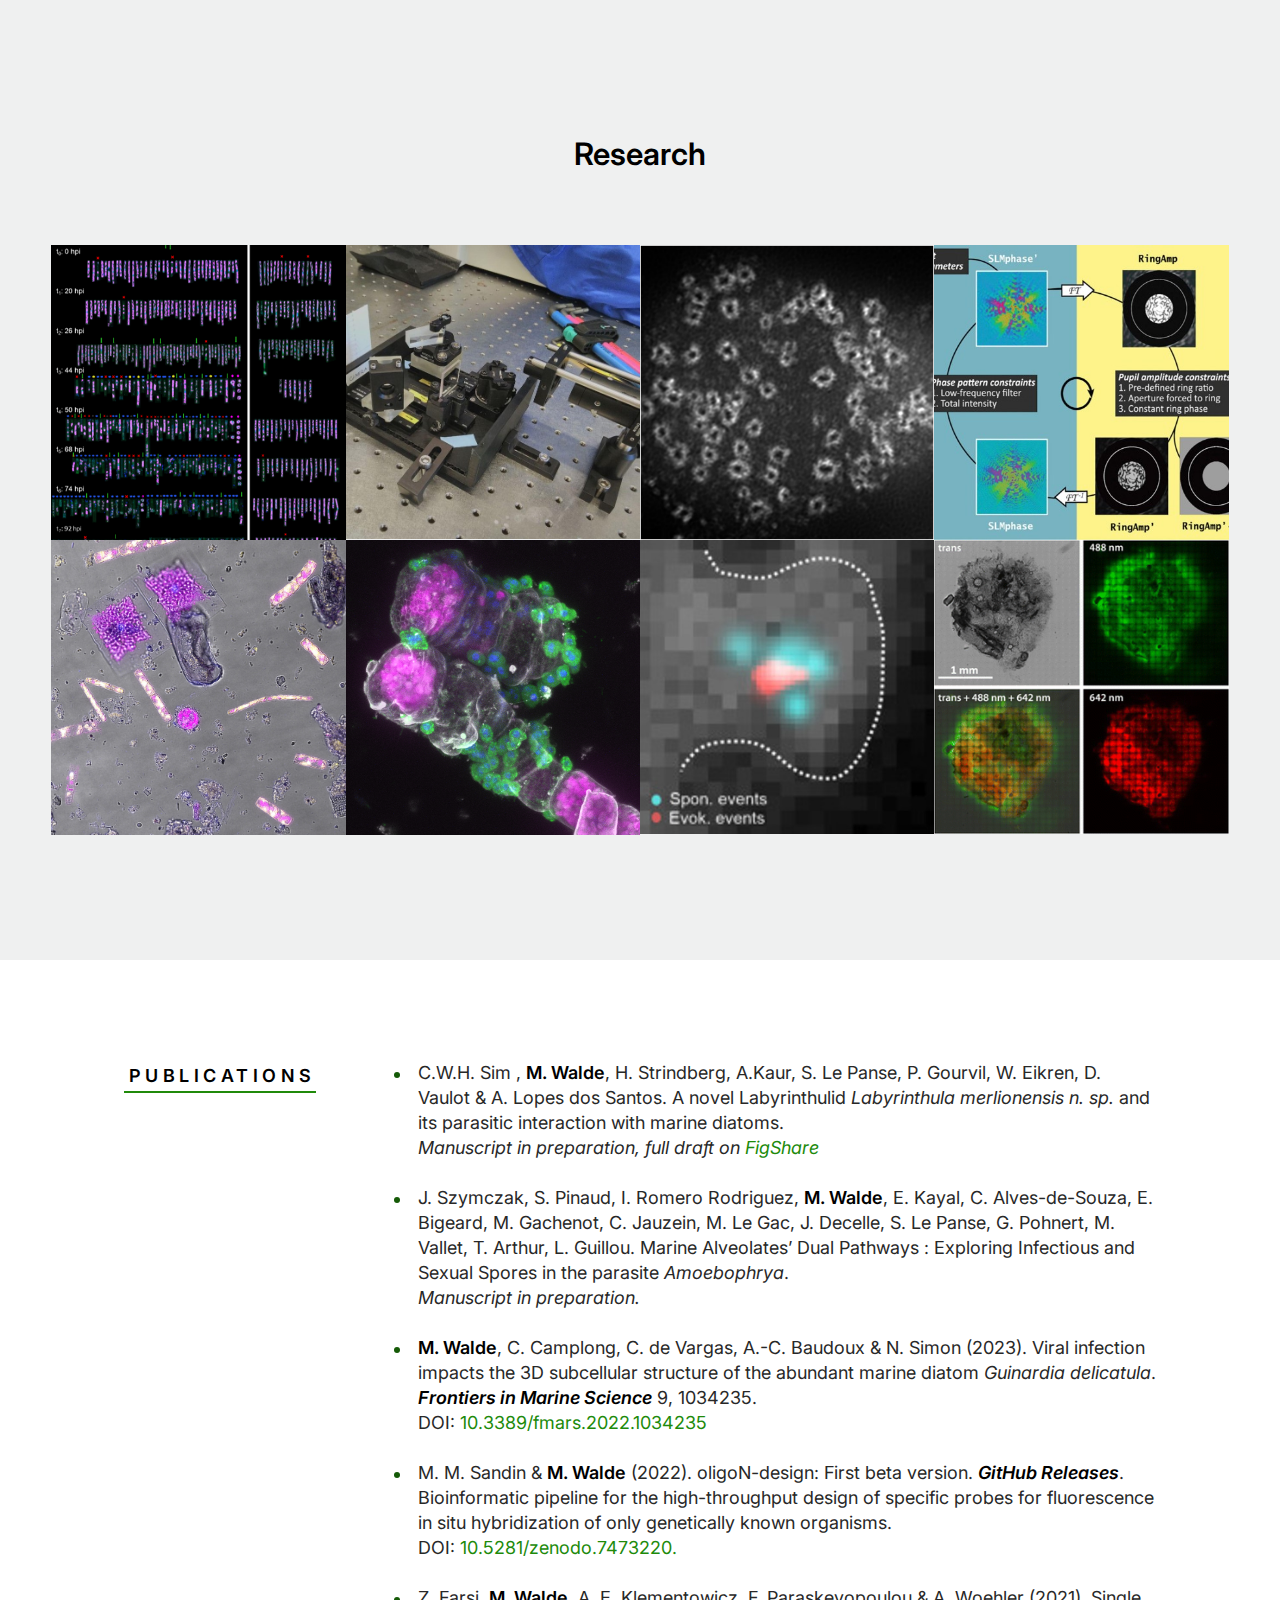
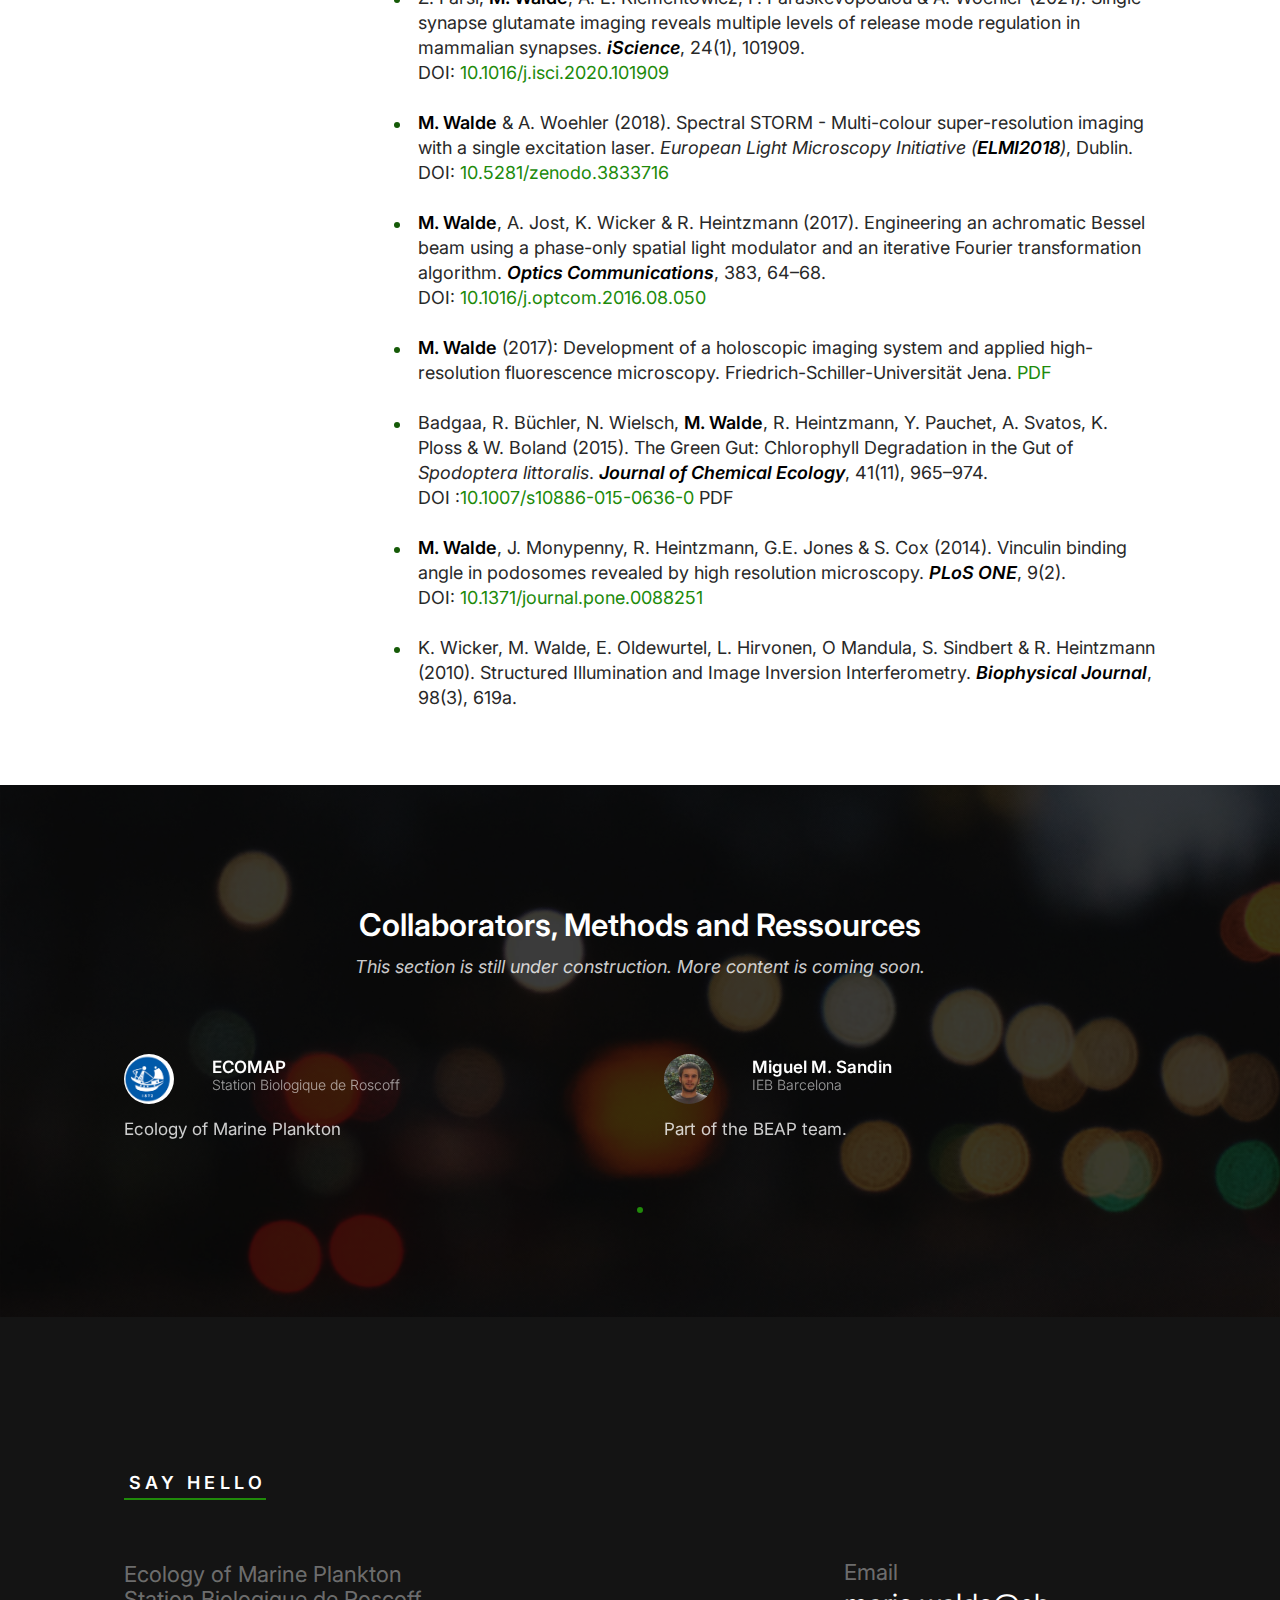
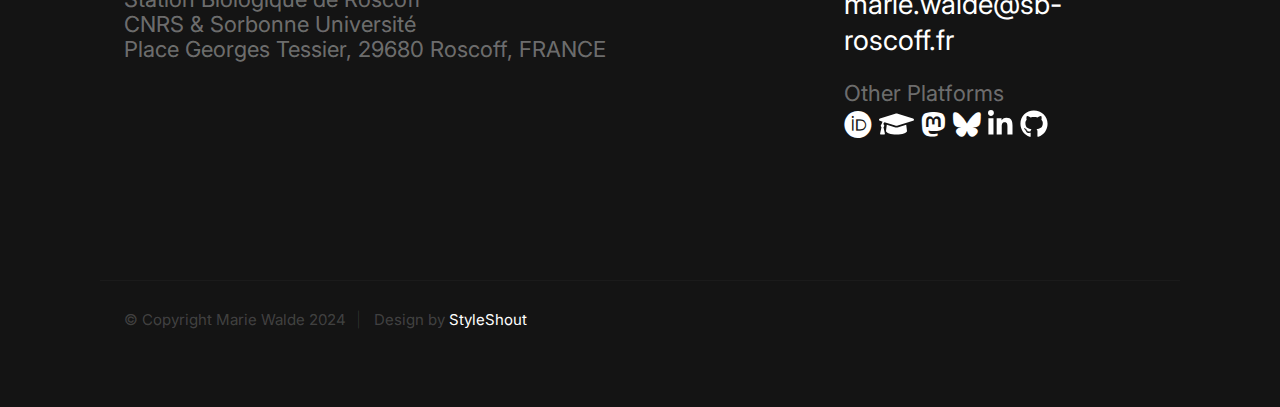
==== commit 2f0eafe4: "added a link" ====
--- a/index.html
+++ b/index.html
@@ -490,7 +490,7 @@
               <div class="resume-block">
                 <ul class="disc">
                     <li>  C.W.H. Sim , <b>M. Walde</b>, H. Strindberg, A.Kaur, S. Le Panse, P. Gourvil, W. Eikren, D. Vaulot & A. Lopes dos Santos. A novel Labyrinthulid <i>Labyrinthula merlionensis n. sp.</i> and its parasitic interaction with marine diatoms.<br> 
-                        <i>Manuscript in preparation, full draft on FigShare</i><br><br></li>
+                        <i>Manuscript in preparation, full draft on <a href="https://figshare.com/s/6f11b49d8dba0b5f82cb?file=50219904">FigShare</a></i><br><br></li>
 
                     <li>  J. Szymczak, S. Pinaud, I. Romero Rodriguez, <b>M. Walde</b>, E. Kayal, C. Alves-de-Souza, E. Bigeard, M. Gachenot, C. Jauzein, M. Le Gac, J. Decelle, S. Le Panse, G. Pohnert, M. Vallet, T. Arthur, L. Guillou. Marine Alveolates’ Dual Pathways : Exploring Infectious and Sexual Spores in the parasite <i>Amoebophrya</i>.<br>
                         <i>Manuscript in preparation.</i> <br><br></li>
